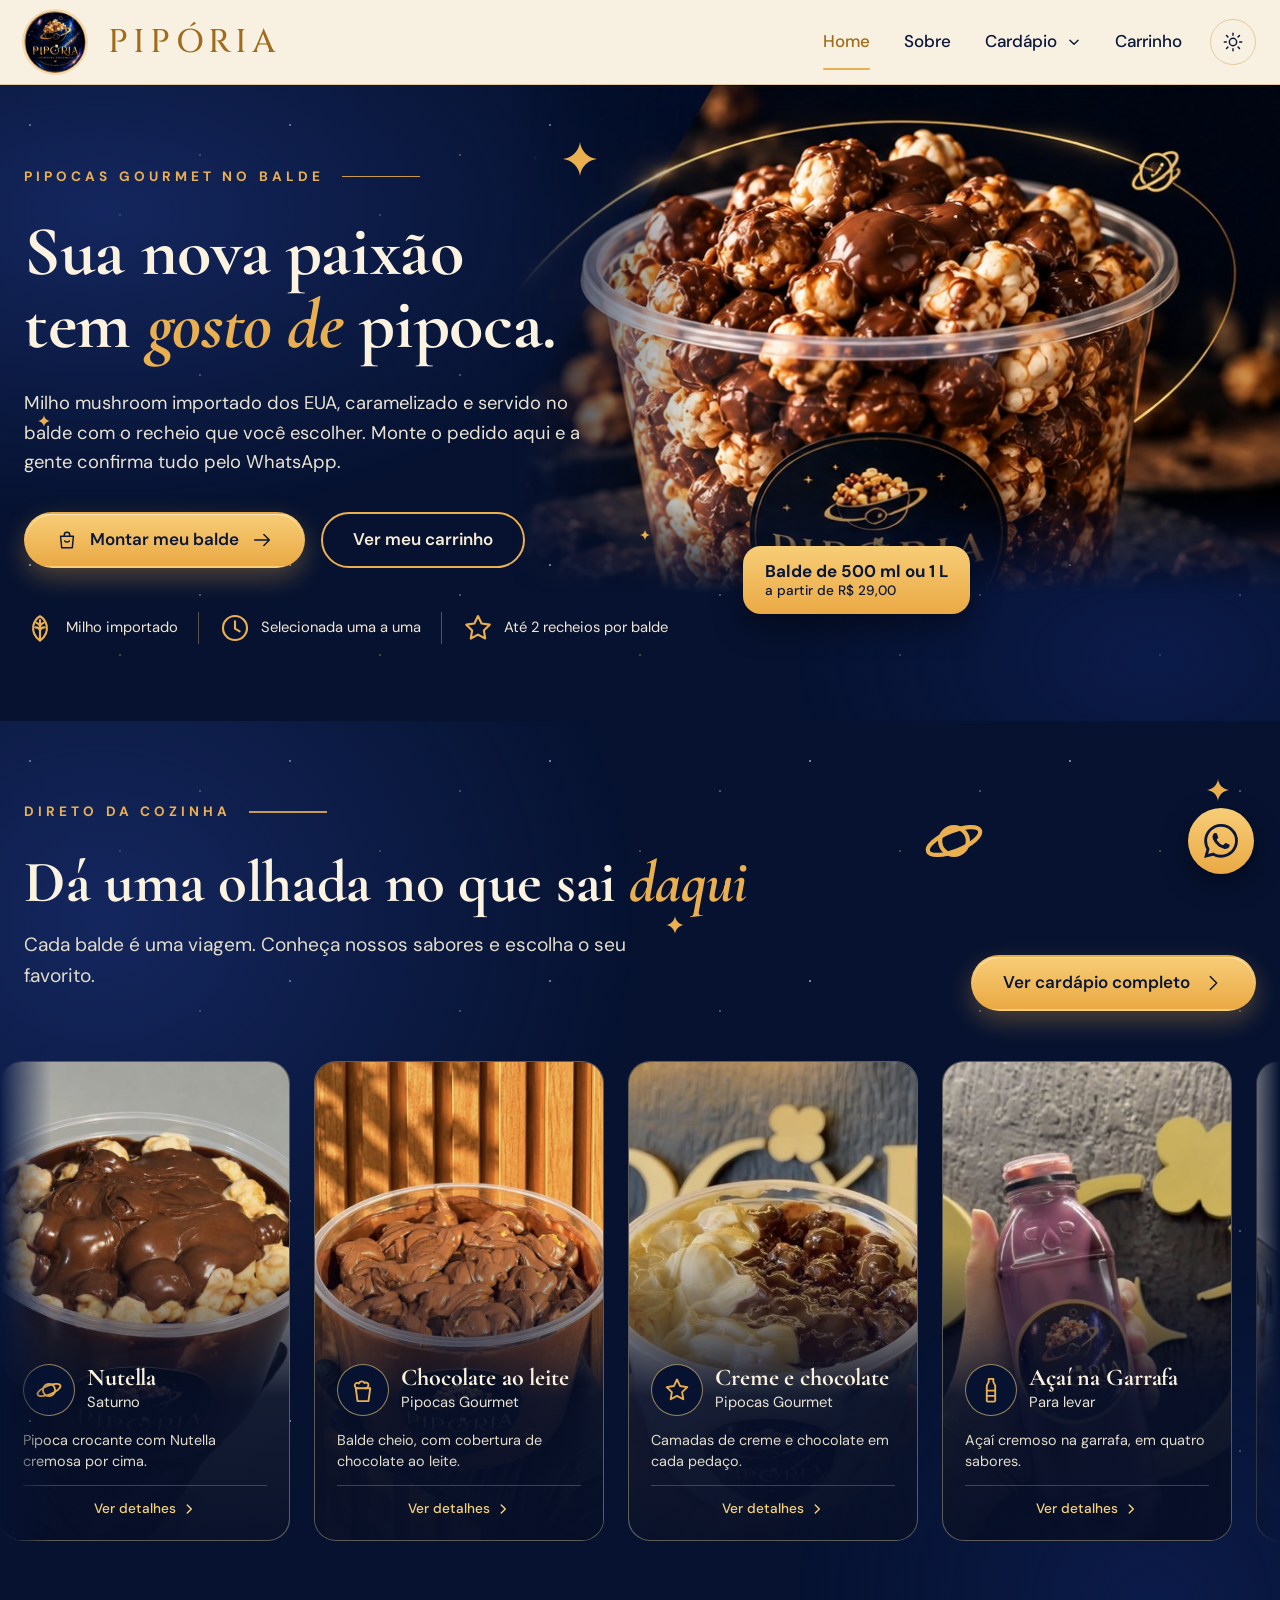
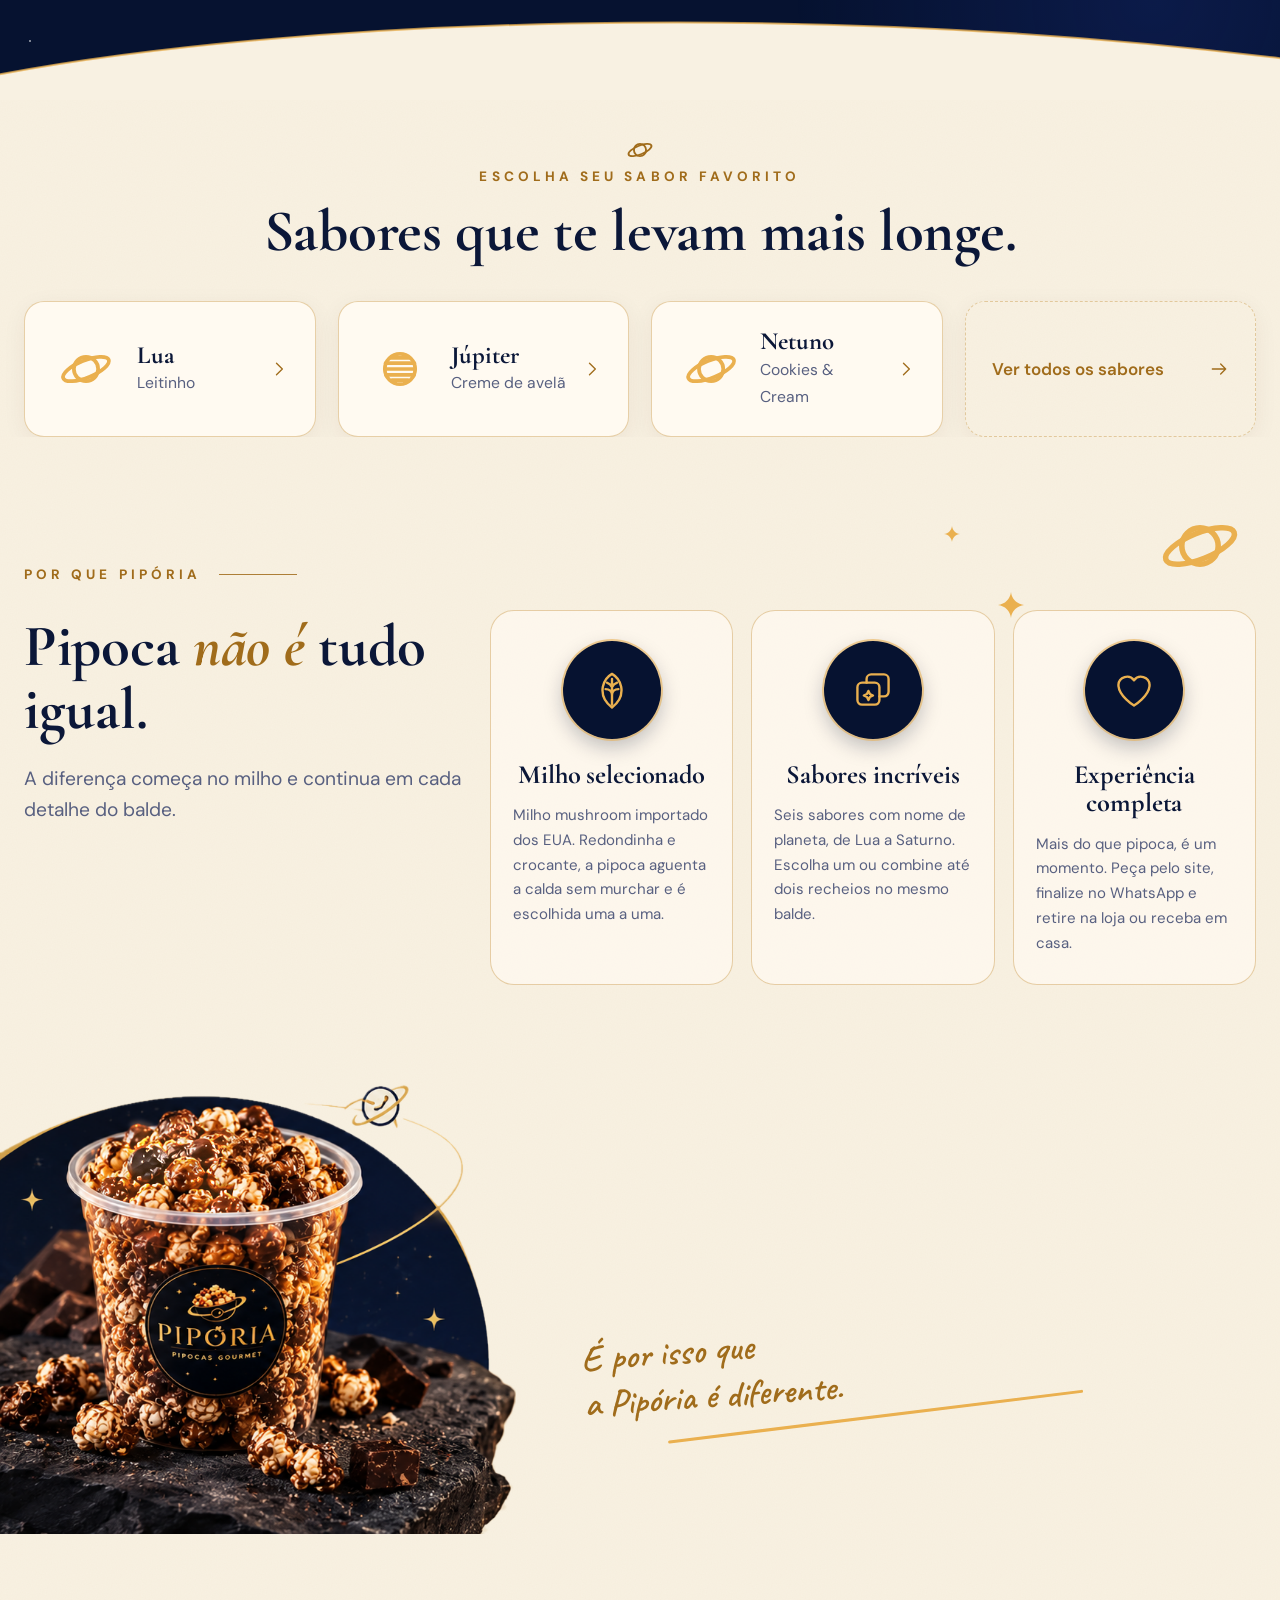
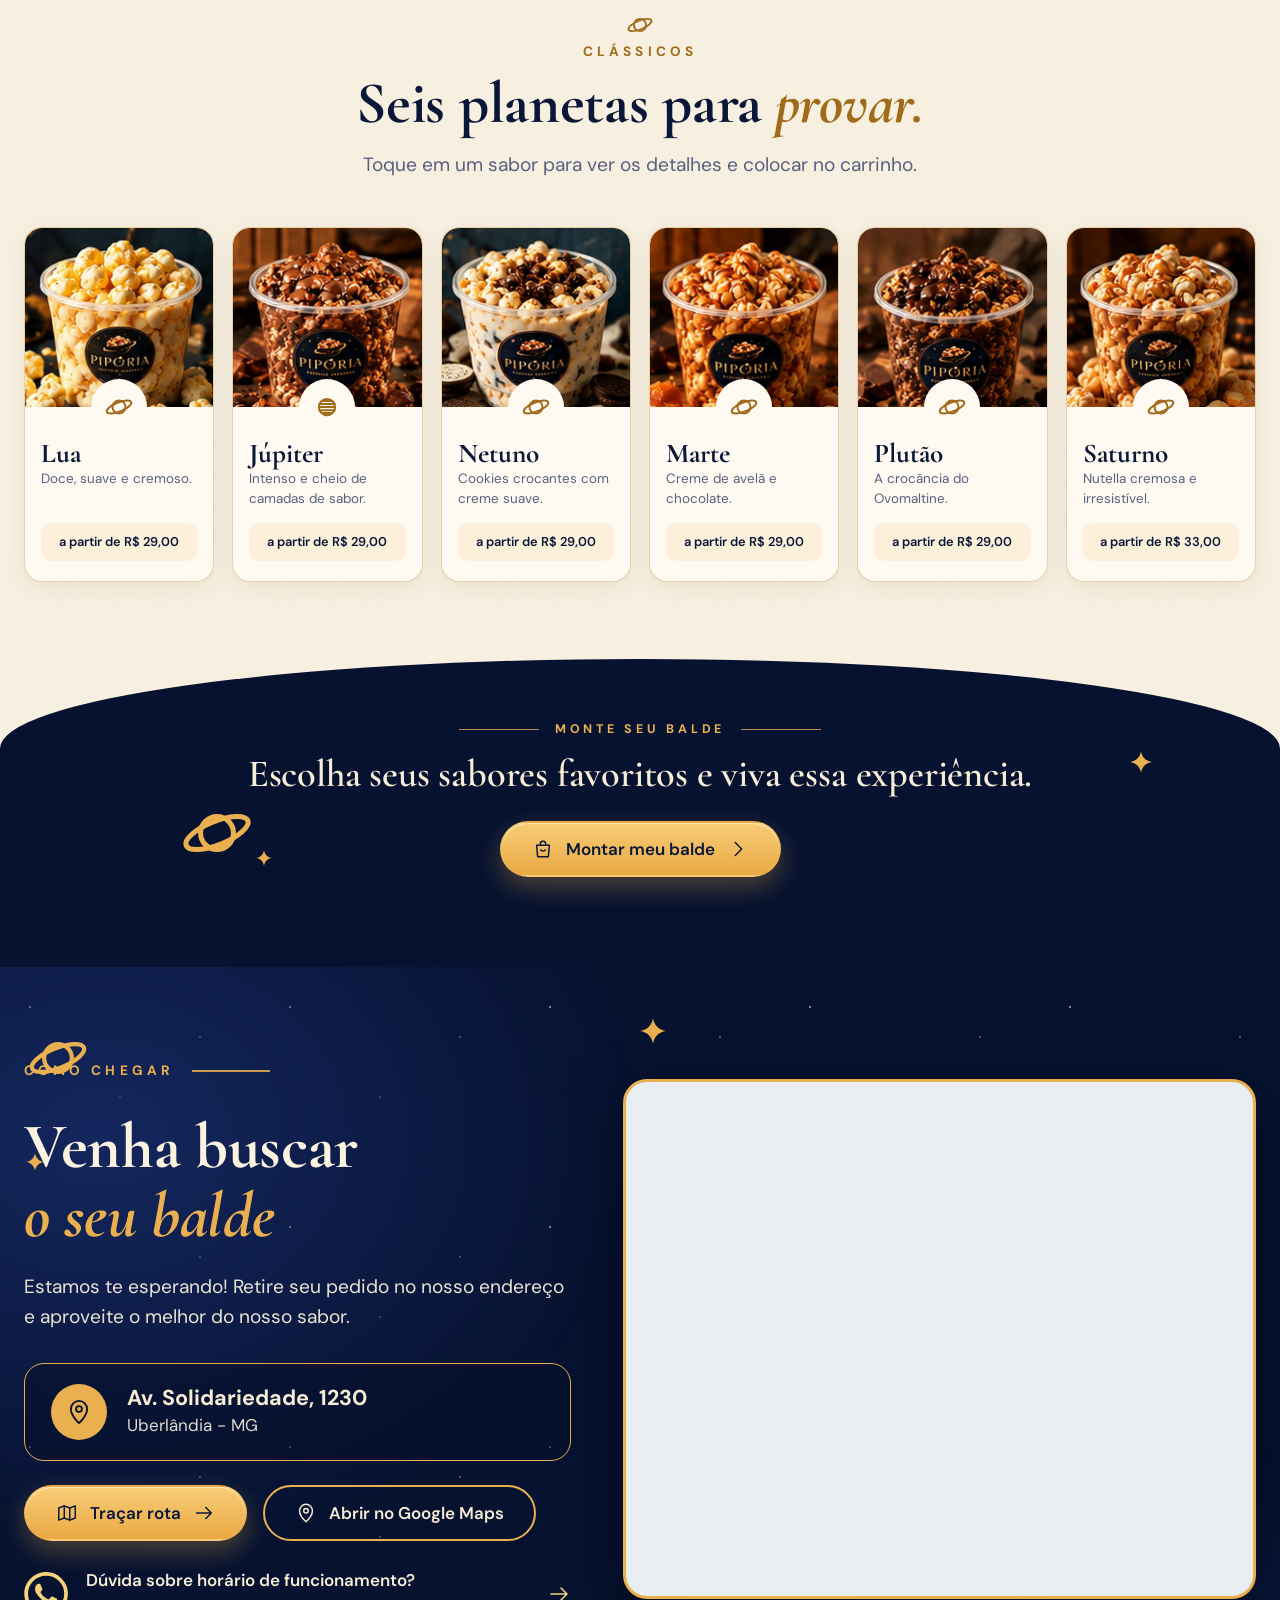
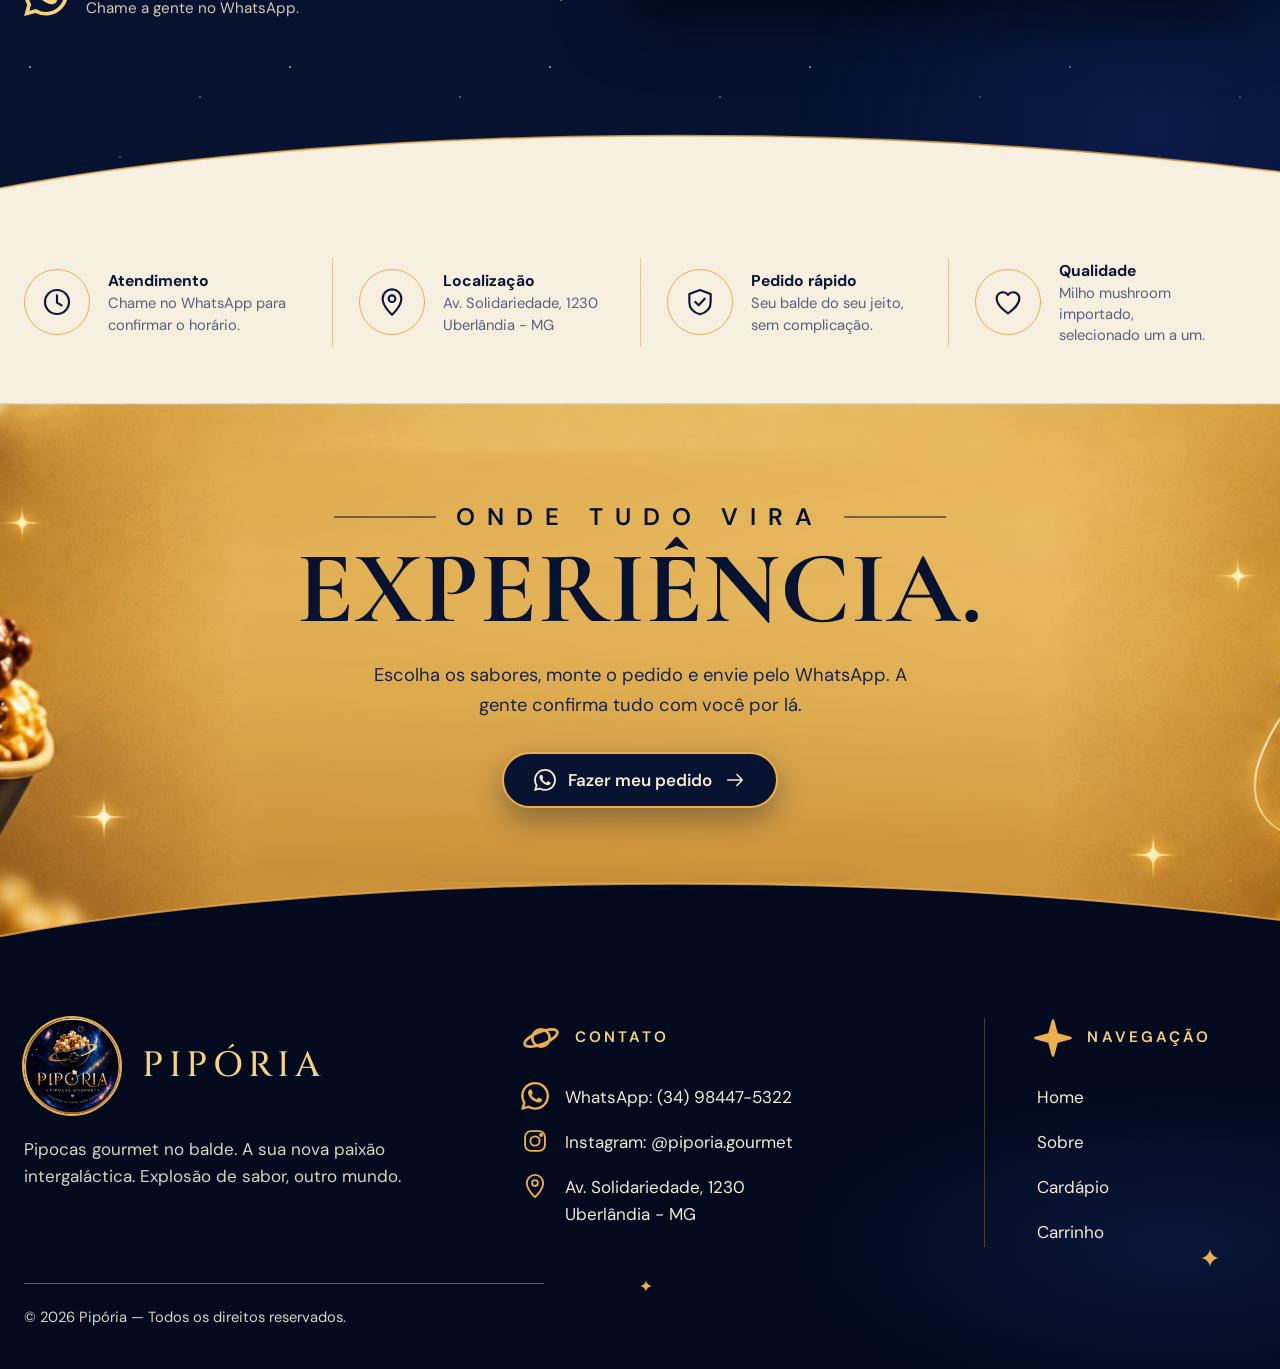
==== index.html @ ea141ca8 "Home: galeria sobe para logo abaixo do topo, antes de "Sabores que te levam mais longe" Remove a cur" ====
<!doctype html>
<html lang="pt-BR" data-theme="light">
<head>
  <meta charset="utf-8">
  <meta name="viewport" content="width=device-width, initial-scale=1">
  <title>Pipória — Pipocas gourmet no balde</title>
  <meta name="description" content="Pipocas gourmet no balde, açaí na garrafa e panqueca em Uberlândia. Milho mushroom importado dos EUA, até dois recheios por pipoca. Peça pelo site e finalize no WhatsApp.">
  <meta name="theme-color" content="#061230">
  <link rel="icon" href="img/logo.png">
  <link rel="preconnect" href="https://fonts.googleapis.com">
  <link rel="preconnect" href="https://fonts.gstatic.com" crossorigin>
  <link href="https://fonts.googleapis.com/css2?family=Caveat:wght@500;600&family=Cinzel:wght@500;600;700&family=Cormorant+Garamond:ital,wght@0,500;0,600;0,700;1,500;1,600;1,700&family=DM+Sans:wght@400;500;600;700&display=swap" rel="stylesheet">
  <link rel="stylesheet" href="css/style.css">
  <script>
    (function () {
      var t;
      try { t = localStorage.getItem("piporia_theme"); } catch (e) {}
      if (!t) t = matchMedia("(prefers-color-scheme: dark)").matches ? "dark" : "light";
      document.documentElement.setAttribute("data-theme", t);
    })();
  </script>
</head>
<body data-page="home">
  <div id="site-header"></div>

  <main>
    <section class="sec-night hero" aria-labelledby="h1">
      <div class="hero-photo"><img src="img/hero-bucket.jpg" alt="Balde de pipoca gourmet coberto de chocolate, com o selo da Pipória" fetchpriority="high"></div>
      <i class="spark" style="--s:34px;left:44%;top:9%"></i>
      <i class="spark" style="--s:12px;left:3%;top:52%"></i>
      <i class="spark" style="--s:10px;left:50%;top:70%"></i>
      <div class="wrap hero-grid">
        <div>
          <span class="eyebrow line">Pipocas gourmet no balde</span>
          <h1 id="h1">Sua nova paixão<br>tem <em>gosto de</em> pipoca.</h1>
          <p class="lead">Milho mushroom importado dos EUA, caramelizado e servido no balde com o recheio que você escolher. Monte o pedido aqui e a gente confirma tudo pelo WhatsApp.</p>
          <div class="btn-row">
            <a class="btn btn-primary" href="cardapio.html"><span data-i="bag"></span>Montar meu balde<span data-i="arrow"></span></a>
            <a class="btn btn-ghost" href="pedido.html">Ver meu carrinho</a>
          </div>
          <ul class="hero-facts">
            <li><span data-i="corn"></span>Milho importado</li>
            <li><span data-i="clock"></span>Selecionada uma a uma</li>
            <li><span data-i="star"></span>Até 2 recheios por balde</li>
          </ul>
        </div>
        <div class="hero-art">
          <div class="hero-tag">Balde de 500 ml ou 1 L<small id="hero-price">a partir de R$ 29,00</small></div>
        </div>
      </div>
    </section>

    <section class="sec-night gallery" aria-labelledby="gal-t">
      <i class="spark" style="--s:22px;right:4%;top:6%"></i>
      <i class="spark" style="--s:18px;left:52%;top:20%"></i>
      <span class="deco-planet" style="left:72%;top:9%;--s:64px"><span data-i="planet"></span></span>
      <div class="wrap sec-head">
        <div>
          <span class="eyebrow line">Direto da cozinha</span>
          <h2 class="sec-title" id="gal-t">Dá uma olhada no que sai <em>daqui</em></h2>
          <p class="lead">Cada balde é uma viagem. Conheça nossos sabores e escolha o seu favorito.</p>
        </div>
        <a class="btn btn-primary" href="cardapio.html">Ver cardápio completo<span data-i="chev"></span></a>
      </div>
      <div class="marquee" aria-label="Fotos dos produtos da Pipória">
        <div class="marquee-track" id="marquee-track"></div>
      </div>
      <div class="wave" aria-hidden="true"></div>
    </section>

    <section class="sec-cream grain pick" aria-labelledby="pick-t">
      <div class="wrap center">
        <div class="orn stack"><span data-i="planet"></span><span>Escolha seu sabor favorito</span></div>
        <h2 class="sec-title" id="pick-t">Sabores que te levam mais longe.</h2>
        <div class="pick-grid" id="pick"></div>
      </div>
    </section>

    <section class="sec-cream grain section why" aria-labelledby="why-t">
      <i class="spark" style="--s:16px;right:25%;top:8%"></i>
      <i class="spark" style="--s:26px;right:20%;top:14%"></i>
      <span class="deco-planet" style="right:3%;top:6%;--s:84px"><span data-i="planet"></span></span>
      <div class="wrap why-grid">
        <div class="why-copy">
          <span class="eyebrow line">Por que Pipória</span>
          <h2 class="sec-title" id="why-t">Pipoca <em>não é</em> tudo igual.</h2>
          <p class="lead">A diferença começa no milho e continua em cada detalhe do balde.</p>
        </div>
        <div class="why-cards">
          <div class="why-card">
            <div class="badge"><span data-i="corn"></span></div>
            <h3>Milho selecionado</h3>
            <p>Milho mushroom importado dos EUA. Redondinha e crocante, a pipoca aguenta a calda sem murchar e é escolhida uma a uma.</p>
          </div>
          <div class="why-card">
            <div class="badge"><span data-i="flavors"></span></div>
            <h3>Sabores incríveis</h3>
            <p>Seis sabores com nome de planeta, de Lua a Saturno. Escolha um ou combine até dois recheios no mesmo balde.</p>
          </div>
          <div class="why-card">
            <div class="badge"><span data-i="heart"></span></div>
            <h3>Experiência completa</h3>
            <p>Mais do que pipoca, é um momento. Peça pelo site, finalize no WhatsApp e retire na loja ou receba em casa.</p>
          </div>
        </div>
        <div class="why-art">
          <img src="img/why-bucket.png" alt="Balde de pipoca gourmet sobre uma pedra escura, cercado de pedaços de chocolate" loading="lazy">
        </div>
        <p class="script">É por isso que<br>a Pipória é diferente.</p>
      </div>
    </section>

    <section class="sec-cream grain section planets" aria-labelledby="pl-t">
      <div class="wrap center">
        <div class="orn stack"><span data-i="planet"></span><span>Clássicos</span></div>
        <h2 class="sec-title" id="pl-t">Seis planetas para <em>provar.</em></h2>
        <p class="lead">Toque em um sabor para ver os detalhes e colocar no carrinho.</p>
        <div class="flavors" id="flavors"></div>
      </div>
      <div class="arch">
        <i class="spark" style="--s:16px;left:20%;top:62%"></i>
        <i class="spark" style="--s:22px;right:10%;top:30%"></i>
        <span class="deco-planet" style="left:14%;top:44%;--s:76px"><span data-i="planet"></span></span>
        <div class="wrap">
          <div class="orn">Monte seu balde</div>
          <h2>Escolha seus sabores favoritos e viva essa experiência.</h2>
          <a class="btn btn-primary" href="cardapio.html"><span data-i="bag"></span>Montar meu balde<span data-i="chev"></span></a>
        </div>
      </div>
    </section>

    <section class="sec-night where" id="como-chegar" aria-labelledby="where-t">
            <i class="spark" style="--s:26px;left:50%;top:6%"></i>
      <i class="spark" style="--s:18px;left:2%;top:22%"></i>
      <span class="deco-planet" style="left:2%;top:7%;--s:64px"><span data-i="planet"></span></span>
      <div class="wrap where-grid">
        <div>
          <span class="eyebrow line">Como chegar</span>
          <h2 id="where-t">Venha buscar<br><em>o seu balde</em></h2>
          <p class="lead">Estamos te esperando! Retire seu pedido no nosso endereço e aproveite o melhor do nosso sabor.</p>
          <address class="addr-card"><span class="pin"><span data-i="pin"></span></span><div><strong>Av. Solidariedade, 1230</strong><span>Uberlândia - MG</span></div></address>
          <div class="btn-row">
            <a class="btn btn-primary" target="_blank" rel="noopener" href="https://www.google.com/maps/dir/?api=1&destination=Av.+Solidariedade%2C+1230%2C+Uberl%C3%A2ndia+-+MG"><span data-i="map"></span>Traçar rota<span data-i="arrow"></span></a>
            <a class="btn btn-ghost" target="_blank" rel="noopener" href="https://www.google.com/maps/search/?api=1&query=Av.+Solidariedade%2C+1230%2C+Uberl%C3%A2ndia+-+MG"><span data-i="pin"></span>Abrir no Google Maps</a>
          </div>
          <a class="wa-line" target="_blank" rel="noopener" href="https://wa.me/5534984475322?text=Ol%C3%A1!%20Queria%20saber%20o%20hor%C3%A1rio%20de%20funcionamento."><span data-i="wa"></span><div><strong>Dúvida sobre horário de funcionamento?</strong><small>Chame a gente no WhatsApp.</small></div><span data-i="arrow"></span></a>
        </div>
        <div class="map-frame">
          <iframe title="Mapa da Pipória: Av. Solidariedade, 1230, Uberlândia - MG" loading="lazy" referrerpolicy="no-referrer-when-downgrade"
            src="https://www.google.com/maps?q=Av.+Solidariedade%2C+1230%2C+Uberl%C3%A2ndia+-+MG&output=embed"></iframe>
        </div>
      </div>
      <div class="wave" aria-hidden="true"></div>
    </section>

    <section class="info-strip sec-cream grain" aria-label="Informações da Pipória">
      <div class="wrap"><div class="info-grid" id="info-grid"></div></div>
    </section>

    <section class="cta" aria-labelledby="cta-t">
      <div class="wrap">
        <div class="small">ONDE TUDO VIRA</div>
        <h2 id="cta-t">Experiência.</h2>
        <p>Escolha os sabores, monte o pedido e envie pelo WhatsApp. A gente confirma tudo com você por lá.</p>
        <a class="btn btn-navy" href="cardapio.html"><span data-i="wa"></span>Fazer meu pedido<span data-i="arrow"></span></a>
      </div>
      <div class="wave" style="--wave:var(--navy-deep)" aria-hidden="true"></div>
    </section>
  </main>

  <div id="site-footer"></div>

  <script src="js/menu-data.js"></script>
  <script src="js/estoque.js"></script>
  <script src="js/app.js"></script>
  <script src="js/home.js"></script>
</body>
</html>
---- css/style.css ----
/* ==========================================================
   Pipória v2 — visual "galáxia gourmet"
   Cores do logo: azul-marinho, dourado, creme.
   Tema claro/escuro pelo atributo data-theme no <html>.
   ========================================================== */

:root {
  --navy: #061230;
  --navy-2: #0c1d46;
  --navy-deep: #030a1d;
  --gold: #eab04f;
  --gold-2: #f6d27a;
  --cream: #f8f1e2;

  --bg: var(--cream);
  --card: #fffaf1;
  --card-2: #f6ecd6;
  --ink: #0b1738;
  --muted: #586080;
  --line: rgba(196, 144, 56, .4);
  --gold-text: #a06c1b;
  --shadow: 0 14px 40px rgba(31, 24, 8, .12);
  --grain: .5;

  --serif: "Cormorant Garamond", Georgia, serif;
  --sans: "DM Sans", system-ui, -apple-system, "Segoe UI", sans-serif;
  --display: "Cinzel", Georgia, serif;
  --script: "Caveat", "Segoe Script", cursive;
  --wrap: 1240px;
  --gut: max(24px, calc((100vw - 1240px) / 2));
}

:root[data-theme="dark"] {
  --bg: #0a1632;
  --card: #101f45;
  --card-2: #0d1a3b;
  --ink: #f7ecd5;
  --muted: #a9b1d1;
  --line: rgba(234, 176, 79, .32);
  --gold-text: #f0c26a;
  --shadow: 0 14px 40px rgba(0, 0, 0, .4);
  --grain: 0;
}

* { box-sizing: border-box; }
html { scroll-behavior: smooth; -webkit-text-size-adjust: 100%; }
body {
  margin: 0; background: var(--bg); color: var(--ink);
  font: 400 1.0625rem/1.6 var(--sans);
  -webkit-font-smoothing: antialiased; overflow-x: hidden;
}
img { max-width: 100%; display: block; }
a { color: inherit; }
h1, h2, h3, h4 { margin: 0; font-family: var(--serif); font-weight: 700; line-height: 1.08; letter-spacing: -.005em; }
p { margin: 0 0 1em; }
em { font-style: italic; color: var(--gold); }
:focus-visible { outline: 3px solid var(--gold); outline-offset: 3px; border-radius: 6px; }
.sr-only { position: absolute; width: 1px; height: 1px; overflow: hidden; clip: rect(0 0 0 0); white-space: nowrap; }
.wrap { width: min(100% - 48px, var(--wrap)); margin-inline: auto; position: relative; }
[hidden] { display: none !important; }

/* ---------- Ícones ---------- */
.ico { width: 1.5em; height: 1.5em; flex: none; display: inline-block; vertical-align: middle; }
.ico.stroke { fill: none; stroke: currentColor; stroke-width: 1.6; stroke-linecap: round; stroke-linejoin: round; }
.ico.solid { fill: currentColor; }

/* ---------- Ornamentos ---------- */
.spark {
  position: absolute; width: var(--s, 20px); aspect-ratio: 1; background: var(--c, var(--gold)); pointer-events: none;
  -webkit-mask: url("data:image/svg+xml,%3Csvg xmlns='http://www.w3.org/2000/svg' viewBox='0 0 24 24'%3E%3Cpath d='M12 0c.7 6.4 5.6 11.3 12 12-6.4.7-11.3 5.6-12 12-.7-6.4-5.6-11.3-12-12C6.400 11.300 11.300 6.400 12 0z'/%3E%3C/svg%3E") center / contain no-repeat;
          mask: url("data:image/svg+xml,%3Csvg xmlns='http://www.w3.org/2000/svg' viewBox='0 0 24 24'%3E%3Cpath d='M12 0c.7 6.4 5.6 11.3 12 12-6.4.7-11.3 5.6-12 12-.7-6.4-5.6-11.3-12-12C6.400 11.300 11.300 6.400 12 0z'/%3E%3C/svg%3E") center / contain no-repeat;
}
.orbit {
  position: absolute; border: 1.5px solid rgba(234, 176, 79, .7); border-radius: 50%;
  pointer-events: none; transform: rotate(var(--r, -18deg));
}
.deco-planet { position: absolute; width: var(--s, 54px); color: var(--gold); pointer-events: none; }
.deco-planet .ico { width: 100%; height: auto; }

/* Curva que separa as seções */
.wave { position: absolute; left: 0; right: 0; bottom: -1px; height: clamp(46px, 7vw, 104px); pointer-events: none; z-index: 2; }
.wave::before, .wave::after { content: ""; position: absolute; inset: 0; }
.wave::before {
  background: var(--wave, var(--bg));
  -webkit-mask: url("data:image/svg+xml,%3Csvg xmlns='http://www.w3.org/2000/svg' viewBox='0 0 1440 100' preserveAspectRatio='none'%3E%3Cpath d='M0 70C330 8 900 -14 1440 52V100H0Z'/%3E%3C/svg%3E") 0 0 / 100% 100% no-repeat;
          mask: url("data:image/svg+xml,%3Csvg xmlns='http://www.w3.org/2000/svg' viewBox='0 0 1440 100' preserveAspectRatio='none'%3E%3Cpath d='M0 70C330 8 900 -14 1440 52V100H0Z'/%3E%3C/svg%3E") 0 0 / 100% 100% no-repeat;
}
.wave::after {
  background: url("data:image/svg+xml,%3Csvg xmlns='http://www.w3.org/2000/svg' viewBox='0 0 1440 100' preserveAspectRatio='none'%3E%3Cpath d='M0 70C330 8 900 -14 1440 52' fill='none' stroke='%23eab04f' stroke-width='2' vector-effect='non-scaling-stroke'/%3E%3C/svg%3E") 0 0 / 100% 100% no-repeat;
  opacity: .75;
}

/* ---------- Botões ---------- */
.btn {
  display: inline-flex; align-items: center; justify-content: center; gap: 12px;
  min-height: 56px; padding: 0 30px; border-radius: 999px; border: 2px solid transparent;
  font: 600 1.0625rem/1 var(--sans); text-decoration: none; cursor: pointer; white-space: nowrap;
  transition: transform .15s ease, box-shadow .2s ease, background .2s ease;
}
.btn .ico { width: 22px; height: 22px; }
.btn-primary { background: linear-gradient(180deg, #f7cd77, #eaa944); color: #0b1738; box-shadow: 0 10px 26px rgba(234, 169, 68, .32), inset 0 1px 0 rgba(255,255,255,.5); }
.btn-primary:hover { transform: translateY(-2px); box-shadow: 0 14px 30px rgba(234, 169, 68, .42), inset 0 1px 0 rgba(255,255,255,.5); }
.btn-ghost { background: transparent; color: #f7ecd5; border-color: var(--gold); }
.btn-ghost:hover { background: rgba(234, 176, 79, .14); }
.btn-outline { background: transparent; color: var(--ink); border-color: var(--ink); }
.btn-outline:hover { background: color-mix(in srgb, var(--ink) 8%, transparent); }
.btn-navy { background: var(--navy); color: #f7ecd5; border-color: var(--gold); box-shadow: 0 12px 28px rgba(6, 18, 48, .35); }
.btn-navy:hover { transform: translateY(-2px); }
.btn-sm { min-height: 44px; padding: 0 20px; font-size: .95rem; }
.btn-block { width: 100%; }
.btn-row { display: flex; flex-wrap: wrap; gap: 16px; }
.link-btn { background: none; border: 0; padding: 0; color: var(--muted); font: inherit; font-size: .9rem; text-decoration: underline; cursor: pointer; }
.link-btn:hover { color: var(--gold-text); }

/* ---------- Cabeçalho ---------- */
.site-header { position: sticky; top: 0; z-index: 50; background: color-mix(in srgb, var(--bg) 94%, transparent); backdrop-filter: blur(10px); border-bottom: 1px solid var(--line); }
.hdr-in { display: flex; align-items: center; gap: 28px; min-height: 84px; width: min(100% - 48px, 1380px); }
.brand { display: flex; align-items: center; gap: 22px; text-decoration: none; margin-right: auto; }
.brand-logo { width: 62px; height: 62px; border-radius: 50%; box-shadow: 0 0 0 2px rgba(234,176,79,.35); }
.brand-name { font: 500 2.05rem/1 var(--display); letter-spacing: .16em; color: var(--gold-text); }
.nav { display: flex; align-items: center; gap: 34px; }
.nav > a, .has-sub > a { position: relative; display: inline-flex; align-items: center; gap: 10px; padding: 8px 0; text-decoration: none; font-weight: 500; font-size: 1.0625rem; color: var(--ink); }
.nav a[aria-current="page"] { color: var(--gold-text); }
.nav a[aria-current="page"]::after { content: ""; position: absolute; left: 0; right: 0; bottom: -6px; height: 2px; background: var(--gold); border-radius: 2px; }
.cart-count { display: inline-grid; place-items: center; min-width: 26px; height: 26px; padding: 0 7px; border-radius: 999px; background: var(--gold); color: #0b1738; font-size: .85rem; font-weight: 700; }
.cart-count[data-n="0"] { display: none; }
.has-sub { position: relative; }
.has-sub > a .ico { width: 14px; height: 14px; stroke-width: 2.4; }
.sub { position: absolute; top: 100%; right: 0; padding-top: 14px; display: none; }
.has-sub:hover .sub, .has-sub:focus-within .sub { display: block; }
.sub-in { min-width: 220px; padding: 10px; background: var(--card); border: 1px solid var(--line); border-radius: 16px; box-shadow: var(--shadow); display: grid; }
.sub-in a { padding: 11px 14px; border-radius: 10px; text-decoration: none; font-weight: 500; }
.sub-in a:hover { background: color-mix(in srgb, var(--gold) 18%, transparent); }
.icon-btn { width: 46px; height: 46px; display: grid; place-items: center; border-radius: 50%; border: 1px solid var(--line); background: transparent; color: var(--ink); cursor: pointer; }
.icon-btn svg { width: 22px; height: 22px; }
.icon-btn:hover { background: color-mix(in srgb, var(--gold) 16%, transparent); }
.theme-toggle .i-moon { display: none; }
:root[data-theme="dark"] .theme-toggle .i-sun { display: none; }
:root[data-theme="dark"] .theme-toggle .i-moon { display: block; }
.nav-toggle { display: none; }

/* ---------- Seções ---------- */
.sec-night { position: relative; background: var(--navy); color: #f7ecd5; overflow: hidden; isolation: isolate; }
:root[data-theme="dark"] .sec-night { background: var(--navy-deep); }
.sec-night::before {
  content: ""; position: absolute; inset: 0; z-index: -1;
  background:
    radial-gradient(60% 70% at 8% 20%, rgba(38, 64, 150, .5), transparent 70%),
    radial-gradient(40% 50% at 90% 90%, rgba(20, 40, 110, .45), transparent 70%),
    radial-gradient(1.5px 1.5px at 30px 40px, #fff, transparent), radial-gradient(1px 1px at 120px 130px, #f6d27a, transparent), radial-gradient(1px 1px at 200px 70px, #fff, transparent);
  background-size: auto, auto, 260px 220px, 260px 220px, 260px 220px;
  opacity: .9;
}
.sec-cream { position: relative; background: var(--bg); }
.sec-cream.grain::before {
  content: ""; position: absolute; inset: 0; pointer-events: none; opacity: var(--grain);
  background-image: url("data:image/svg+xml,%3Csvg xmlns='http://www.w3.org/2000/svg' width='220' height='220'%3E%3Cfilter id='n'%3E%3CfeTurbulence type='fractalNoise' baseFrequency='.8' numOctaves='2' stitchTiles='stitch'/%3E%3CfeColorMatrix values='0 0 0 0 .55 0 0 0 0 .42 0 0 0 0 .2 0 0 0 .09 0'/%3E%3C/filter%3E%3Crect width='100%25' height='100%25' filter='url(%23n)'/%3E%3C/svg%3E");
}
.section { padding: clamp(64px, 8vw, 110px) 0; }

.eyebrow { display: inline-flex; align-items: center; gap: 18px; font: 700 .85rem/1 var(--sans); letter-spacing: .3em; text-transform: uppercase; color: var(--gold); }
.sec-cream .eyebrow { color: var(--gold-text); }
.eyebrow.line::after { content: ""; width: 78px; height: 1.5px; background: currentColor; opacity: .85; }
.orn { display: flex; align-items: center; justify-content: center; gap: 16px; color: var(--gold-text); font: 700 .85rem/1 var(--sans); letter-spacing: .3em; text-transform: uppercase; }
.sec-night .orn { color: var(--gold); }
.orn::before, .orn::after { content: ""; width: 64px; height: 1.5px; background: currentColor; opacity: .8; }
.orn .ico { width: 28px; height: 28px; }
.orn.stack { flex-direction: column; gap: 6px; }
.orn.stack::before, .orn.stack::after { display: none; }
.sec-title { font-size: clamp(2.3rem, 4.6vw, 3.9rem); }
.lead { font-size: 1.2rem; color: var(--muted); max-width: 34em; }
.center { text-align: center; }
.center .lead { margin-inline: auto; }

/* ---------- Home: apresentação ---------- */
.hero { padding: clamp(56px, 6vw, 96px) 0 clamp(56px, 6vw, 90px); }
.hero-grid { display: grid; grid-template-columns: minmax(0, 1.1fr) minmax(0, .9fr); gap: 20px; align-items: center; }
.hero-grid > div:first-child { position: relative; z-index: 3; }
.hero h1 { font-size: clamp(2.9rem, 5.5vw, 5rem); color: #fbf3e0; margin: 26px 0 28px; line-height: 1.04; }
@media (min-width: 1021px) { .hero h1 { white-space: nowrap; } }
.hero .lead { color: #e9e3d3; max-width: 31em; font-size: 1.15rem; }
.hero .btn-row { margin: 34px 0 44px; }
.hero-facts { display: flex; flex-wrap: wrap; gap: 14px 0; white-space: nowrap; list-style: none; margin: 0; padding: 0; font-size: .92rem; color: #efe7d4; }
.hero-facts li { display: flex; align-items: center; gap: 10px; padding: 0 20px; border-left: 1px solid rgba(246, 210, 122, .35); }
.hero-facts li:first-child { padding-left: 0; border-left: 0; }
.hero-facts .ico { width: 32px; height: 32px; color: var(--gold); }
.hero-art { position: relative; align-self: stretch; min-height: 470px; }
.hero > .deco-planet { z-index: 1; }
.hero { position: relative; }
.hero-photo {
  position: absolute; z-index: 0; right: 0; top: 0; width: min(60vw, 920px); aspect-ratio: 756 / 500;
  -webkit-mask-image: linear-gradient(to right, transparent 0, #000 26%), linear-gradient(to bottom, #000 80%, transparent);
  -webkit-mask-composite: source-in; mask-composite: intersect;
          mask-image: linear-gradient(to right, transparent 0, #000 26%), linear-gradient(to bottom, #000 80%, transparent);
}
.hero-photo img { width: 100%; height: 100%; object-fit: cover; }
.hero > .orbit { right: 3%; top: 26px; width: min(56vw, 860px); height: 390px; --r: 0deg; border-radius: 50% 50% 0 0 / 70% 70% 0 0; border-bottom: 0; border-color: rgba(234,176,79,.55); }
.hero-tag { position: absolute; left: 6%; bottom: 30px; padding: 14px 22px; background: linear-gradient(180deg, #f7cd77, #eaa944); color: #0b1738; border-radius: 18px; font-weight: 700; line-height: 1.3; box-shadow: 0 14px 30px rgba(0,0,0,.4); z-index: 3; }
.hero-tag small { display: block; font-weight: 500; font-size: .85rem; }

.pick { padding-top: clamp(20px, 3vw, 36px); }
.pick .sec-title { margin-top: 16px; }
.pick-grid { display: grid; grid-template-columns: repeat(4, minmax(0, 1fr)); gap: 22px; margin-top: 38px; }
.pick-card { display: flex; align-items: center; gap: 16px; text-align: left; padding: 26px 26px; background: var(--card); border: 1px solid var(--line); border-radius: 20px; text-decoration: none; box-shadow: 0 6px 24px rgba(60, 40, 10, .06); transition: transform .18s ease, border-color .2s; }
.pick-card:hover { transform: translateY(-3px); border-color: var(--gold); }
.pick-card .pl { width: 70px; height: 56px; color: var(--gold); }
.pick-card .pl .ico { width: 100%; height: 100%; }
.pick-card strong { display: block; font: 700 1.55rem/1.1 var(--serif); }
.pick-card div { min-width: 0; }
.pick-card span { color: var(--muted); font-size: .98rem; }
.pick-card > .ico { margin-left: auto; width: 20px; height: 20px; color: var(--gold-text); }
.pick-card.more { background: transparent; border-style: dashed; justify-content: center; text-align: center; font-weight: 600; color: var(--gold-text); }

/* ---------- Home: por que Pipória ---------- */
.why { padding-bottom: clamp(70px, 8vw, 110px); overflow: hidden; }
.why-grid { display: grid; grid-template-columns: minmax(0, .8fr) minmax(0, 1.4fr); grid-template-rows: auto auto auto; gap: 0 28px; }
.why-copy { padding-top: 20px; position: relative; z-index: 2; }
.why-copy .sec-title { margin: 28px 0 22px; }
.why-copy .sec-title em { color: var(--gold-text); }
.why-art { grid-column: 1; grid-row: 2; position: relative; margin-left: calc(-1 * var(--gut)); margin-top: 40px; min-height: 560px; }
.why-art img { position: absolute; left: 0; bottom: -90px; width: calc(100% + var(--gut) + 30px); max-width: 700px; height: auto; }
.why-art .orbit { left: 60%; top: 2%; width: 44%; height: 36%; --r: 28deg; border-color: rgba(190,136,42,.8); border-left-color: transparent; border-bottom-color: transparent; }
.why-cards { grid-column: 2; grid-row: 1 / 3; display: grid; grid-template-columns: repeat(3, minmax(0, 1fr)); gap: 18px; margin-top: 70px; align-self: start; }
.why-card { padding: 30px 22px 28px; background: color-mix(in srgb, var(--card) 70%, transparent); border: 1px solid var(--line); border-radius: 24px; text-align: center; }
.why-card .badge { margin: 0 auto 22px; }
.why-card h3 { font-size: 1.65rem; margin-bottom: 14px; }
.why-card p { margin: 0; text-align: left; color: var(--muted); font-size: .94rem; line-height: 1.65; }
.badge { width: 98px; height: 98px; display: grid; place-items: center; border-radius: 50%; background: var(--navy); color: var(--gold); box-shadow: 0 0 0 2px rgba(234,176,79,.55), 0 8px 20px rgba(6,18,48,.25); }
.badge .ico { width: 44px; height: 44px; stroke-width: 1.3; }
.sec-cream .badge.sm { width: 64px; height: 64px; }
.badge.sm .ico { width: 30px; height: 30px; }
:root[data-theme="dark"] .badge { background: #050d26; }
.script { grid-column: 2; grid-row: 2; font: 600 2.3rem/1.25 var(--script); color: var(--gold-text); transform: rotate(-4deg); margin: 0 0 30px 12%; align-self: end; }
.script::after { content: ""; display: block; width: 62%; height: 3px; margin: 8px 0 0 12%; background: var(--gold); border-radius: 3px; transform: rotate(-3deg); }

/* ---------- Home: galeria ---------- */
.gallery { padding: clamp(60px, 6vw, 90px) 0 clamp(120px, 12vw, 170px); }
.sec-head { display: flex; align-items: flex-end; justify-content: space-between; gap: 30px; flex-wrap: wrap; }
.gallery .sec-title { margin: 26px 0 16px; color: #fbf3e0; }
.gallery .lead { color: #e1dccb; }
.marquee { margin-top: 44px; overflow: hidden; -webkit-mask-image: linear-gradient(to right, transparent, #000 4%, #000 96%, transparent); mask-image: linear-gradient(to right, transparent, #000 4%, #000 96%, transparent); }
.marquee-track { display: flex; gap: 24px; width: max-content; animation: slide 70s linear infinite; padding: 6px 0; }
.marquee:hover .marquee-track, .marquee:focus-within .marquee-track { animation-play-state: paused; }
@keyframes slide { to { transform: translateX(-50%); } }
.g-card { position: relative; width: 290px; height: 480px; flex: none; border-radius: 22px; overflow: hidden; border: 1px solid rgba(246, 210, 122, .35); text-decoration: none; background: var(--navy-2); display: block; color: #f7ecd5; }
.g-card img { position: absolute; inset: 0; width: 100%; height: 100%; object-fit: cover; }
.g-card::after { content: ""; position: absolute; inset: 0; background: linear-gradient(to bottom, transparent 38%, rgba(6, 15, 40, .92) 70%, rgba(6, 15, 40, .98)); }
.g-info { position: absolute; z-index: 2; left: 0; right: 0; bottom: 0; padding: 0 22px 20px; display: grid; grid-template-columns: 52px 1fr; column-gap: 12px; align-items: center; }
.g-info .pb { width: 52px; height: 52px; border-radius: 50%; display: grid; place-items: center; background: var(--navy); border: 1px solid rgba(246, 210, 122, .6); color: var(--gold); }
.g-info .pb .ico { width: 28px; height: 28px; }
.g-info h3 { font-size: 1.5rem; color: #fbf3e0; line-height: 1.1; }
.g-info small { display: block; font-size: .92rem; color: #e9e3d3; }
.g-info p { grid-column: 1 / -1; margin: 14px 0 12px; font-size: .9rem; line-height: 1.5; color: #e1dccb; }
.g-info .more { grid-column: 1 / -1; display: flex; align-items: center; justify-content: center; gap: 6px; padding-top: 12px; border-top: 1px solid rgba(246, 210, 122, .25); font-size: .85rem; font-weight: 500; color: var(--gold-2); }
.g-info .more .ico { width: 14px; height: 14px; stroke-width: 2.4; }

/* ---------- Home: seis planetas ---------- */
.planets { padding-top: clamp(40px, 5vw, 70px); padding-bottom: 0; }
.planets .orn { margin-bottom: 10px; }
.planets .sec-title { margin: 14px 0 14px; }
.planets .sec-title em { color: var(--gold-text); }
.flavors { display: grid; grid-template-columns: repeat(6, minmax(0, 1fr)); gap: 18px; margin-top: 46px; }
.flavor { display: flex; flex-direction: column; background: var(--card); border: 1px solid var(--line); border-radius: 18px; text-decoration: none; overflow: hidden; box-shadow: 0 6px 22px rgba(60, 40, 10, .07); }
.flavor:hover { border-color: var(--gold); }
.flavor .ph { aspect-ratio: 1 / .95; overflow: hidden; border-radius: 16px 16px 0 0; }
.flavor .ph img { width: 100%; height: 100%; object-fit: cover; }
.flavor .pb { width: 56px; height: 56px; margin: -28px auto 0; border-radius: 50%; display: grid; place-items: center; background: var(--card); color: var(--gold-text); position: relative; }
.flavor .pb .ico { width: 30px; height: 30px; }
.flavor .tx { padding: 4px 16px 20px; display: flex; flex-direction: column; flex: 1; text-align: left; }
.flavor strong { font: 700 1.7rem/1.1 var(--serif); }
.flavor .sub { color: var(--muted); font-size: .92rem; margin-bottom: 8px; }
.flavor .ds { color: var(--muted); font-size: .84rem; line-height: 1.5; flex: 1; }
.flavor em.pr { display: block; margin-top: 14px; padding: 9px 10px; border-radius: 10px; background: color-mix(in srgb, var(--gold) 14%, transparent); color: var(--ink); font-style: normal; font-weight: 600; font-size: .8rem; text-align: center; }
.arch { position: relative; margin-top: clamp(50px, 6vw, 80px); padding: clamp(46px, 5vw, 64px) 0 clamp(64px, 7vw, 90px); background: var(--navy); color: #f7ecd5; border-radius: 50% 50% 0 0 / clamp(50px, 7vw, 100px) clamp(50px, 7vw, 100px) 0 0; overflow: hidden; text-align: center; }
:root[data-theme="dark"] .arch { background: var(--navy-deep); }
.arch h2 { font-size: clamp(1.7rem, 3vw, 2.4rem); margin: 18px 0 26px; font-weight: 600; }
.arch .orn { color: var(--gold); font-size: .78rem; }
.arch .orn::before, .arch .orn::after { width: 80px; }

/* ---------- Home: como chegar ---------- */
.where { padding: clamp(60px, 7vw, 96px) 0 clamp(150px, 15vw, 210px); }
.where-grid { display: grid; grid-template-columns: minmax(0, .95fr) minmax(0, 1.1fr); gap: 52px; align-items: center; }
.where h2 { font-size: clamp(2.6rem, 5vw, 4.4rem); color: #fbf3e0; margin: 28px 0 22px; }
.where .lead { color: #e9e3d3; }
.addr-card { display: flex; align-items: center; gap: 20px; padding: 20px 26px; border: 1.5px solid var(--gold); border-radius: 20px; margin: 30px 0 24px; background: rgba(6, 15, 40, .5); font-style: normal; }
.addr-card .pin { width: 56px; height: 56px; border-radius: 50%; display: grid; place-items: center; background: var(--gold); color: var(--navy); }
.addr-card .pin .ico { width: 28px; height: 28px; }
.addr-card strong { display: block; font: 700 1.35rem/1.2 var(--sans); }
.addr-card span { color: #e1dccb; }
.where .btn-row { margin-bottom: 26px; }
.wa-line { display: flex; align-items: center; gap: 18px; text-decoration: none; color: #f7ecd5; }
.wa-line .ico { width: 44px; height: 44px; color: var(--gold-2); }
.wa-line strong { display: block; font-weight: 600; }
.wa-line small { color: #cfcab9; font-size: .95rem; }
.wa-line > .ico:last-child { width: 24px; height: 24px; margin-left: auto; }
.map-frame { position: relative; height: 520px; border: 3px solid var(--gold); border-radius: 24px; overflow: hidden; background: #e8eef1; box-shadow: 0 24px 60px rgba(0, 0, 0, .5); }
.map-frame iframe { width: 100%; height: 100%; border: 0; display: block; }
.info-strip { position: relative; background: var(--bg); padding: 44px 0 56px; }
.info-grid { display: grid; grid-template-columns: repeat(4, minmax(0, 1fr)); }
.info-item { display: flex; align-items: center; gap: 18px; padding: 0 26px; border-left: 1px solid var(--line); }
.info-item:first-child { border-left: 0; padding-left: 0; }
.info-item .ic { width: 66px; height: 66px; flex: none; display: grid; place-items: center; border-radius: 50%; border: 1.5px solid var(--gold); color: var(--ink); }
.info-item .ic .ico { width: 32px; height: 32px; }
.info-item strong { display: block; font-size: .98rem; }
.info-item span { color: var(--muted); font-size: .92rem; line-height: 1.45; display: block; }

/* ---------- Chamada final e rodapé ---------- */
.cta { position: relative; background: #e3a944 url("../img/cta-bg.jpg") center / cover no-repeat; color: var(--navy); padding: clamp(70px, 8vw, 112px) 0 clamp(120px, 12vw, 170px); text-align: center; overflow: hidden; }
.cta .small { display: flex; align-items: center; justify-content: center; gap: 20px; font: 600 clamp(1rem, 2vw, 1.5rem)/1 var(--sans); letter-spacing: .5em; }
.cta .small::before, .cta .small::after { content: ""; width: clamp(40px, 8vw, 110px); height: 1.5px; background: rgba(6, 18, 48, .5); }
.cta h2 { font: 700 clamp(3rem, 8vw, 6.4rem)/1 var(--serif); text-transform: uppercase; color: var(--navy); margin: 8px 0 22px; letter-spacing: .01em; }
.cta p { font-size: 1.15rem; max-width: 30em; margin: 0 auto 32px; color: #1a2347; }
.site-footer { position: relative; background: var(--navy-deep); color: #f7ecd5; padding: 56px 0 40px; overflow: hidden; }
.site-footer::before { content: ""; position: absolute; inset: 0; background: radial-gradient(45% 60% at 92% 70%, rgba(30, 50, 130, .28), transparent 70%); }
.foot-grid { position: relative; display: grid; grid-template-columns: 1.3fr 1.2fr .8fr; gap: 56px; align-items: start; }
.foot-brand { display: flex; align-items: center; gap: 22px; margin-bottom: 22px; }
.foot-brand img { width: 96px; height: 96px; border-radius: 50%; box-shadow: 0 0 0 2px var(--gold); }
.foot-brand span { font: 500 2.2rem/1 var(--display); letter-spacing: .16em; color: var(--gold-2); }
.foot-grid p { color: #d9d4c4; max-width: 24em; }
.foot-col h4 { display: flex; align-items: center; gap: 14px; font: 600 .95rem/1 var(--sans); letter-spacing: .2em; text-transform: uppercase; color: var(--gold-2); margin-bottom: 26px; }
.foot-col h4 .ico { width: 40px; height: 40px; color: var(--gold); }
.foot-col ul { list-style: none; margin: 0; padding: 0; display: grid; gap: 18px; }
.foot-col li a, .foot-col address { display: flex; align-items: flex-start; gap: 16px; text-decoration: none; font-style: normal; color: #f1ead9; }
.foot-col li a:hover { color: var(--gold-2); }
.foot-col li .ico { width: 28px; height: 28px; color: var(--gold); margin-top: -2px; }
.foot-col.nav-col { border-left: 1px solid rgba(246, 210, 122, .25); padding-left: 48px; }
.foot-col.nav-col li a { padding-left: 4px; }
.copy { position: relative; margin-top: 36px; padding-top: 22px; border-top: 1px solid rgba(246, 210, 122, .4); max-width: 520px; font-size: .92rem; color: #d9d4c4; }
.wa-float { position: fixed; right: 26px; bottom: 26px; z-index: 60; width: 66px; height: 66px; display: grid; place-items: center; border-radius: 50%; background: linear-gradient(180deg, #f7cd77, #eaa944); color: #0b1738; box-shadow: 0 10px 28px rgba(0, 0, 0, .4); }
.wa-float svg { width: 34px; height: 34px; }
.wa-float:hover { transform: scale(1.06); }

/* ---------- Banner das páginas internas ---------- */
.banner { padding: clamp(40px, 4.5vw, 64px) 0 clamp(92px, 9vw, 130px); }
.banner-img { position: absolute; top: 0; right: 0; bottom: 0; width: min(62%, 860px); z-index: -1;
  -webkit-mask-image: linear-gradient(to right, transparent, #000 38%); mask-image: linear-gradient(to right, transparent, #000 38%); }
.banner-img img { width: 100%; height: 100%; object-fit: cover; object-position: 50% 35%; }
.banner h1 { font-size: clamp(2.8rem, 5.6vw, 4.6rem); color: #fbf3e0; margin: 18px 0 14px; }
.banner p { color: #e9e3d3; max-width: 28em; font-size: 1.1rem; margin: 0; }
.banner p b { color: #fff; }

/* ---------- Cardápio ---------- */
.menu-sec { padding-top: 6px; }
.filters { display: flex; flex-wrap: wrap; gap: 16px; margin-bottom: 46px; }
.chip { display: inline-flex; align-items: center; gap: 12px; min-height: 56px; padding: 0 28px; border-radius: 999px; border: 1.5px solid var(--line); background: var(--card); color: var(--ink); font: 700 1rem/1 var(--serif); font-size: 1.12rem; cursor: pointer; }
.chip .ico { width: 24px; height: 24px; }
.chip:hover { border-color: var(--gold); }
.chip[aria-pressed="true"] { background: var(--navy); color: #fbf3e0; border-color: var(--gold); box-shadow: 0 0 0 2px var(--gold) inset; }
:root[data-theme="dark"] .chip[aria-pressed="true"] { background: #040b20; }
.cat-block { margin-bottom: 70px; }
.cat-head { text-align: center; margin-bottom: 34px; }
.cat-title { display: inline-flex; align-items: center; gap: 24px; font-size: clamp(2rem, 3.6vw, 2.9rem); }
.cat-title::before, .cat-title::after { content: ""; width: clamp(40px, 12vw, 150px); height: 1px; background: linear-gradient(to right, transparent, var(--gold)); }
.cat-title::after { transform: scaleX(-1); }
.cat-note { color: var(--muted); margin: 8px 0 0; }
.menu-grid { display: grid; grid-template-columns: repeat(auto-fill, minmax(262px, 1fr)); gap: 26px; }
.m-card { display: flex; flex-direction: column; background: var(--card); border: 1px solid var(--line); border-radius: 20px; overflow: hidden; cursor: pointer; box-shadow: 0 6px 22px rgba(60, 40, 10, .07); transition: transform .18s ease, border-color .2s; }
.m-card:hover { transform: translateY(-3px); border-color: var(--gold); }
.m-media { position: relative; aspect-ratio: 1.25; overflow: hidden; background: var(--navy); }
.m-media img { position: absolute; inset: 0; width: 100%; height: 100%; object-fit: cover; }
.m-media svg { position: absolute; inset: 14%; width: 72%; height: 72%; }
.m-body { display: flex; flex-direction: column; flex: 1; padding: 22px 22px 22px; }
.m-body h3 { font-size: 1.9rem; }
.m-sub { margin: 6px 0 12px; font: 700 .76rem/1 var(--sans); letter-spacing: .16em; text-transform: uppercase; color: var(--gold-text); }
.m-desc { color: var(--muted); font-size: .96rem; line-height: 1.55; margin: 0 0 18px; flex: 1; }
.m-foot { display: flex; align-items: center; justify-content: space-between; gap: 12px; }
.m-price small { display: block; font-size: .75rem; color: var(--muted); }
.m-price strong { font: 700 1.2rem/1.2 var(--sans); }
.m-add { display: inline-flex; align-items: center; gap: 8px; padding: 12px 20px; border-radius: 999px; background: linear-gradient(180deg, #f7cd77, #eaa944); color: #0b1738; font-weight: 600; font-size: .95rem; }
.m-add .ico { width: 18px; height: 18px; stroke-width: 2.2; }
.m-sizes { display: flex; flex-wrap: wrap; gap: 6px 16px; margin: -4px 0 14px; font-size: .85rem; color: var(--muted); }
.m-sizes b { color: var(--ink); font-weight: 600; }

/* ---------- Janela do item ---------- */
.modal { width: min(94vw, 820px); max-height: 92vh; padding: 0; border: 1.5px solid var(--gold); border-radius: 26px; background: var(--card); color: var(--ink); overflow: auto; }
.modal::backdrop { background: rgba(3, 8, 24, .72); backdrop-filter: blur(3px); }
.modal-grid { display: grid; grid-template-columns: .9fr 1.1fr; }
.modal-media { position: relative; min-height: 320px; background: var(--navy); }
.modal-media img { position: absolute; inset: 0; width: 100%; height: 100%; object-fit: cover; }
.modal-media svg { position: absolute; inset: 15%; width: 70%; height: 70%; }
.modal-body { position: relative; padding: 34px 32px 30px; }
.modal-body h3 { font-size: 2.3rem; }
.modal-close { position: absolute; top: 14px; right: 16px; width: 40px; height: 40px; border-radius: 50%; border: 1px solid var(--line); background: transparent; color: var(--ink); font-size: 1.5rem; line-height: 1; cursor: pointer; }
.field { margin-top: 20px; }
.field label, .legend { display: block; font-weight: 600; font-size: .95rem; margin-bottom: 8px; }
.opts { display: flex; flex-wrap: wrap; gap: 12px; }
.opt { position: relative; }
.opt input { position: absolute; opacity: 0; inset: 0; cursor: pointer; }
.opt > span { display: flex; align-items: center; gap: 10px; min-height: 52px; padding: 0 22px; border: 1.5px solid var(--line); border-radius: 999px; font-weight: 600; cursor: pointer; }
.opt > span small { font-weight: 500; font-size: .9rem; color: var(--muted); }
.opt input:checked + span { background: linear-gradient(180deg, #f7cd77, #eaa944); border-color: var(--gold); color: #0b1738; }
.opt input:checked + span small { color: #3a3320; }
.opt input:focus-visible + span { outline: 3px solid var(--gold); outline-offset: 3px; }
input[type="text"], textarea, select {
  width: 100%; padding: 15px 18px; border-radius: 14px; border: 1.5px solid var(--line); background: #fffdf7; color: #0b1738; font: inherit; font-size: 1rem;
}
textarea { min-height: 110px; resize: vertical; }
input::placeholder, textarea::placeholder { color: #8a8fa8; }
.modal-foot { display: flex; align-items: center; justify-content: space-between; margin: 24px 0 14px; }
.total { font: 700 1.9rem/1 var(--serif); }
.qty { display: inline-flex; align-items: center; gap: 4px; border: 1.5px solid var(--line); border-radius: 999px; padding: 4px; }
.qty button { width: 38px; height: 38px; border-radius: 50%; border: 0; background: transparent; color: var(--ink); font-size: 1.3rem; cursor: pointer; }
.qty button:hover { background: color-mix(in srgb, var(--gold) 20%, transparent); }
.qty output { min-width: 34px; text-align: center; font-weight: 700; }

/* ---------- Pedido ---------- */
.order-sec { padding-top: 0; padding-bottom: clamp(70px, 8vw, 110px); }
.order-grid { display: grid; grid-template-columns: minmax(0, 1.15fr) minmax(0, 1fr); gap: 32px; align-items: start; }
.panel { background: var(--card); border: 1.5px solid var(--line); border-radius: 24px; padding: 34px 36px; }
.panel-head { display: flex; align-items: center; gap: 22px; margin-bottom: 22px; }
.panel-head .ic { width: 64px; height: 64px; flex: none; display: grid; place-items: center; border-radius: 50%; border: 1.5px solid var(--gold); color: var(--ink); background: color-mix(in srgb, var(--gold) 10%, transparent); }
.panel-head .ic .ico { width: 30px; height: 30px; }
.panel-head h2 { font-size: 2.3rem; }
.panel-head p { margin: 2px 0 0; color: var(--muted); font-size: .98rem; }
.cart-line { display: grid; grid-template-columns: 88px 1fr auto; gap: 8px 20px; align-items: start; padding: 22px 0; border-top: 1px solid var(--line); }
.cart-line .th { grid-row: 1 / 3; width: 88px; height: 88px; border-radius: 50%; overflow: hidden; background: var(--navy); box-shadow: 0 0 0 1px var(--line); }
.cart-line .th img { width: 100%; height: 100%; object-fit: cover; }
.cart-line h3 { font-size: 1.55rem; }
.cart-line .det { color: var(--muted); font-size: .95rem; }
.cart-line .price { font: 700 1.2rem/1.2 var(--sans); grid-column: 3; grid-row: 1; }
.cart-line .actions { grid-column: 2 / 4; display: flex; align-items: center; gap: 22px; }
.cart-line .rm { display: inline-flex; align-items: center; gap: 8px; }
.cart-line .rm .ico { width: 18px; height: 18px; }
.sum { display: flex; align-items: center; gap: 16px; padding-top: 22px; border-top: 1px solid var(--line); font-size: 1.15rem; font-weight: 500; }
.sum .ico { width: 34px; height: 34px; color: var(--gold); }
.sum strong { margin-left: auto; font: 700 2rem/1 var(--serif); }
.note { margin: 14px 0 0; font-size: .92rem; color: var(--muted); }
.panel.empty { text-align: center; padding: 60px 30px; }
.panel.empty h2 { font-size: 2.4rem; margin-bottom: 10px; }
.panel.empty p { color: var(--muted); }

.order-form { position: relative; background: var(--navy); color: #f7ecd5; border-color: var(--gold); overflow: hidden; }
:root[data-theme="dark"] .order-form { background: #050d26; }
.order-form .panel-head .ic { color: var(--gold); background: transparent; }
.order-form .panel-head p { color: #d9d4c4; }
.order-form .field > label, .order-form .legend { color: #f7ecd5; }
.order-form .opt > span { border-color: var(--gold); color: #f7ecd5; }
.order-form .opt > span .ico { width: 26px; height: 26px; }
.order-form .opt input:checked + span { color: #0b1738; }
.order-form .note { color: #cfcab9; display: flex; align-items: center; gap: 10px; }
.order-form .note .ico { width: 22px; height: 22px; color: var(--gold); }
.err { color: #ffb4a3; font-size: .9rem; margin: 6px 0 0; min-height: 0; }
.err:empty { display: none; }

/* ---------- Sobre ---------- */
.split { display: grid; grid-template-columns: minmax(0, .9fr) minmax(0, 1.1fr); gap: 60px; align-items: center; }
.split img { width: 100%; border-radius: 26px; border: 1.5px solid var(--gold); box-shadow: var(--shadow); }
.split h2 { font-size: clamp(2.2rem, 4vw, 3.3rem); margin: 20px 0 20px; }
.split p { color: var(--muted); }
.split strong { color: var(--ink); }
.facts { list-style: none; margin: 26px 0 0; padding: 0; display: grid; gap: 14px; }
.facts li { display: flex; gap: 16px; align-items: flex-start; }
.facts li::before { content: ""; width: 22px; height: 22px; flex: none; margin-top: 2px; background: var(--gold);
  -webkit-mask: url("data:image/svg+xml,%3Csvg xmlns='http://www.w3.org/2000/svg' viewBox='0 0 24 24'%3E%3Cpath d='M12 0c.7 6.4 5.6 11.3 12 12-6.4.7-11.3 5.6-12 12-.7-6.4-5.6-11.3-12-12C6.400 11.300 11.300 6.400 12 0z'/%3E%3C/svg%3E") center / contain no-repeat;
          mask: url("data:image/svg+xml,%3Csvg xmlns='http://www.w3.org/2000/svg' viewBox='0 0 24 24'%3E%3Cpath d='M12 0c.7 6.4 5.6 11.3 12 12-6.4.7-11.3 5.6-12 12-.7-6.4-5.6-11.3-12-12C6.400 11.300 11.300 6.400 12 0z'/%3E%3C/svg%3E") center / contain no-repeat; }
.values { display: grid; grid-template-columns: repeat(4, minmax(0, 1fr)); gap: 20px; margin-top: 44px; }
.pillar { padding: 30px 26px; border: 1px solid rgba(246, 210, 122, .35); border-radius: 22px; background: rgba(12, 29, 70, .55); }
.pillar .badge { margin-bottom: 18px; width: 72px; height: 72px; }
.pillar .badge .ico { width: 34px; height: 34px; }
.pillar h3 { font-size: 1.6rem; color: #fbf3e0; margin-bottom: 10px; }
.pillar p { margin: 0; color: #d9d4c4; font-size: .98rem; }
.about-night { padding-bottom: clamp(120px, 12vw, 170px); }
.about-night .sec-title { color: #fbf3e0; margin: 20px 0 18px; }
.about-night .lead { color: #e1dccb; }

/* ---------- Aviso ---------- */
.toast { position: fixed; left: 50%; bottom: 28px; z-index: 80; transform: translate(-50%, 30px); opacity: 0; pointer-events: none; display: flex; gap: 18px; align-items: center; padding: 14px 22px; border-radius: 999px; background: var(--navy); color: #f7ecd5; border: 1px solid var(--gold); box-shadow: 0 14px 34px rgba(0, 0, 0, .4); transition: .25s ease; }
.toast.show { opacity: 1; transform: translate(-50%, 0); pointer-events: auto; }
.toast a { color: var(--gold-2); font-weight: 700; }

/* ---------- Responsivo ---------- */
@media (max-width: 1200px) {
  .flavors { grid-template-columns: repeat(3, minmax(0, 1fr)); }
  .pick-grid { grid-template-columns: repeat(2, minmax(0, 1fr)); }
  .why-grid { grid-template-columns: 1fr; }
  .why-art { margin-left: 0; margin-top: 10px; min-height: 0; height: 420px; order: 3; }
  .why-art img { left: 50%; transform: translateX(-50%); bottom: -40px; width: min(100%, 520px); max-width: none; }
  .why-cards { margin-top: 36px; order: 2; }
  .script { grid-column: 1; grid-row: auto; margin: 24px 0 0 4%; order: 4; align-self: start; }
  .why-cards { grid-row: auto; }
  .why-art { grid-row: auto; }
  .why-art .orbit { display: none; }
  .values { grid-template-columns: repeat(2, minmax(0, 1fr)); }
  .info-grid { grid-template-columns: repeat(2, minmax(0, 1fr)); row-gap: 28px; }
  .info-item:nth-child(3) { border-left: 0; padding-left: 0; }
}
@media (max-width: 1020px) {
  .nav-toggle { display: grid; }
  .nav { position: absolute; top: 100%; left: 0; right: 0; display: none; flex-direction: column; align-items: stretch; gap: 0; padding: 12px 24px 22px; background: var(--bg); border-bottom: 1px solid var(--line); }
  .nav.open { display: flex; }
  .nav > a, .has-sub > a { padding: 14px 0; border-bottom: 1px solid var(--line); }
  .nav a[aria-current="page"]::after { display: none; }
  .has-sub .sub { display: block; position: static; padding: 0; }
  .sub-in { box-shadow: none; border: 0; background: transparent; padding: 0 0 0 14px; }
  .brand-name { font-size: 1.5rem; }
  .brand-logo { width: 52px; height: 52px; }
  .hdr-in { min-height: 74px; gap: 14px; }
  .hero-grid, .where-grid, .order-grid, .split { grid-template-columns: 1fr; }
  .hero-art { min-height: 380px; margin-top: 10px; }
  .hero-photo { position: relative; right: auto; width: 100%; margin-top: 10px; order: 2; -webkit-mask-image: linear-gradient(to bottom, transparent, #000 18%, #000 80%, transparent); mask-image: linear-gradient(to bottom, transparent, #000 18%, #000 80%, transparent); }
  .hero > .orbit, .hero > .deco-planet { display: none; }
  .hero-art { min-height: 0; }
  .hero-tag { position: relative; left: 0; bottom: 0; display: inline-block; margin-top: -40px; }
  .banner-img { width: 100%; opacity: .5; }
  .foot-grid { grid-template-columns: 1fr; gap: 38px; }
  .foot-col.nav-col { border-left: 0; padding-left: 0; }
  .where-pop { opacity: .4; }
  .map-frame { height: 400px; }
}
@media (max-width: 720px) {
  .wrap { width: min(100% - 36px, var(--wrap)); }
  .hero { padding-bottom: 150px; }
  .hero h1 { font-size: 2.85rem; }
  .hero .btn-row .btn { flex: 1 1 100%; }
  .hero-facts li { padding: 0 14px; font-size: .85rem; }
  .hero-facts .ico { width: 26px; height: 26px; }
  .flavors { grid-template-columns: repeat(2, minmax(0, 1fr)); gap: 14px; }
  .flavor strong { font-size: 1.4rem; }
  .pick-grid, .why-cards, .values { grid-template-columns: 1fr; }
  .info-grid { grid-template-columns: 1fr; }
  .info-item { border-left: 0; padding-left: 0; }
  .g-card { width: 250px; height: 440px; }
  .panel { padding: 26px 20px; }
  .cart-line { grid-template-columns: 64px 1fr auto; }
  .cart-line .th { width: 64px; height: 64px; }
  .modal-grid { grid-template-columns: 1fr; }
  .modal-media { min-height: 200px; height: 220px; }
  .modal-body { padding: 26px 22px 24px; }
  .cta .small { letter-spacing: .25em; }
  .filters { gap: 10px; }
  .chip { min-height: 48px; padding: 0 18px; font-size: 1rem; }
  .wa-float { right: 16px; bottom: 16px; width: 58px; height: 58px; }
  .btn { padding: 0 24px; }
  .addr-card { padding: 16px 18px; }
  .script { font-size: 1.7rem; }
}
@media (prefers-reduced-motion: reduce) {
  html { scroll-behavior: auto; }
  .marquee-track { animation: none; }
  .marquee { overflow-x: auto; }
  * { transition: none !important; }
}

/* ---------- Sem foto ---------- */
.m-ph { position: absolute; inset: 0; display: grid; place-items: center; color: var(--gold); background: var(--navy); }
.m-ph .ico { width: 34%; height: auto; stroke-width: 1; }

/* ---------- Ajustes finos de celular e tablet ---------- */
@media (max-width: 1200px) {
  .why-copy, .why-cards, .why-art, .script { grid-column: 1; }
  .why-art { margin-left: 0; width: 100%; }
}
@media (max-width: 1020px) {
  .hero-photo { margin-bottom: 18px; }
  .hero-tag { margin-top: 26px; }
}
@media (max-width: 720px) {
  .deco-planet { display: none; }
  .hero-facts { flex-direction: column; align-items: flex-start; gap: 12px; }
  .hero-facts li { padding: 0; border: 0; }
  .eyebrow { letter-spacing: .22em; font-size: .75rem; }
  .orn { letter-spacing: .2em; font-size: .75rem; }
  .orn::before, .orn::after { width: 34px; }
  .arch .orn::before, .arch .orn::after { width: 28px; }
  .why-art { height: 340px; }
  .why-art img { width: min(100%, 420px); }
  .script { font-size: 1.9rem; }
}
@media (max-width: 1020px) { .banner-img { opacity: .3; } }
@media (max-width: 720px) {
  .hero { padding-bottom: 100px; }
  .cart-line .actions { flex-wrap: wrap; gap: 10px 16px; }
  .cart-line .det { font-size: .88rem; }
  .cat-title::before, .cat-title::after { display: none; }
}

/* ---------- Valores e números: fonte moderna, números alinhados ---------- */
.total, .sum strong, .m-price strong, .cart-line .price, .qty output, .cart-count, .flavor em.pr, .hero-tag, .m-sizes {
  font-family: var(--sans);
  font-variant-numeric: lining-nums tabular-nums;
  font-feature-settings: "lnum" 1, "tnum" 1;
}
.total { font-size: 1.85rem; font-weight: 700; letter-spacing: -.01em; }
.sum strong { font-size: 1.85rem; font-weight: 700; letter-spacing: -.01em; }
.m-price strong { font-size: 1.3rem; font-weight: 700; }
h1, h2, h3, h4, .brand-name { font-variant-numeric: lining-nums; font-feature-settings: "lnum" 1; }

/* ---------- Esgotado ---------- */
.sold-tag { position: absolute; top: 12px; left: 12px; z-index: 2; padding: 7px 13px; border-radius: 999px; background: #2a0f12; color: #ffd9d2; font: 700 .76rem/1 var(--sans); letter-spacing: .06em; text-transform: uppercase; box-shadow: 0 4px 14px rgba(0, 0, 0, .35); }
.flavor .ph { position: relative; }
.m-card.soldout .m-media img, .flavor.soldout .ph img { filter: grayscale(.9) brightness(.82); }
.m-add.is-off { background: transparent; border: 1.5px solid var(--line); color: var(--muted); }
.opt.is-off input { cursor: not-allowed; }
.opt.is-off > span { opacity: .5; cursor: not-allowed; }
.sold-note { margin-top: 20px; padding: 14px 16px; border-radius: 14px; background: color-mix(in srgb, #d65a4a 14%, transparent); border: 1px solid color-mix(in srgb, #d65a4a 45%, transparent); font-weight: 600; line-height: 1.45; }
.btn:disabled { opacity: .55; cursor: not-allowed; transform: none; box-shadow: none; }
.btn-block:disabled { margin-top: 16px; }
.sold-ask { display: inline-block; margin-top: 14px; }
.cart-line.soldout .th img { filter: grayscale(.9) brightness(.82); }
.sold-warn { grid-column: 2 / 4; margin: 0; color: #b3261e; font-weight: 600; font-size: .93rem; }
:root[data-theme="dark"] .sold-warn { color: #ffb4a3; }

/* Aviso de preço (Saturno) */
.price-hint { margin: 16px 0 0; font-size: .9rem; line-height: 1.55; color: var(--muted); }
.modal-body > a.btn-block { margin-top: 20px; }
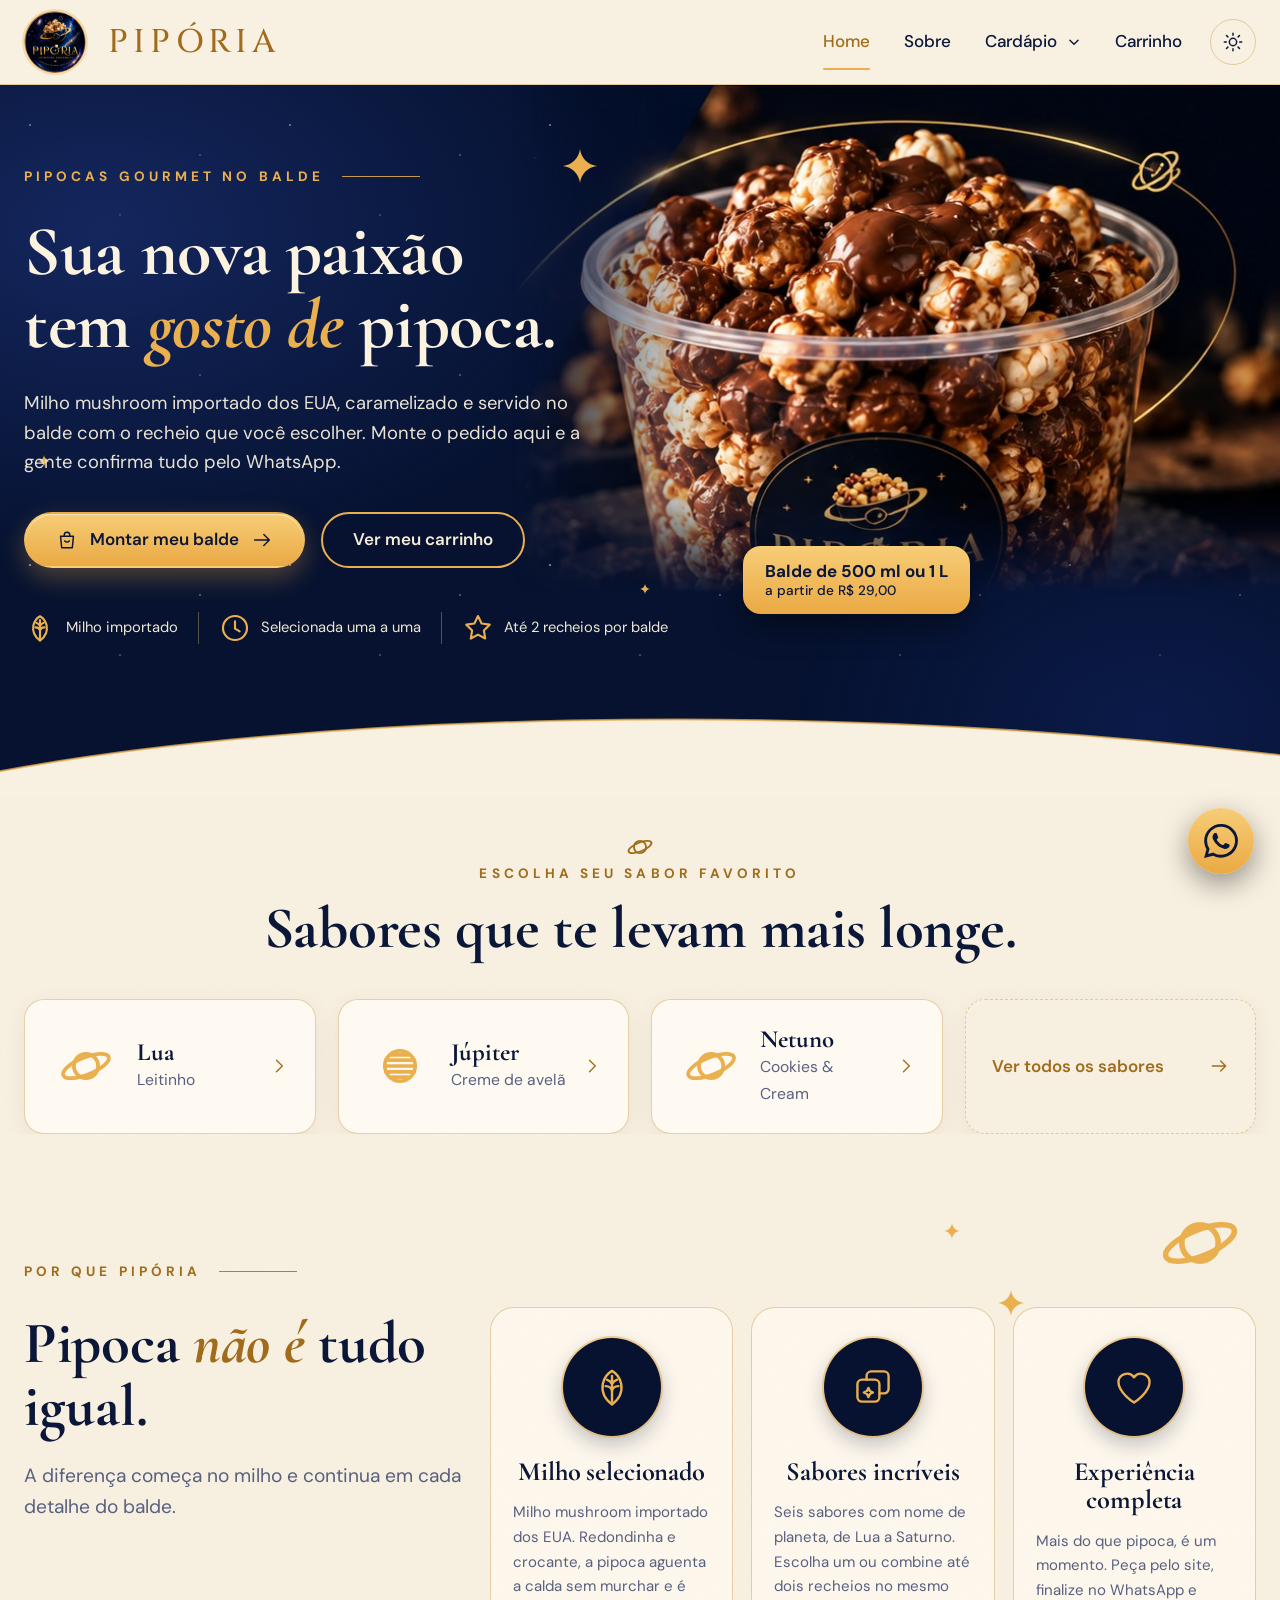
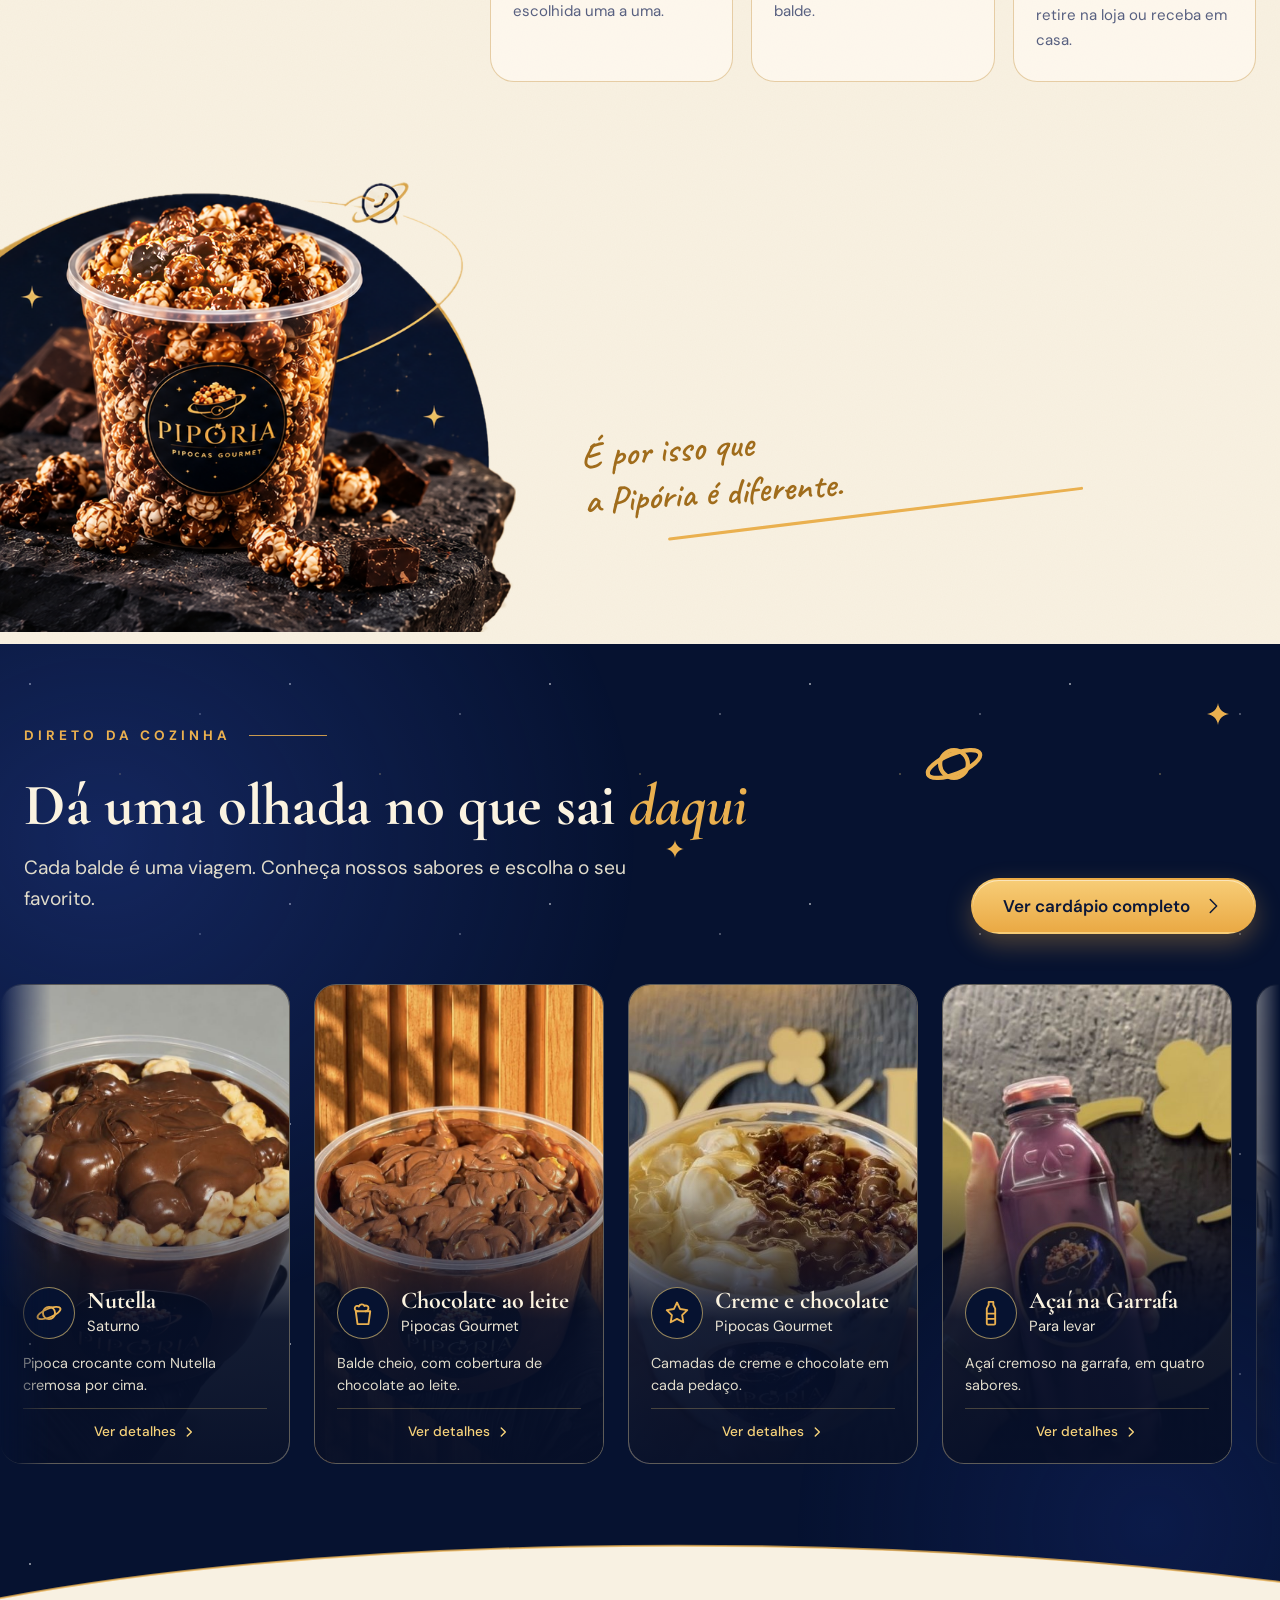
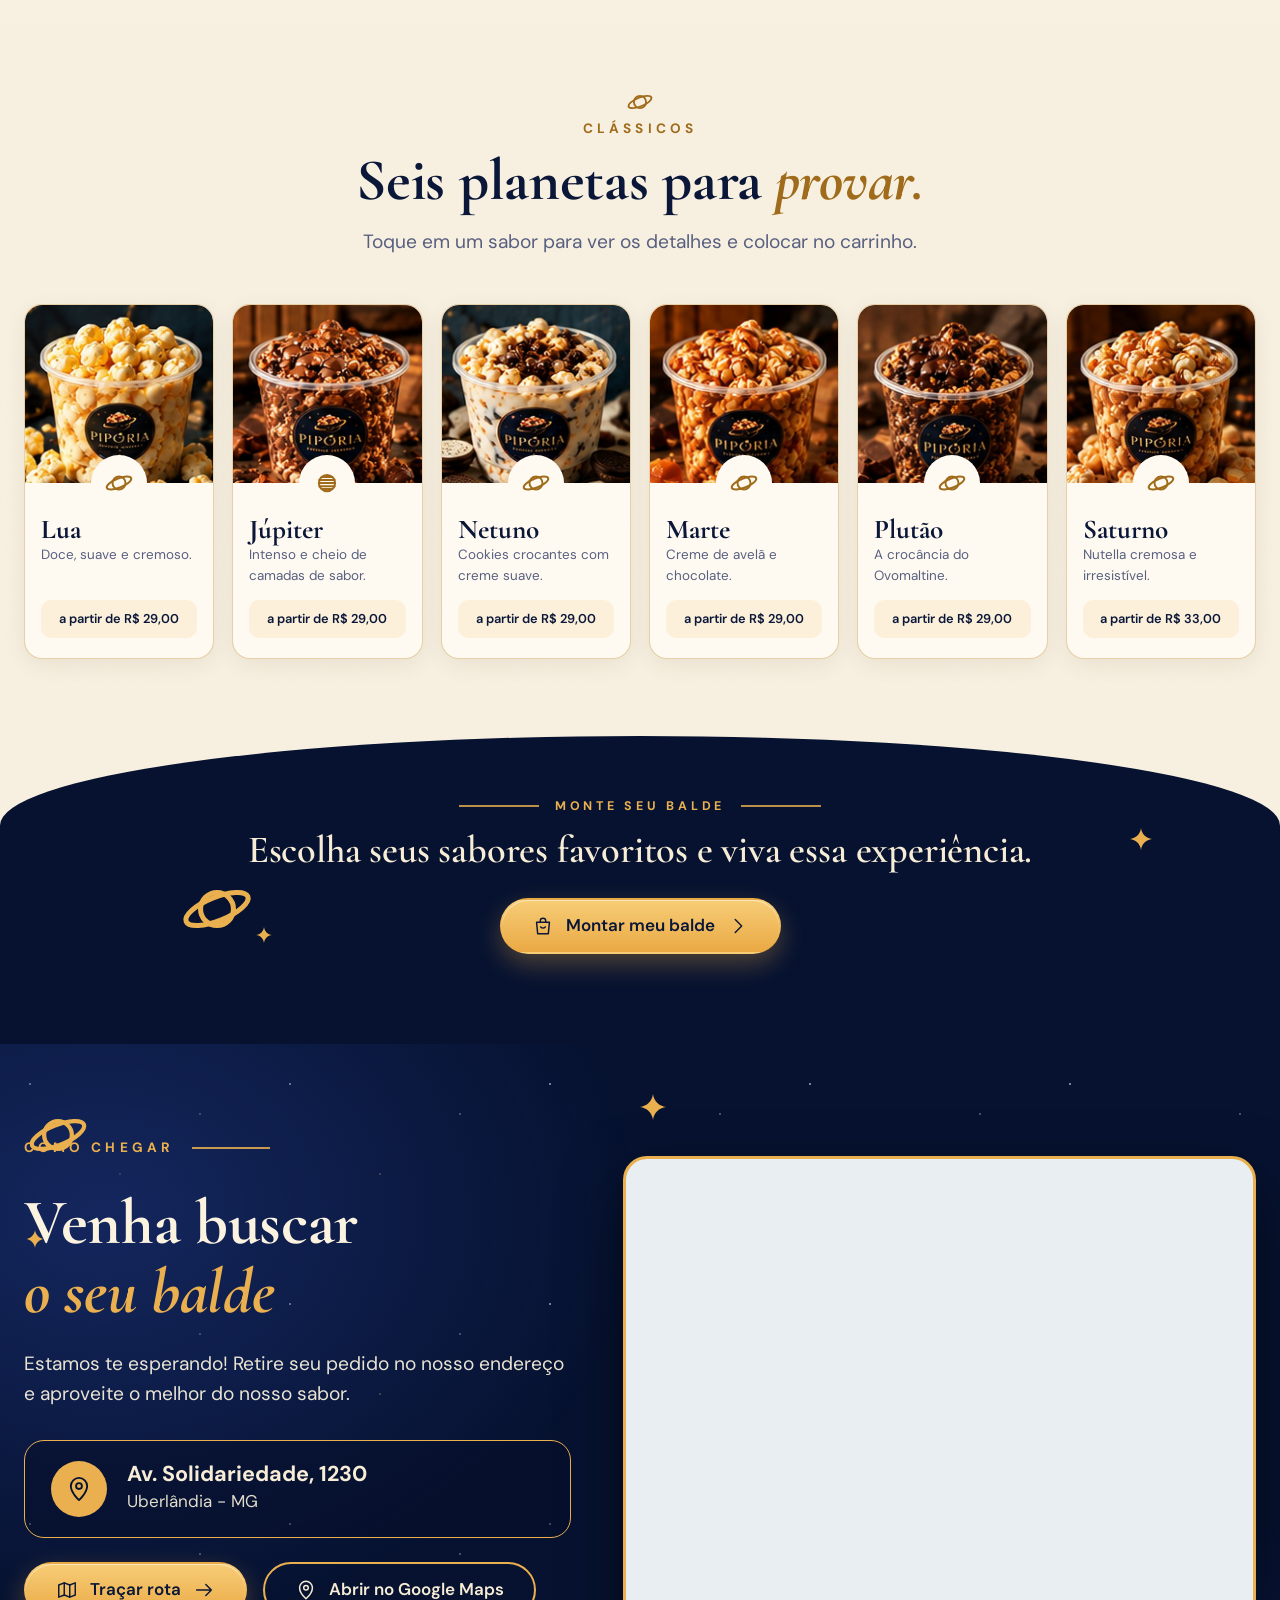
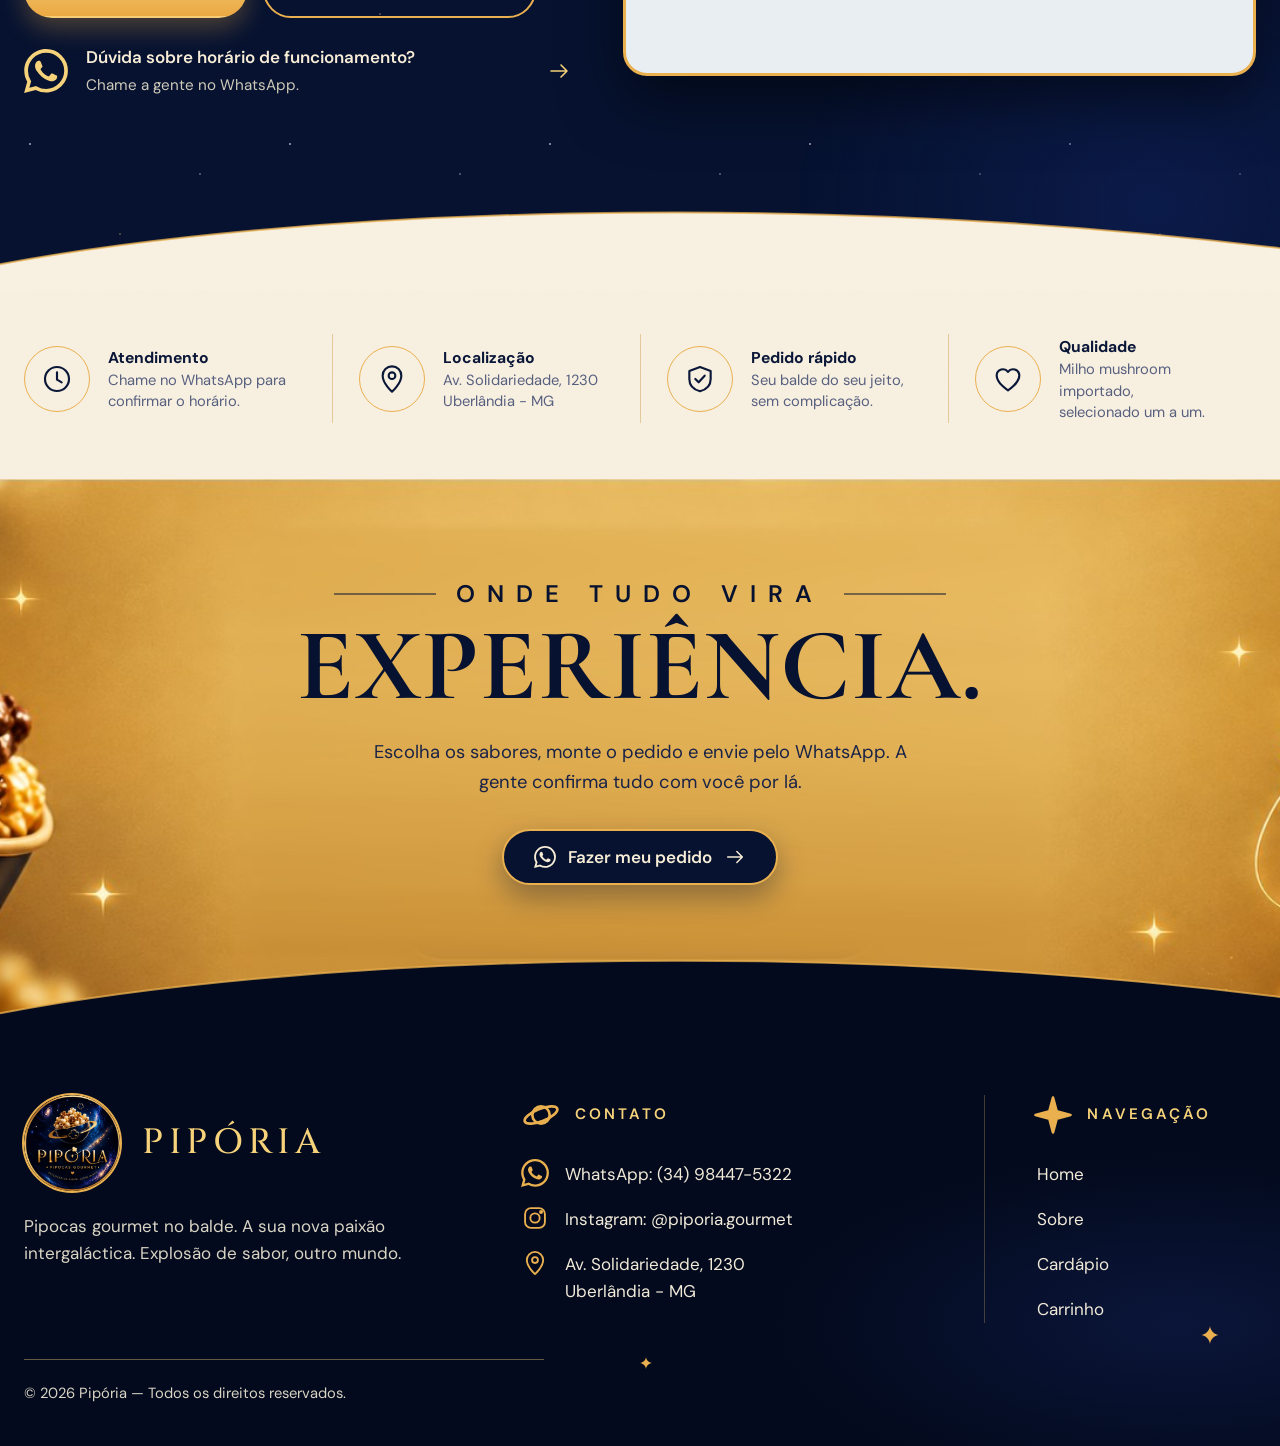
==== commit e9e0d71e: "Reverte a mudança da galeria: volta à ordem anterior da home Co-Authored-By: Claude Sonnet 5.5 <nore" ====
--- a/index.html
+++ b/index.html
@@ -48,23 +48,6 @@
           <div class="hero-tag">Balde de 500 ml ou 1 L<small id="hero-price">a partir de R$ 29,00</small></div>
         </div>
       </div>
-    </section>
-
-    <section class="sec-night gallery" aria-labelledby="gal-t">
-      <i class="spark" style="--s:22px;right:4%;top:6%"></i>
-      <i class="spark" style="--s:18px;left:52%;top:20%"></i>
-      <span class="deco-planet" style="left:72%;top:9%;--s:64px"><span data-i="planet"></span></span>
-      <div class="wrap sec-head">
-        <div>
-          <span class="eyebrow line">Direto da cozinha</span>
-          <h2 class="sec-title" id="gal-t">Dá uma olhada no que sai <em>daqui</em></h2>
-          <p class="lead">Cada balde é uma viagem. Conheça nossos sabores e escolha o seu favorito.</p>
-        </div>
-        <a class="btn btn-primary" href="cardapio.html">Ver cardápio completo<span data-i="chev"></span></a>
-      </div>
-      <div class="marquee" aria-label="Fotos dos produtos da Pipória">
-        <div class="marquee-track" id="marquee-track"></div>
-      </div>
       <div class="wave" aria-hidden="true"></div>
     </section>
 
@@ -108,6 +91,24 @@
         </div>
         <p class="script">É por isso que<br>a Pipória é diferente.</p>
       </div>
+    </section>
+
+    <section class="sec-night gallery" aria-labelledby="gal-t">
+      <i class="spark" style="--s:22px;right:4%;top:6%"></i>
+      <i class="spark" style="--s:18px;left:52%;top:20%"></i>
+      <span class="deco-planet" style="left:72%;top:9%;--s:64px"><span data-i="planet"></span></span>
+      <div class="wrap sec-head">
+        <div>
+          <span class="eyebrow line">Direto da cozinha</span>
+          <h2 class="sec-title" id="gal-t">Dá uma olhada no que sai <em>daqui</em></h2>
+          <p class="lead">Cada balde é uma viagem. Conheça nossos sabores e escolha o seu favorito.</p>
+        </div>
+        <a class="btn btn-primary" href="cardapio.html">Ver cardápio completo<span data-i="chev"></span></a>
+      </div>
+      <div class="marquee" aria-label="Fotos dos produtos da Pipória">
+        <div class="marquee-track" id="marquee-track"></div>
+      </div>
+      <div class="wave" aria-hidden="true"></div>
     </section>
 
     <section class="sec-cream grain section planets" aria-labelledby="pl-t">
--- a/css/style.css
+++ b/css/style.css
@@ -173,7 +173,7 @@
 .center .lead { margin-inline: auto; }
 
 /* ---------- Home: apresentação ---------- */
-.hero { padding: clamp(56px, 6vw, 96px) 0 clamp(56px, 6vw, 90px); }
+.hero { padding: clamp(56px, 6vw, 96px) 0 clamp(120px, 12vw, 180px); }
 .hero-grid { display: grid; grid-template-columns: minmax(0, 1.1fr) minmax(0, .9fr); gap: 20px; align-items: center; }
 .hero-grid > div:first-child { position: relative; z-index: 3; }
 .hero h1 { font-size: clamp(2.9rem, 5.5vw, 5rem); color: #fbf3e0; margin: 26px 0 28px; line-height: 1.04; }
@@ -509,7 +509,7 @@
 }
 @media (max-width: 720px) {
   .wrap { width: min(100% - 36px, var(--wrap)); }
-  .hero { padding-bottom: 150px; }
+  .hero { padding-bottom: 190px; }
   .hero h1 { font-size: 2.85rem; }
   .hero .btn-row .btn { flex: 1 1 100%; }
   .hero-facts li { padding: 0 14px; font-size: .85rem; }
@@ -568,7 +568,7 @@
 }
 @media (max-width: 1020px) { .banner-img { opacity: .3; } }
 @media (max-width: 720px) {
-  .hero { padding-bottom: 100px; }
+  .hero { padding-bottom: 130px; }
   .cart-line .actions { flex-wrap: wrap; gap: 10px 16px; }
   .cart-line .det { font-size: .88rem; }
   .cat-title::before, .cat-title::after { display: none; }
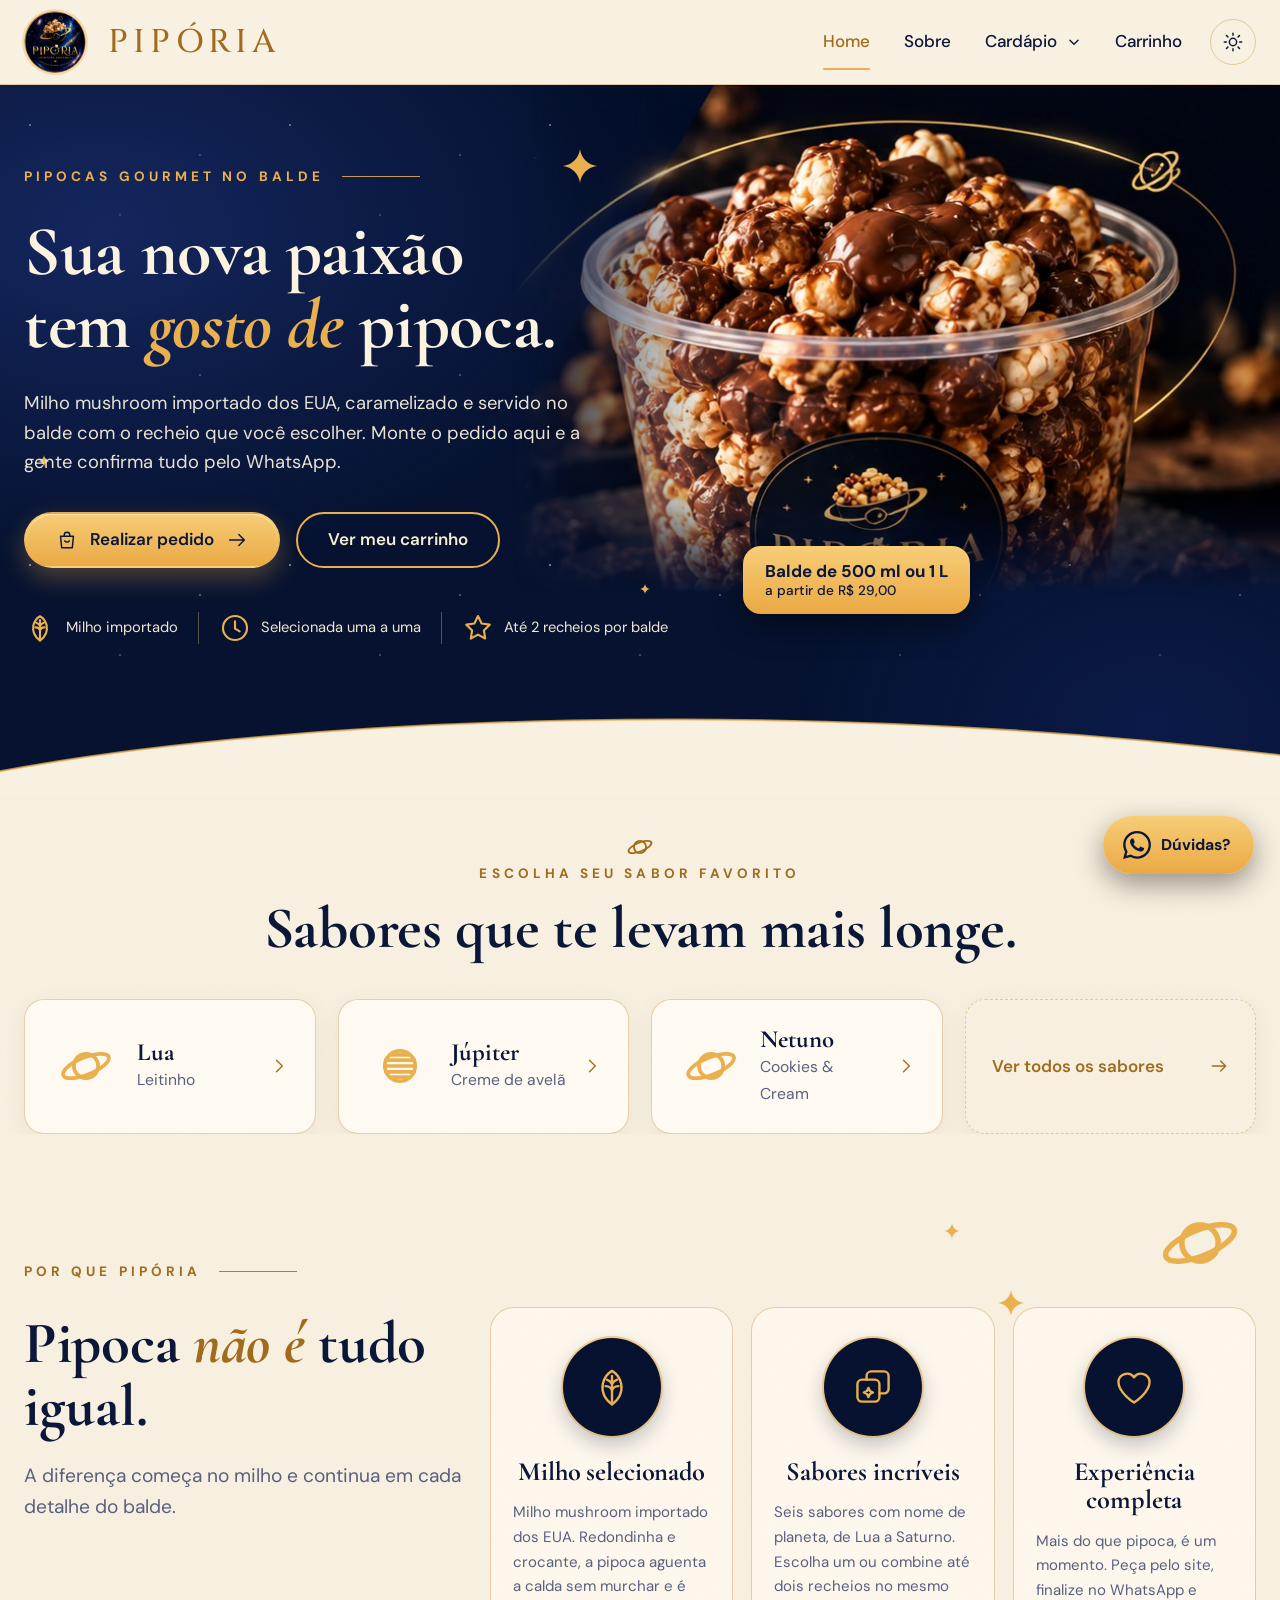
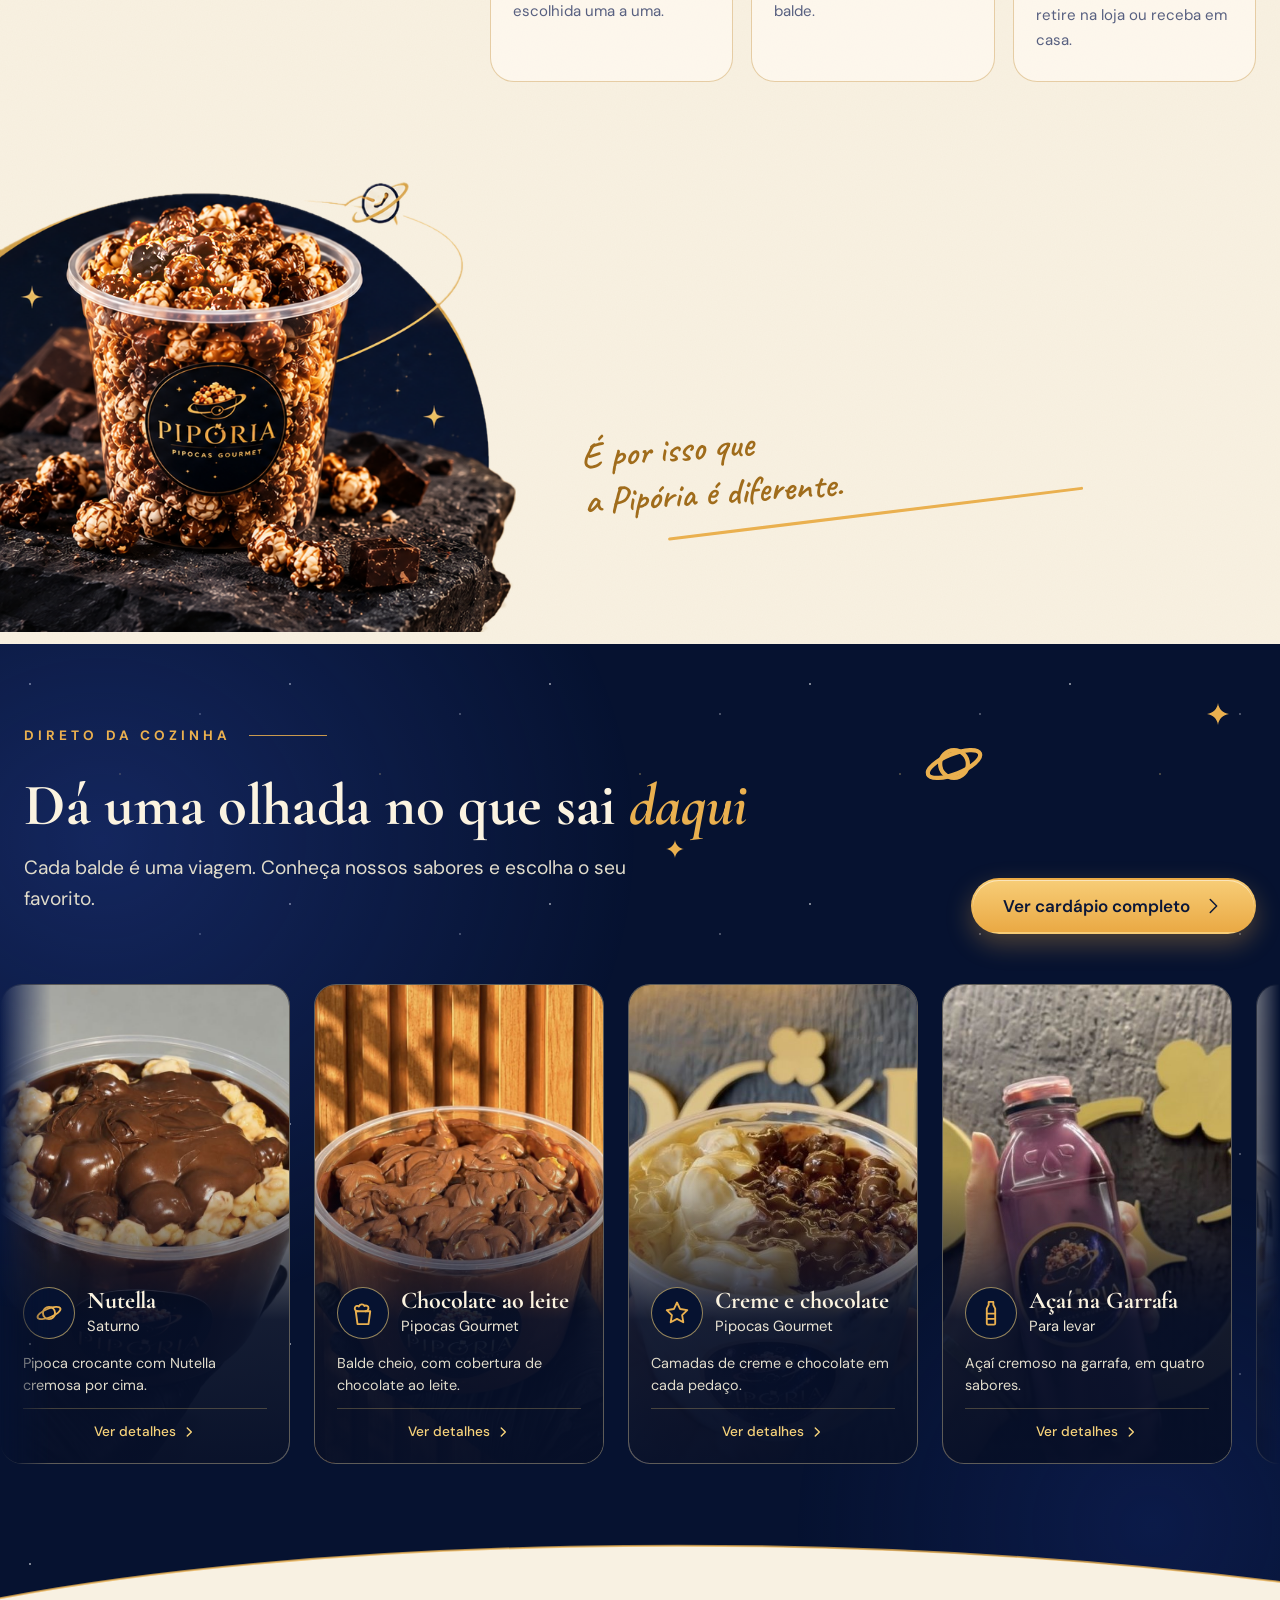
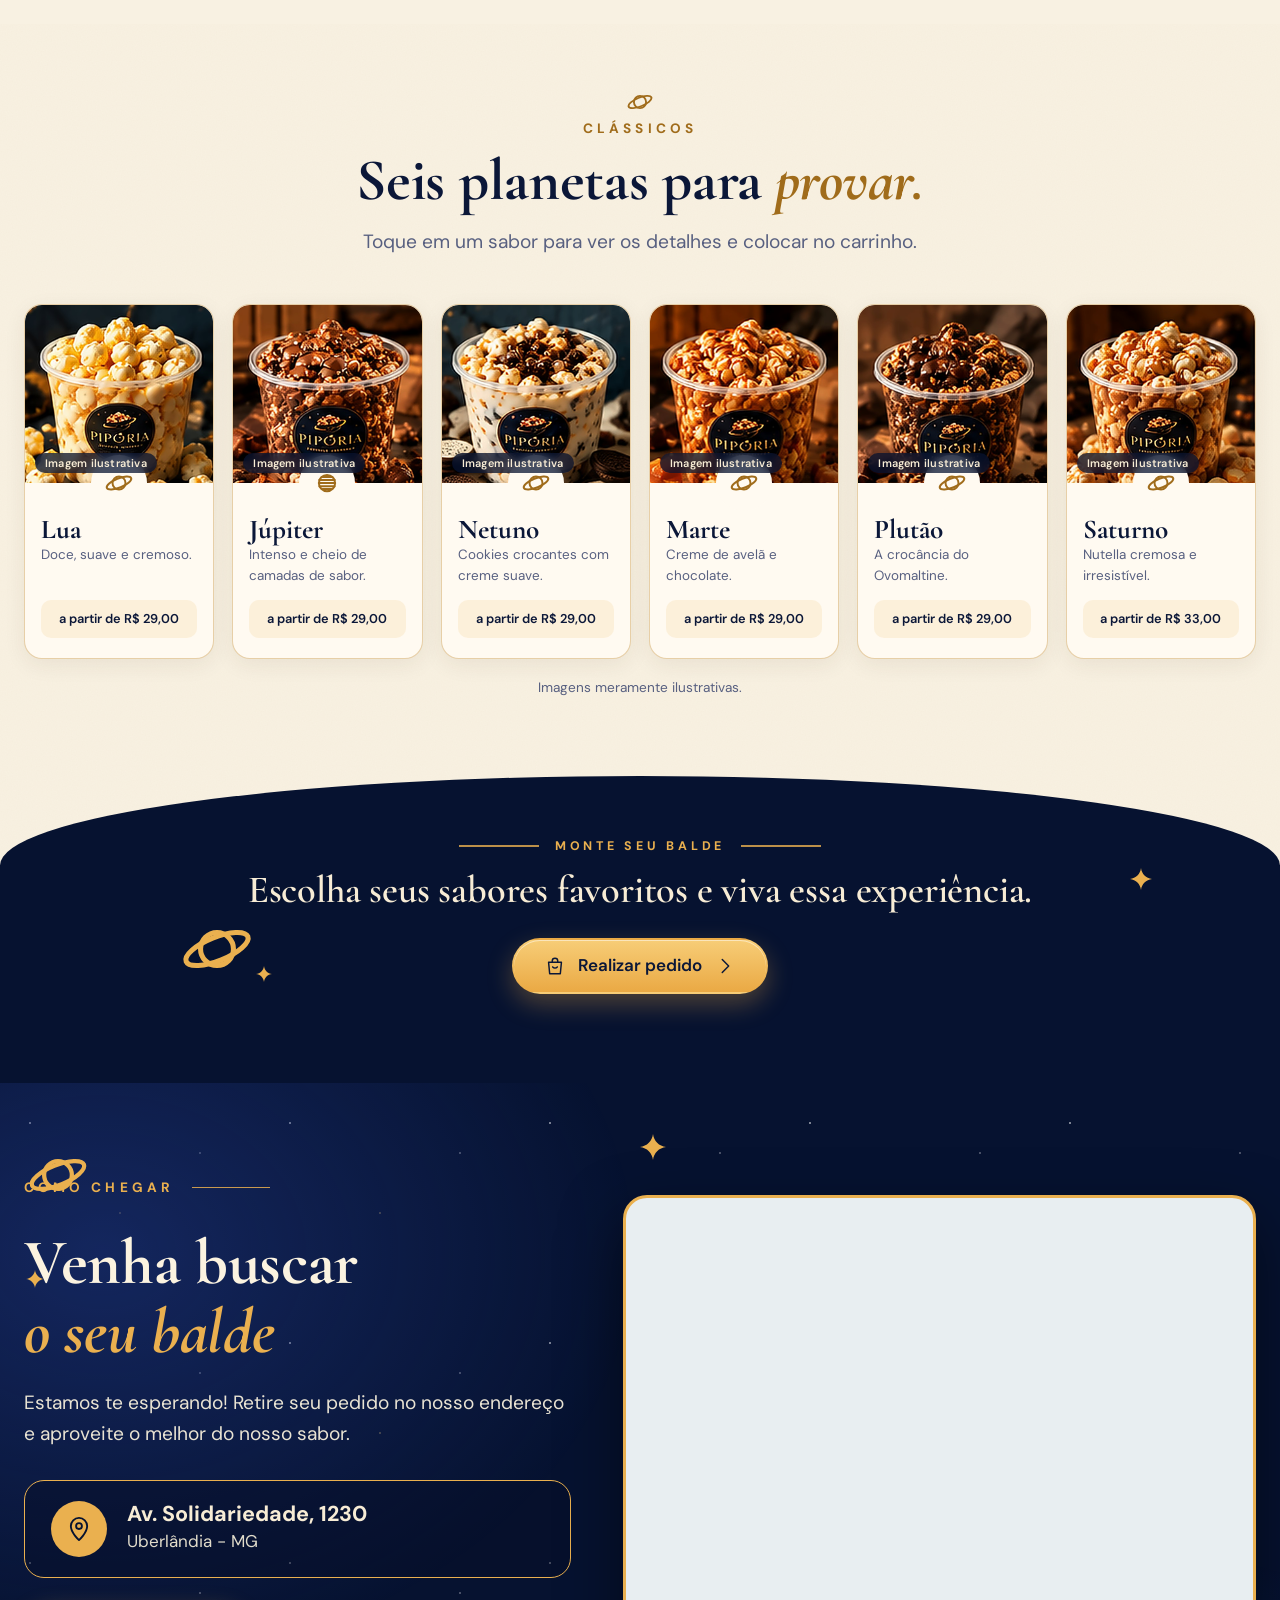
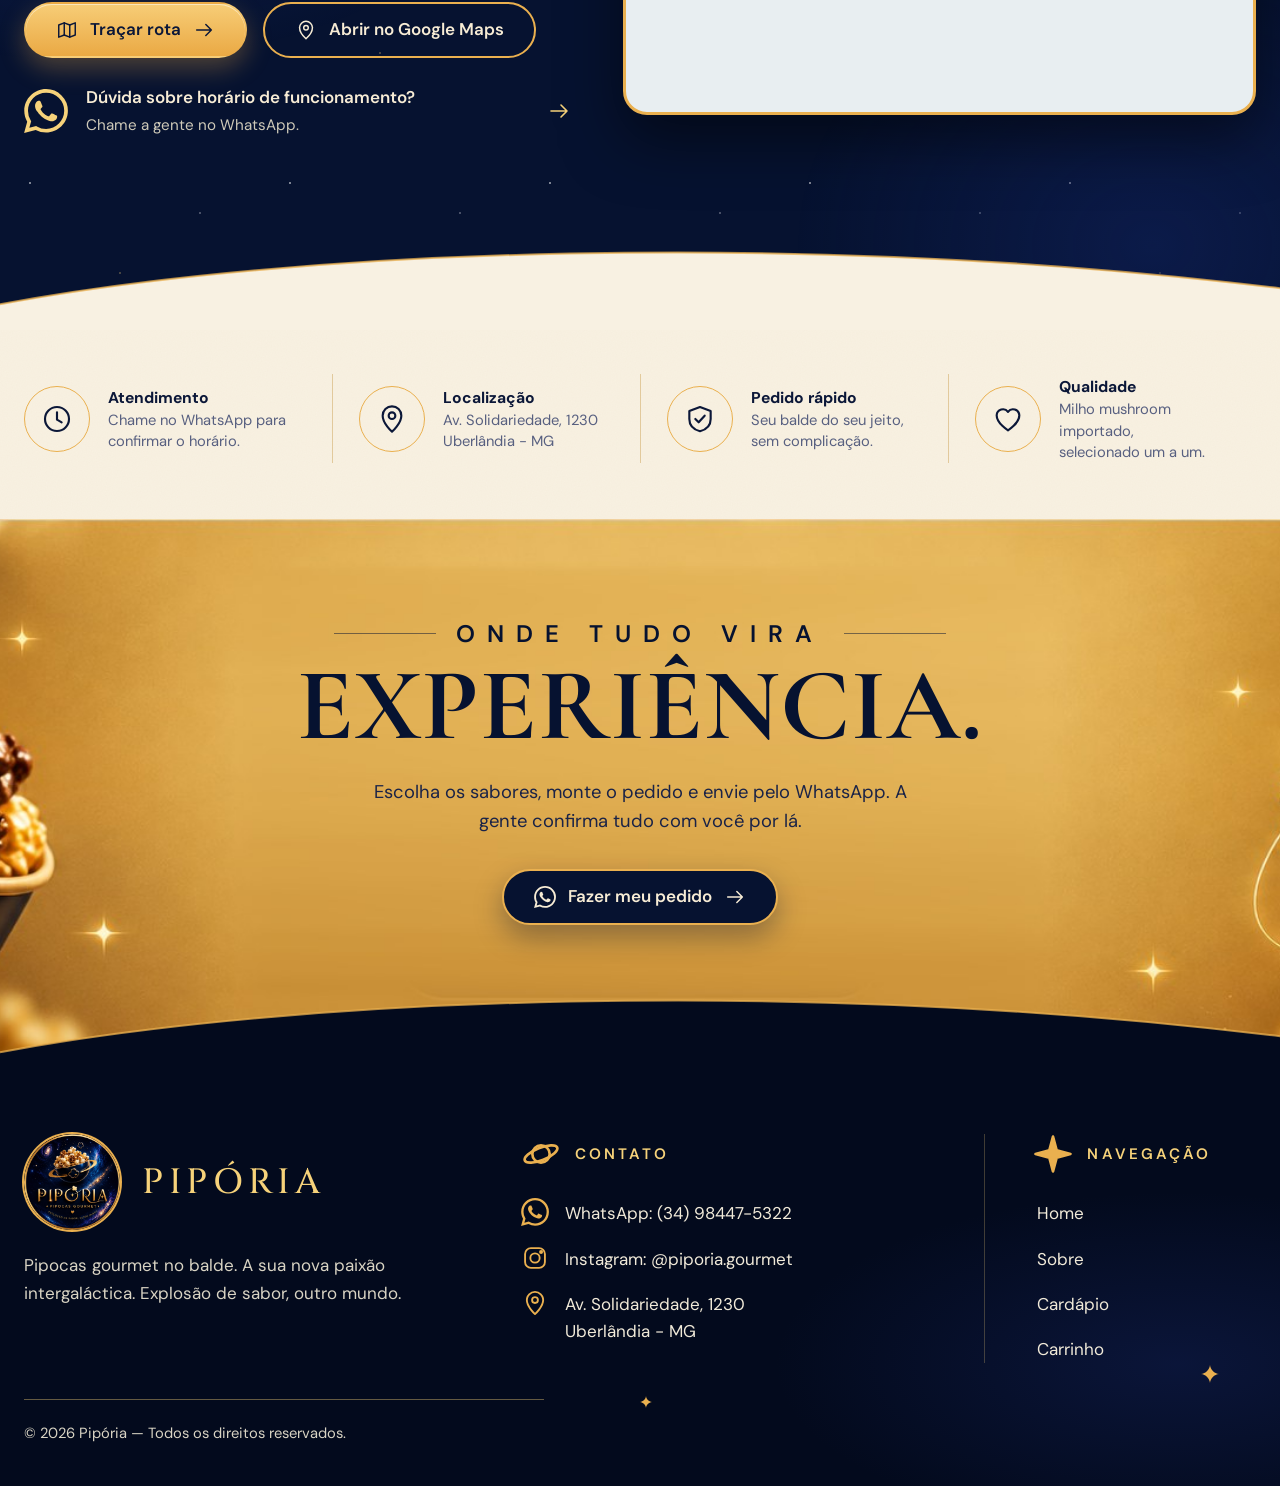
==== commit ad29f870: "Botão do WhatsApp só para dúvidas, "Realizar pedido", imagens ilustrativas e fotos mais nítidas - Bo" ====
--- a/index.html
+++ b/index.html
@@ -35,7 +35,7 @@
           <h1 id="h1">Sua nova paixão<br>tem <em>gosto de</em> pipoca.</h1>
           <p class="lead">Milho mushroom importado dos EUA, caramelizado e servido no balde com o recheio que você escolher. Monte o pedido aqui e a gente confirma tudo pelo WhatsApp.</p>
           <div class="btn-row">
-            <a class="btn btn-primary" href="cardapio.html"><span data-i="bag"></span>Montar meu balde<span data-i="arrow"></span></a>
+            <a class="btn btn-primary" href="cardapio.html"><span data-i="bag"></span>Realizar pedido<span data-i="arrow"></span></a>
             <a class="btn btn-ghost" href="pedido.html">Ver meu carrinho</a>
           </div>
           <ul class="hero-facts">
@@ -117,6 +117,7 @@
         <h2 class="sec-title" id="pl-t">Seis planetas para <em>provar.</em></h2>
         <p class="lead">Toque em um sabor para ver os detalhes e colocar no carrinho.</p>
         <div class="flavors" id="flavors"></div>
+        <p class="ilus-note">Imagens meramente ilustrativas.</p>
       </div>
       <div class="arch">
         <i class="spark" style="--s:16px;left:20%;top:62%"></i>
@@ -125,7 +126,7 @@
         <div class="wrap">
           <div class="orn">Monte seu balde</div>
           <h2>Escolha seus sabores favoritos e viva essa experiência.</h2>
-          <a class="btn btn-primary" href="cardapio.html"><span data-i="bag"></span>Montar meu balde<span data-i="chev"></span></a>
+          <a class="btn btn-primary" href="cardapio.html"><span data-i="bag"></span>Realizar pedido<span data-i="chev"></span></a>
         </div>
       </div>
     </section>
--- a/css/style.css
+++ b/css/style.css
@@ -603,3 +603,17 @@
 /* Aviso de preço (Saturno) */
 .price-hint { margin: 16px 0 0; font-size: .9rem; line-height: 1.55; color: var(--muted); }
 .modal-body > a.btn-block { margin-top: 20px; }
+
+/* ---------- WhatsApp: só para dúvidas ---------- */
+.wa-float .wa-label { display: none; }
+@media (min-width: 721px) {
+  .wa-float { width: auto; height: 58px; padding: 0 24px 0 20px; border-radius: 999px; display: inline-flex; align-items: center; gap: 10px; }
+  .wa-float svg { width: 28px; height: 28px; }
+  .wa-float .wa-label { display: inline; font: 700 .98rem/1 var(--sans); }
+}
+
+/* ---------- Imagem ilustrativa ---------- */
+.ilus-tag { position: absolute; left: 10px; bottom: 10px; z-index: 2; padding: 5px 10px; border-radius: 999px; background: rgba(6, 18, 48, .74); color: #f7ecd5; font: 600 .68rem/1 var(--sans); letter-spacing: .02em; backdrop-filter: blur(4px); -webkit-backdrop-filter: blur(4px); pointer-events: none; }
+.ilus-note { color: var(--muted); font-size: .85rem; margin: 18px 0 0; text-align: center; }
+.cat-note.ilus-note { margin-top: 4px; font-size: .85rem; }
+.wa-float, .wa-float:hover { text-decoration: none; }
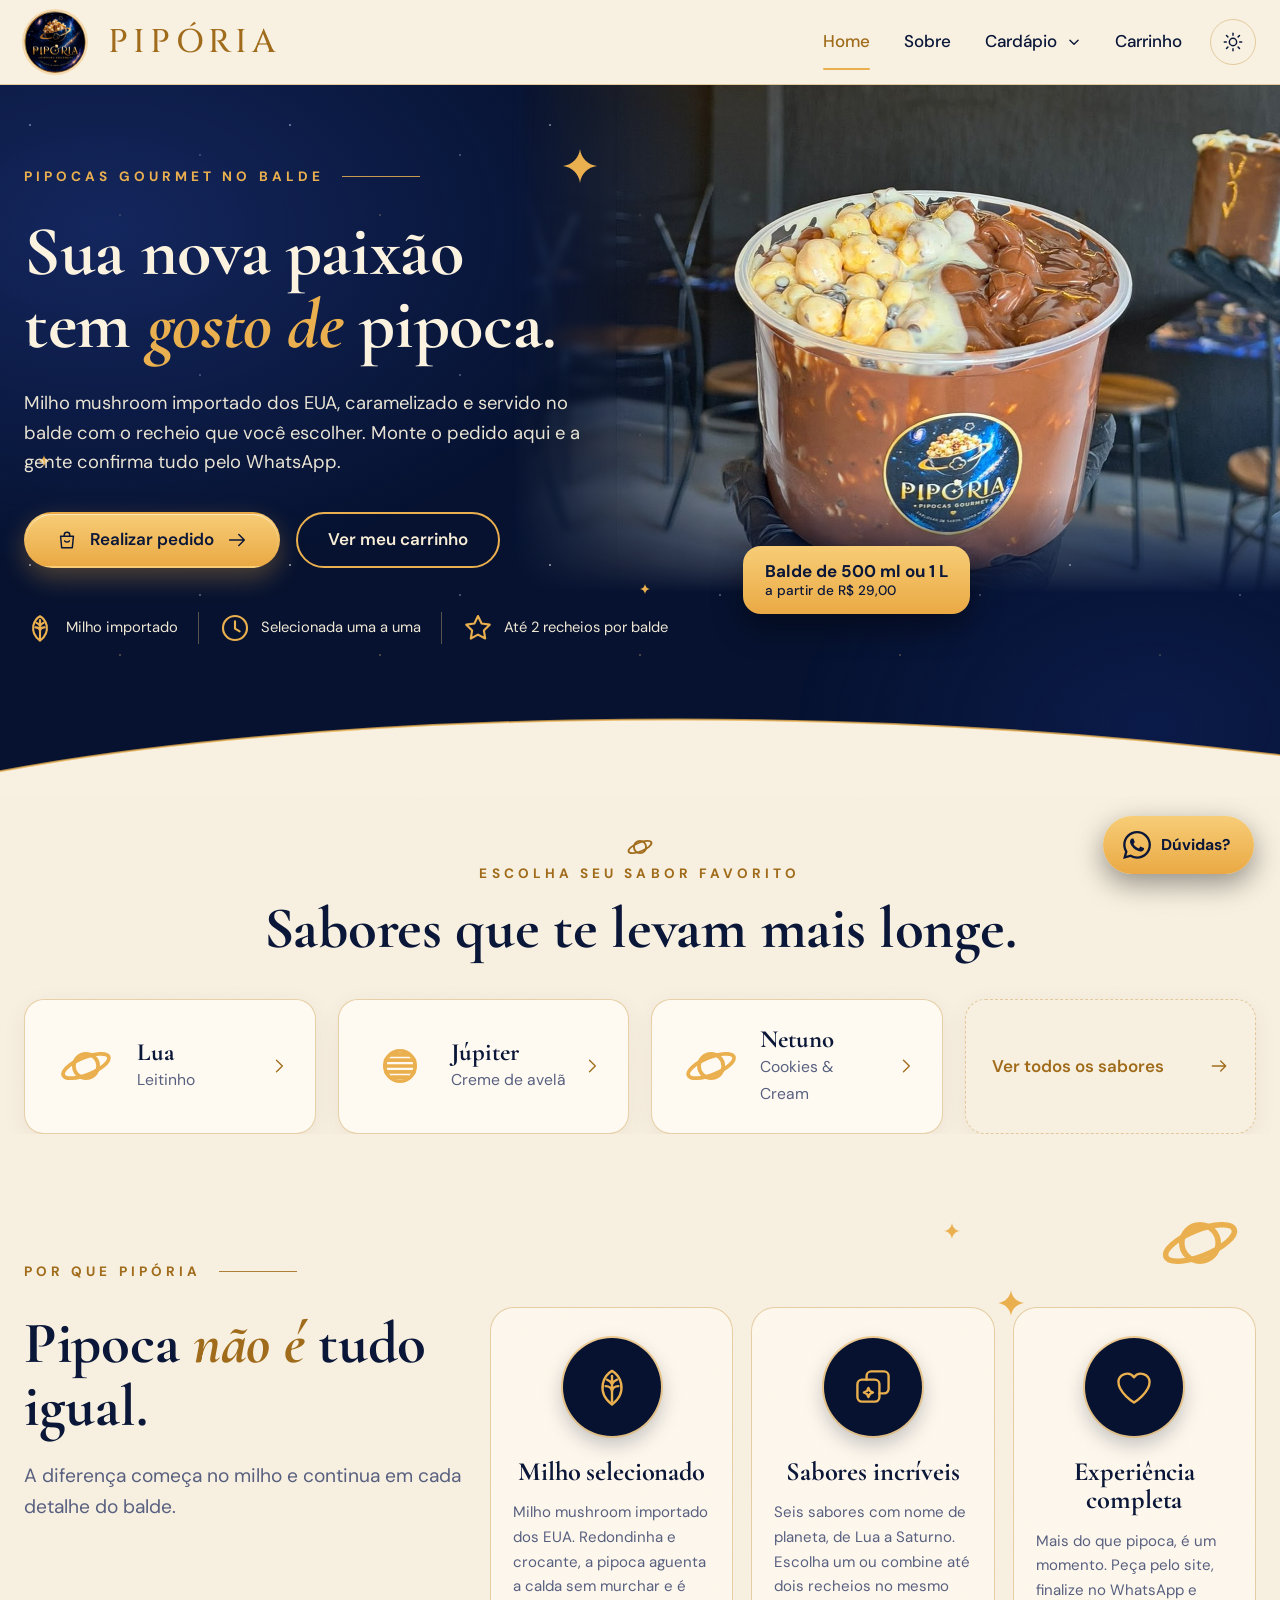
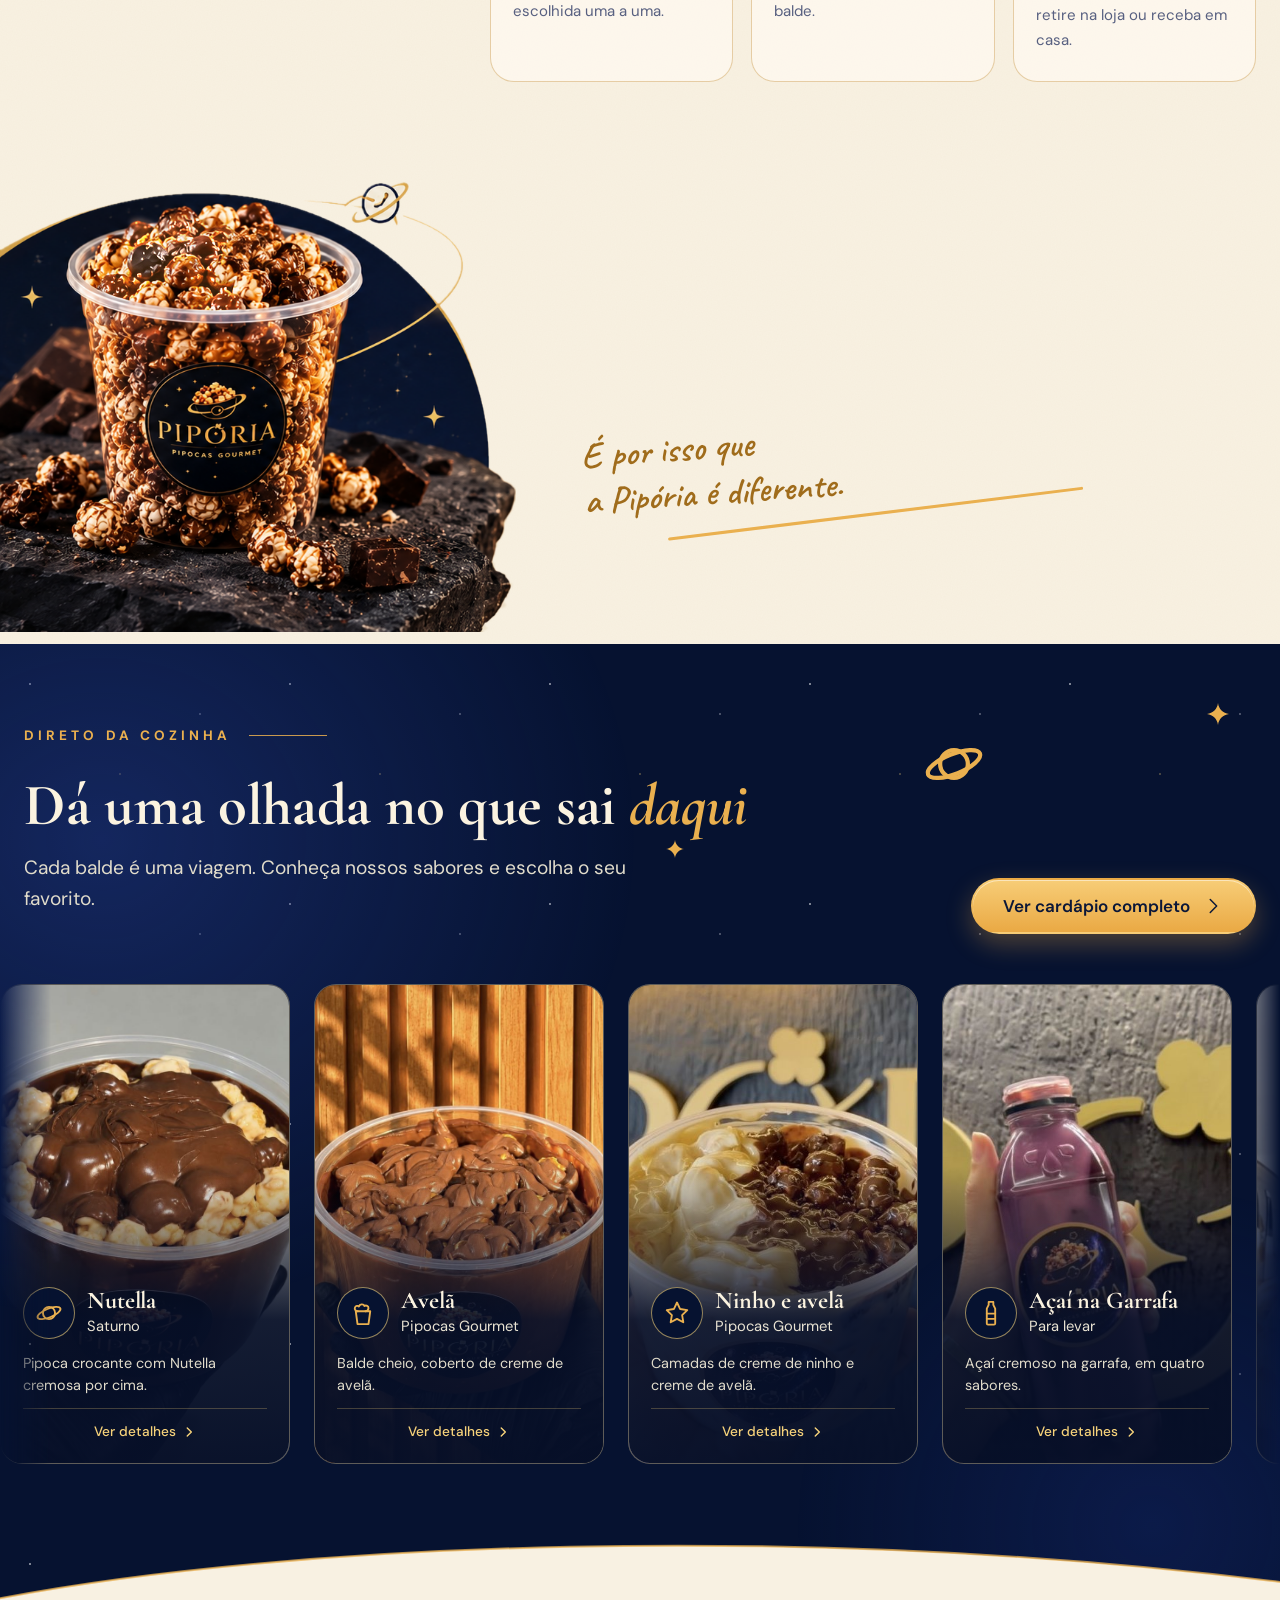
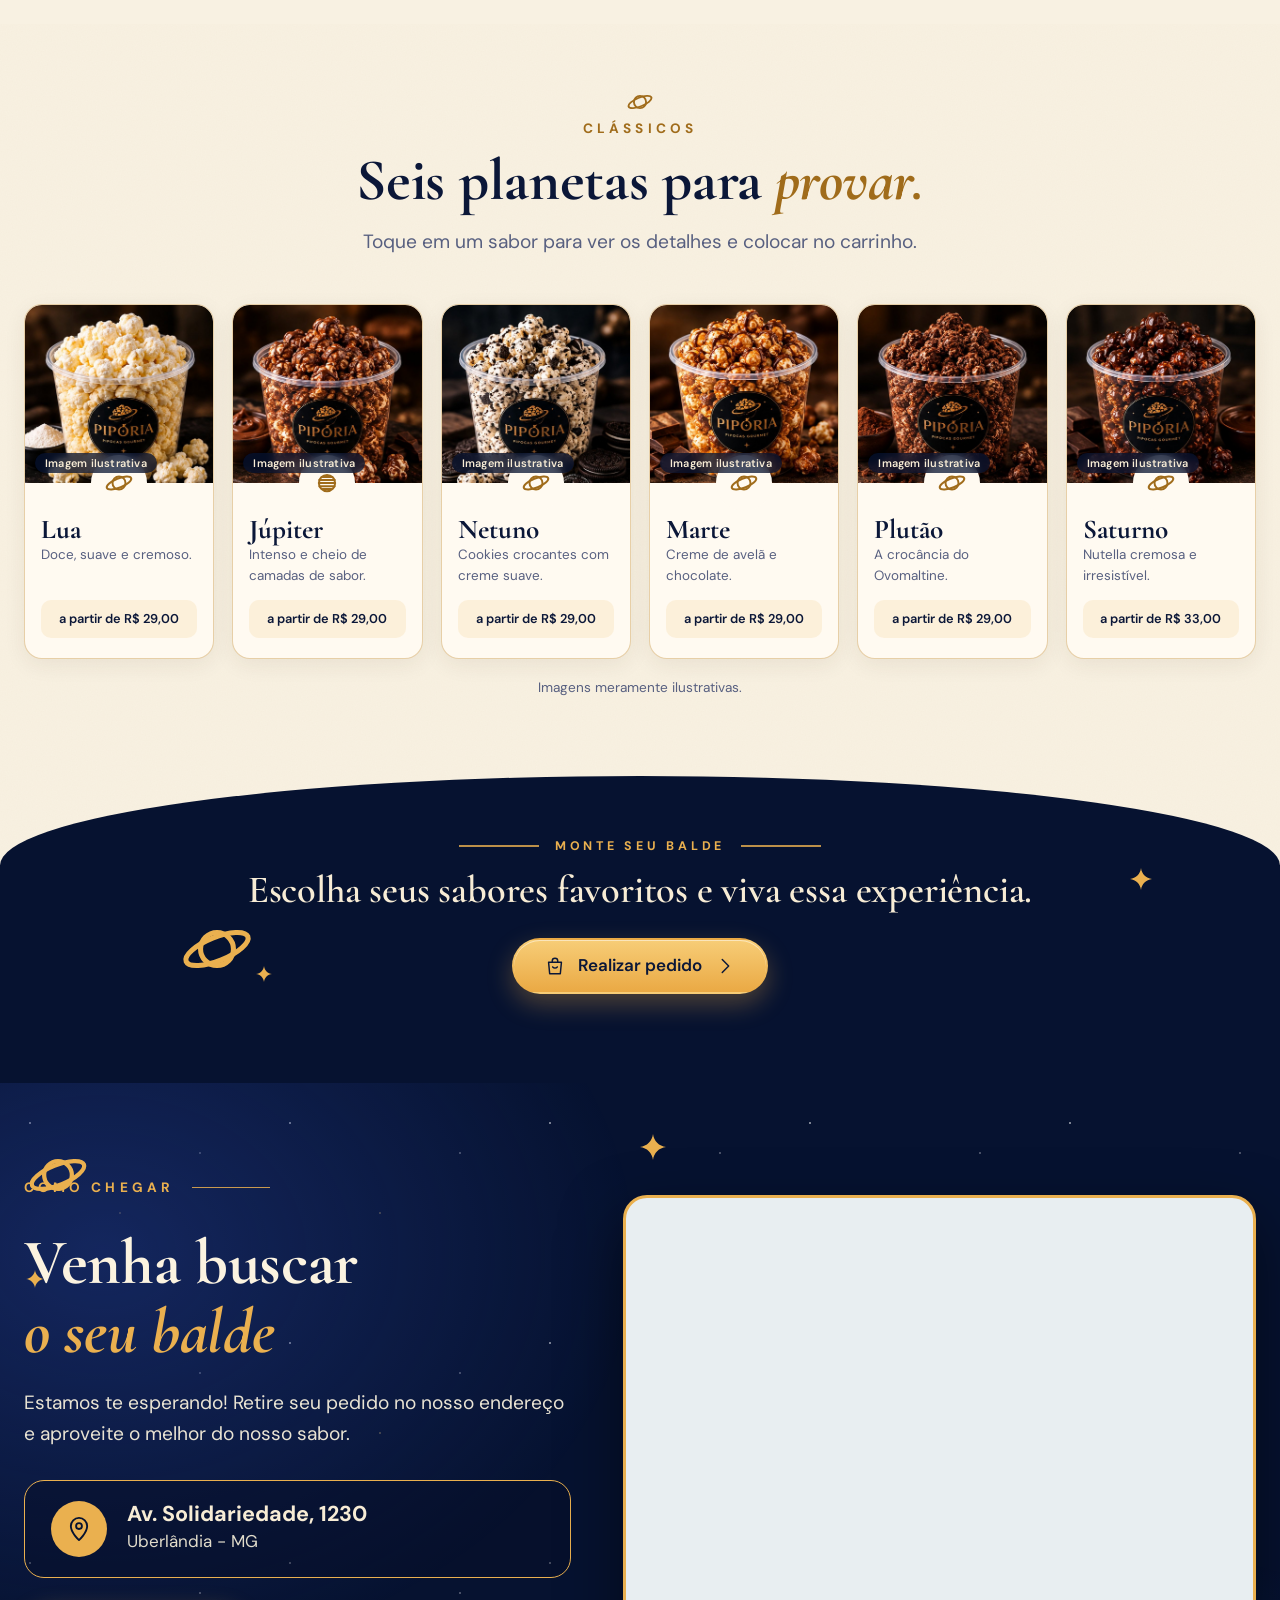
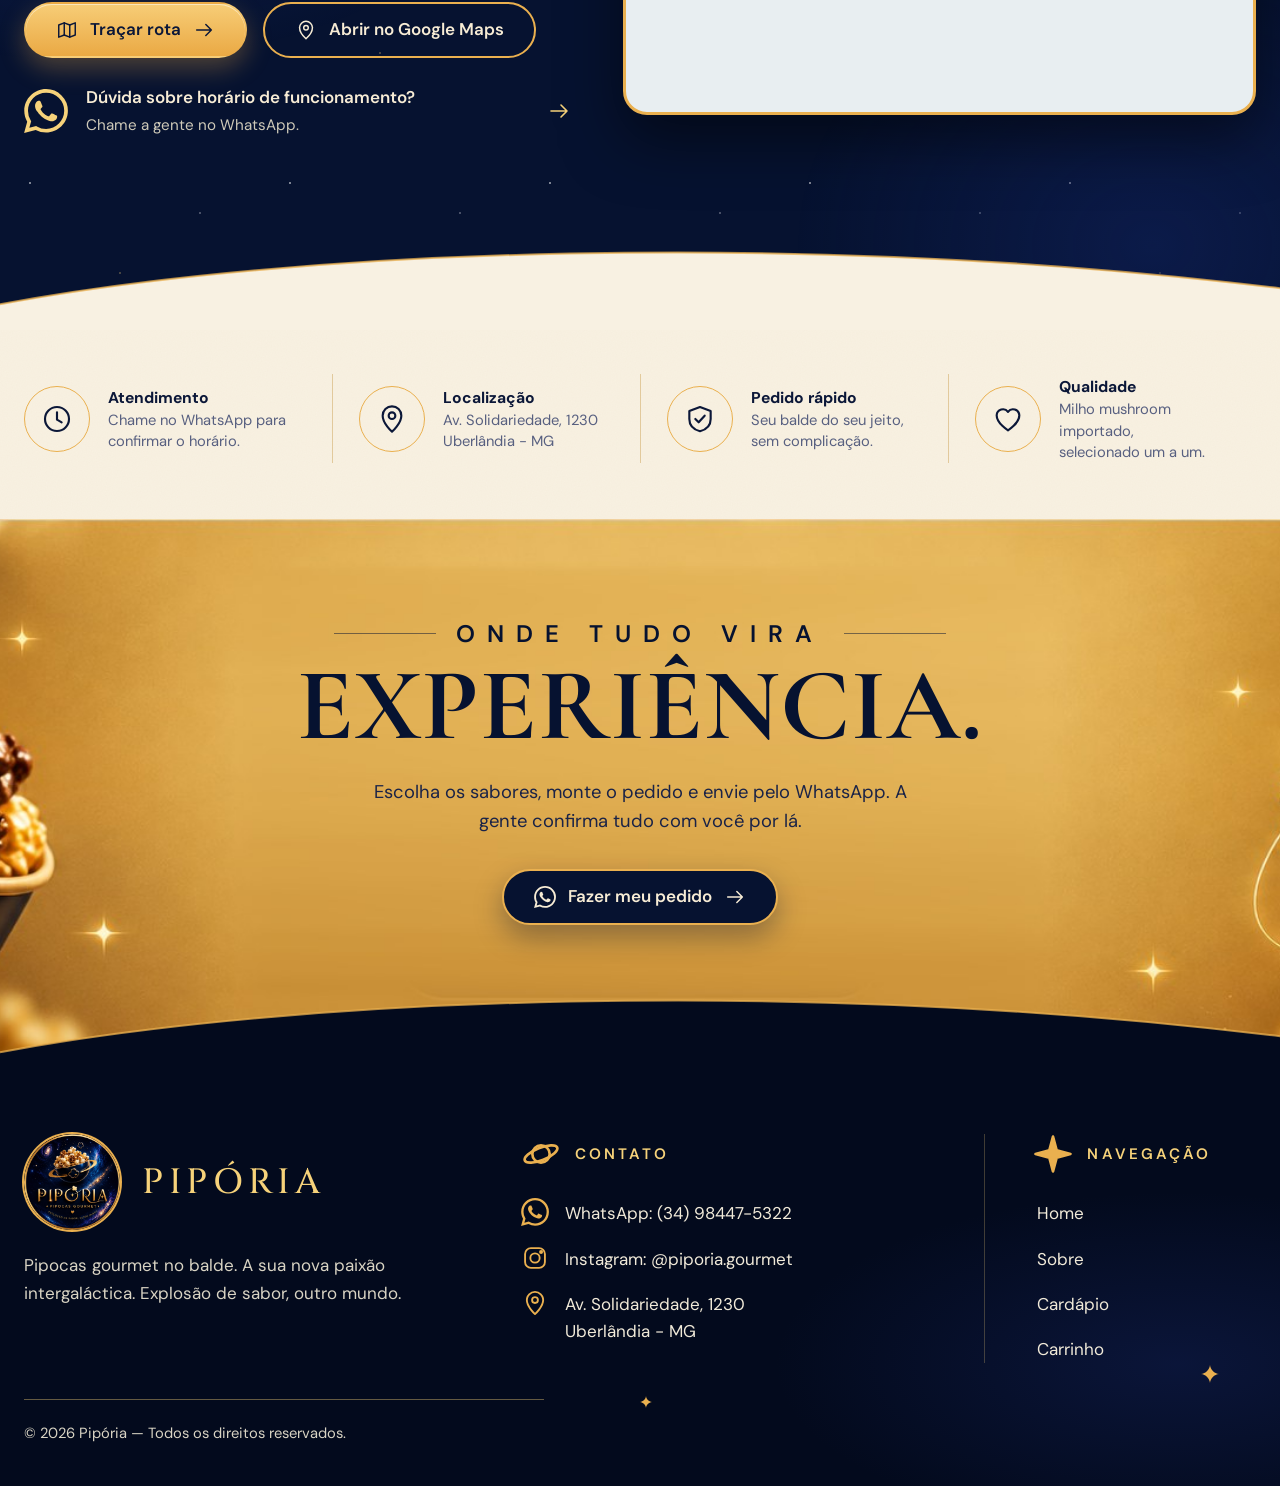
==== commit 134bf5a0: "Teste: nova foto do hero (Cookies e Nutella) somente no ambiente dev Co-Authored-By: Claude Sonnet 5" ====
--- a/index.html
+++ b/index.html
@@ -25,7 +25,7 @@
 
   <main>
     <section class="sec-night hero" aria-labelledby="h1">
-      <div class="hero-photo"><img src="img/hero-bucket.jpg" alt="Balde de pipoca gourmet coberto de chocolate, com o selo da Pipória" fetchpriority="high"></div>
+      <div class="hero-photo"><img src="img/hero-bucket-v2.jpg" alt="Balde de pipoca Pipória com chocolate, creme e pipoca de cookies, na loja" fetchpriority="high"></div>
       <i class="spark" style="--s:34px;left:44%;top:9%"></i>
       <i class="spark" style="--s:12px;left:3%;top:52%"></i>
       <i class="spark" style="--s:10px;left:50%;top:70%"></i>
--- a/css/style.css
+++ b/css/style.css
@@ -617,3 +617,28 @@
 .ilus-note { color: var(--muted); font-size: .85rem; margin: 18px 0 0; text-align: center; }
 .cat-note.ilus-note { margin-top: 4px; font-size: .85rem; }
 .wa-float, .wa-float:hover { text-decoration: none; }
+
+/* Endereço de entrega com busca por CEP */
+#cep { max-width: 220px; }
+.cep-status { margin: 8px 0 0; font-size: .9rem; min-height: 0; color: #cfc6ae; }
+.cep-status:empty { display: none; }
+.cep-status.ok { color: #9fe0b0; }
+.cep-status.warn { color: #ffd9a0; }
+.cep-status.busy { color: #cfc6ae; }
+.addr-grid { display: grid; grid-template-columns: repeat(6, minmax(0, 1fr)); gap: 14px 12px; margin-top: 18px; }
+.addr-grid label { display: block; font-weight: 600; font-size: .9rem; margin-bottom: 6px; color: #f7ecd5; }
+.addr-grid .opt-txt { font-weight: 400; opacity: .75; }
+.addr-rua { grid-column: span 4; } .addr-num { grid-column: span 2; }
+.addr-comp { grid-column: span 6; } .addr-bairro { grid-column: span 6; }
+.addr-cidade { grid-column: span 5; } .addr-uf { grid-column: span 1; }
+.addr-uf input { text-transform: uppercase; padding-left: 12px; padding-right: 8px; }
+@media (max-width: 480px) { .addr-rua, .addr-num { grid-column: span 6; } .addr-cidade { grid-column: span 4; } .addr-uf { grid-column: span 2; } #cep { max-width: none; } }
+
+.frete-aviso { display: flex; gap: 12px; align-items: flex-start; padding: 14px 16px; margin-bottom: 18px; border: 1px solid rgba(246,210,122,.45); background: rgba(246,210,122,.10); border-radius: 14px; color: #f7ecd5; }
+.frete-aviso > span { flex: none; width: 22px; height: 22px; color: #f6d27a; margin-top: 2px; }
+.frete-aviso svg { width: 22px; height: 22px; }
+.frete-aviso p { margin: 0; font-size: .93rem; line-height: 1.5; }
+.frete-aviso strong { color: #f6d27a; }
+.cep-help { margin: 8px 0 0; font-size: .88rem; color: #cfc6ae; line-height: 1.45; }
+.cep-help a { color: #f6d27a; text-decoration: underline; }
+.order-form .field > label .opt-txt { font-weight: 400; opacity: .75; }
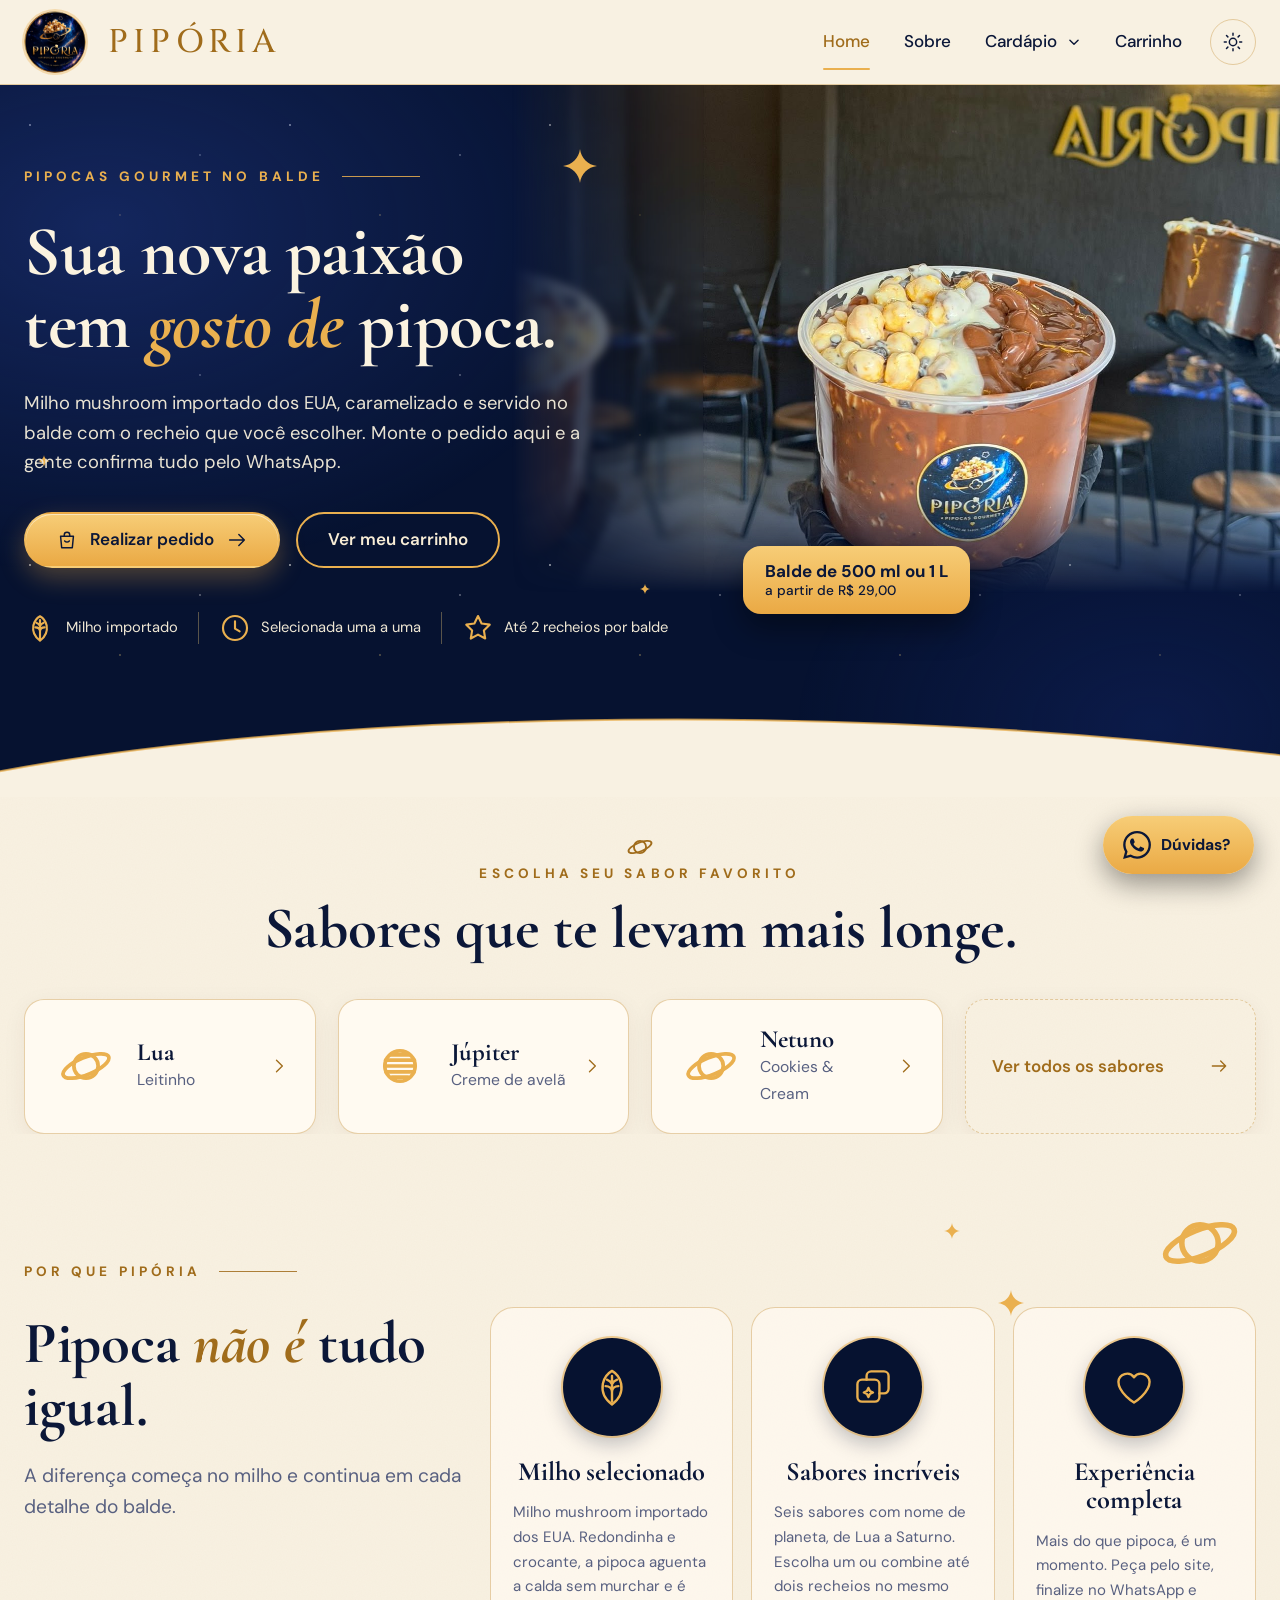
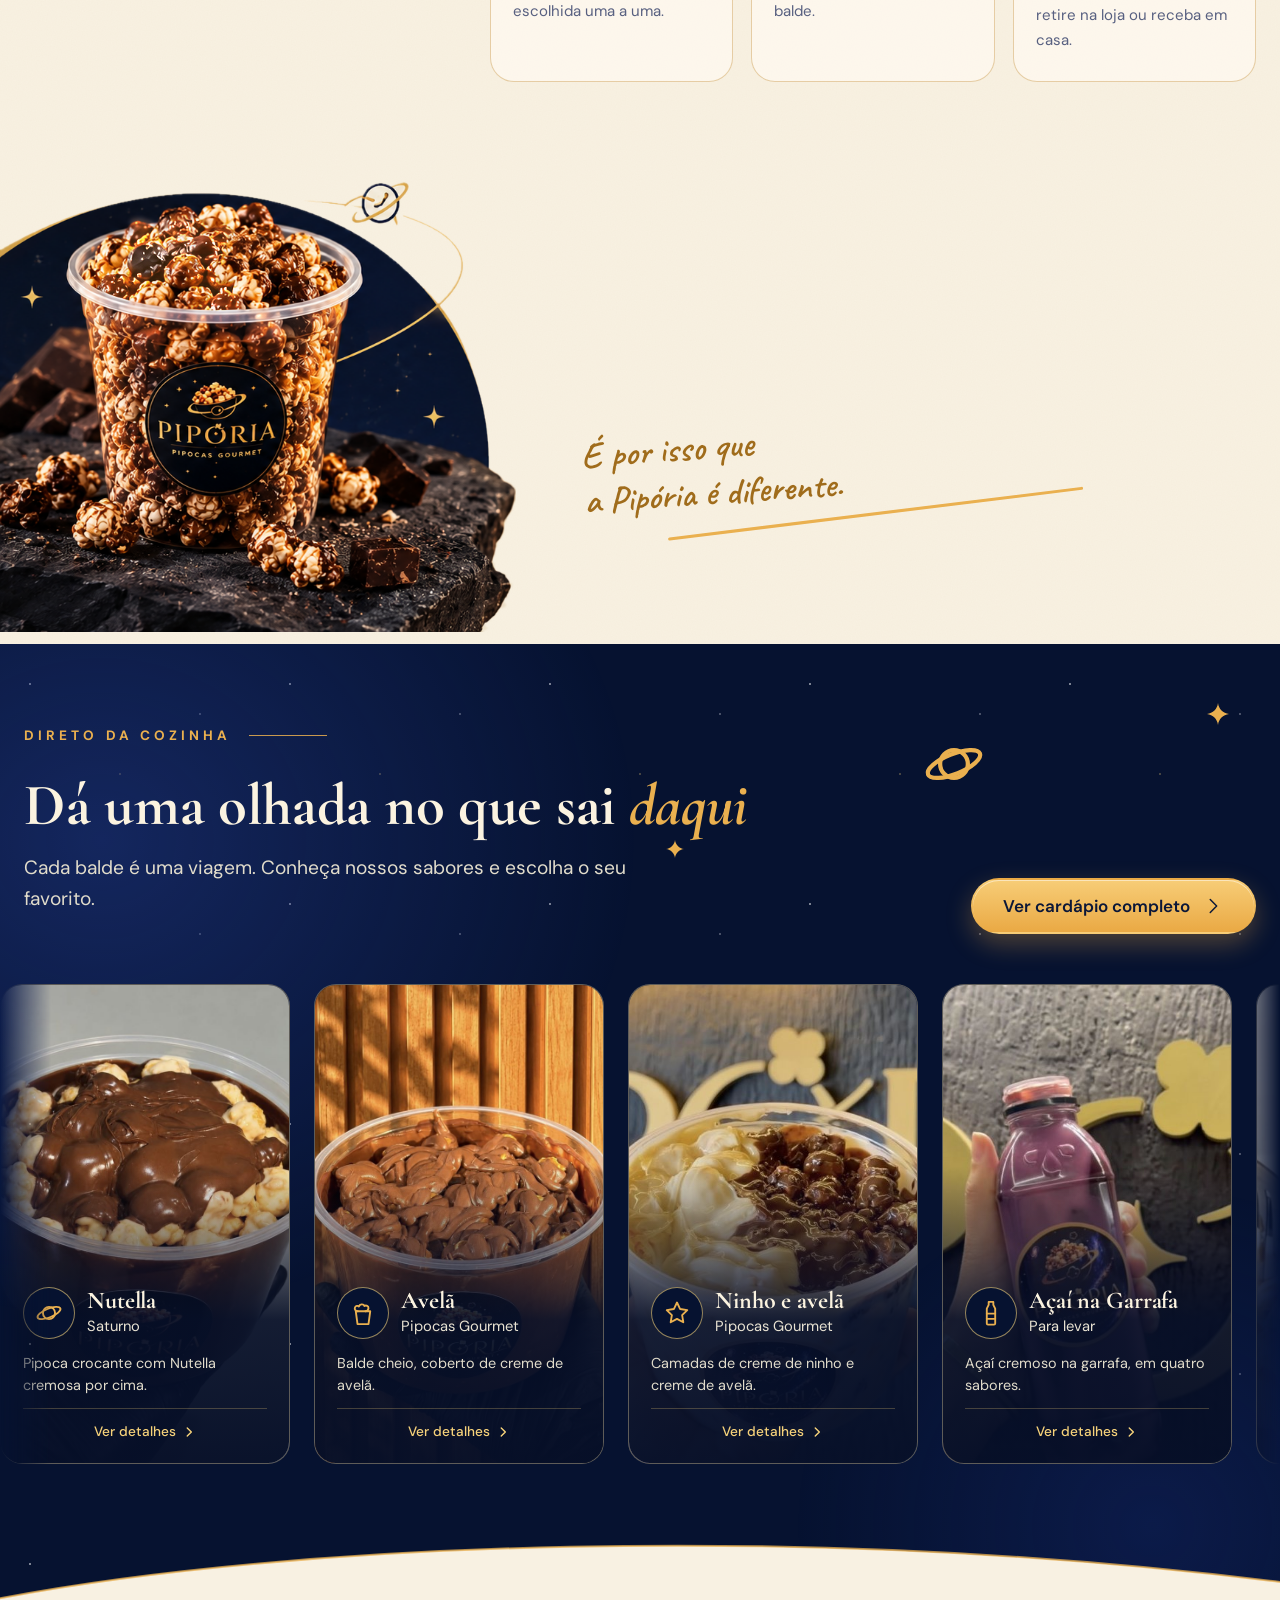
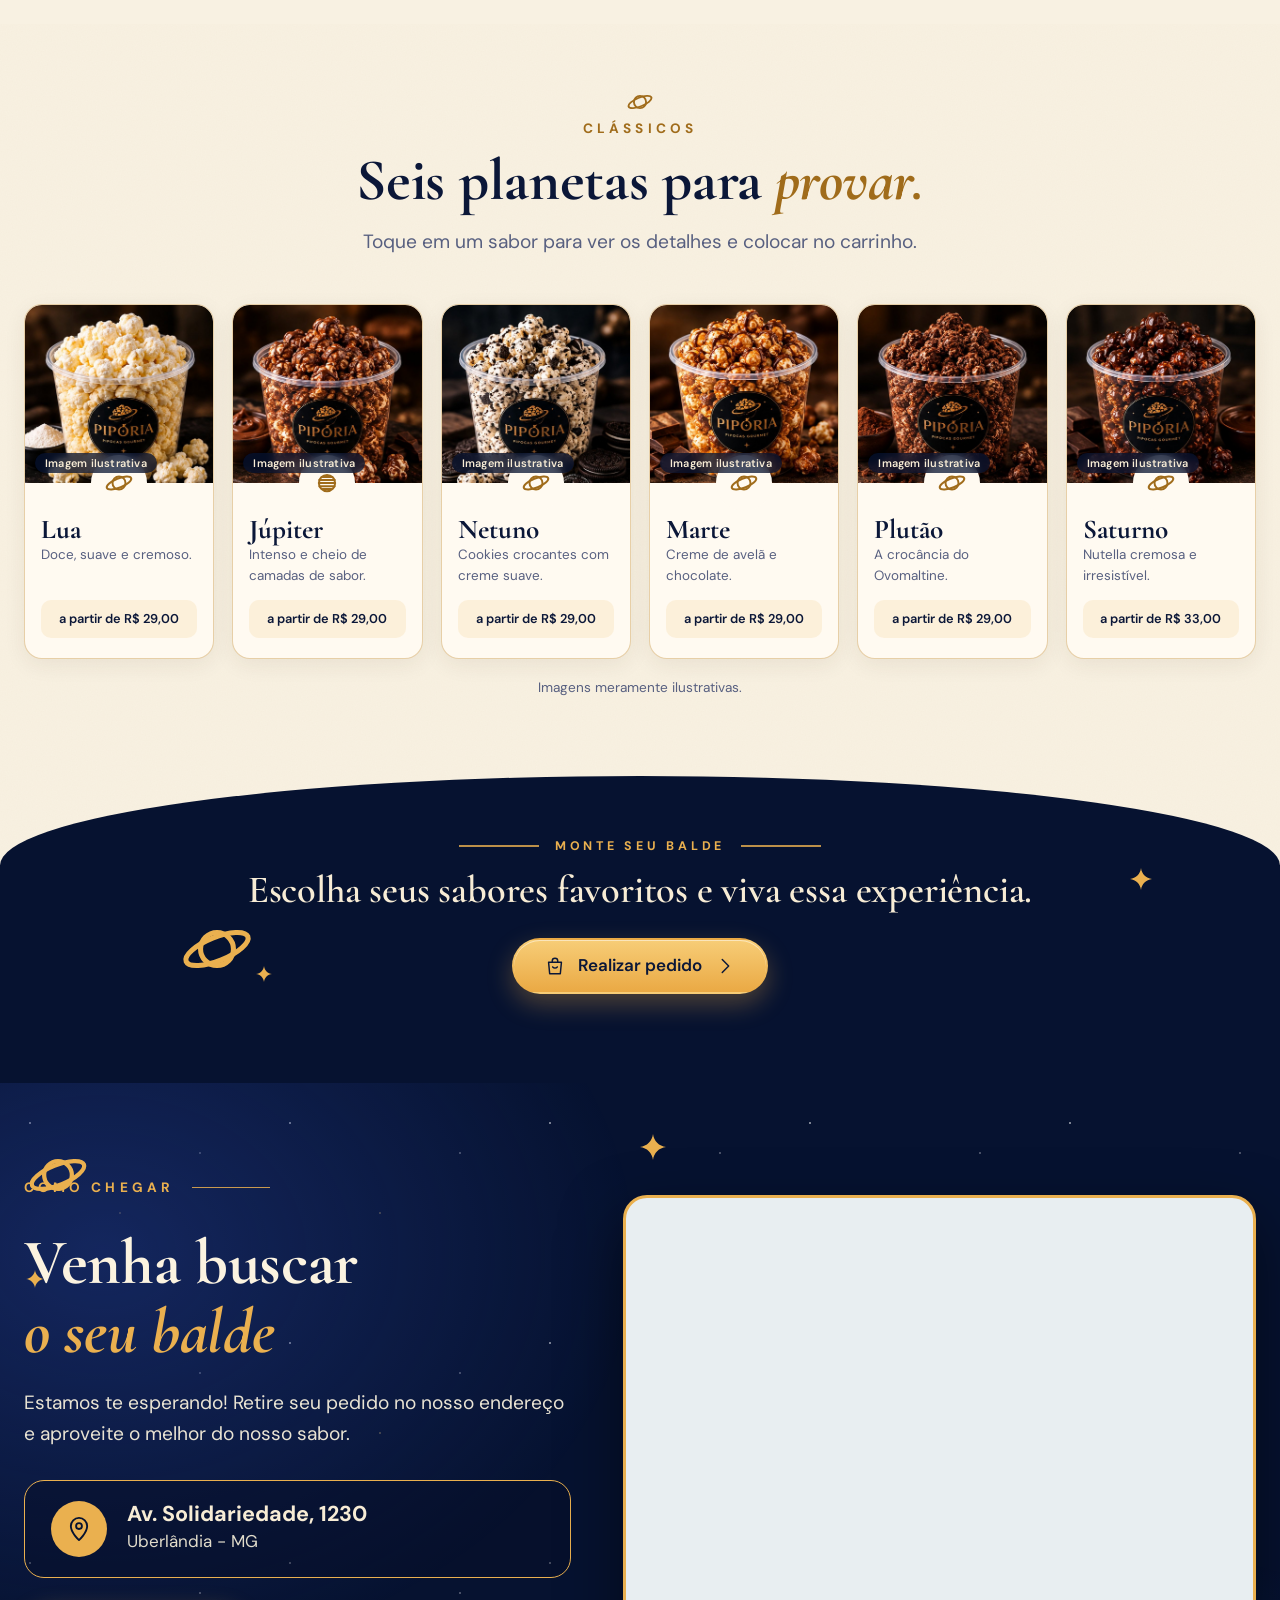
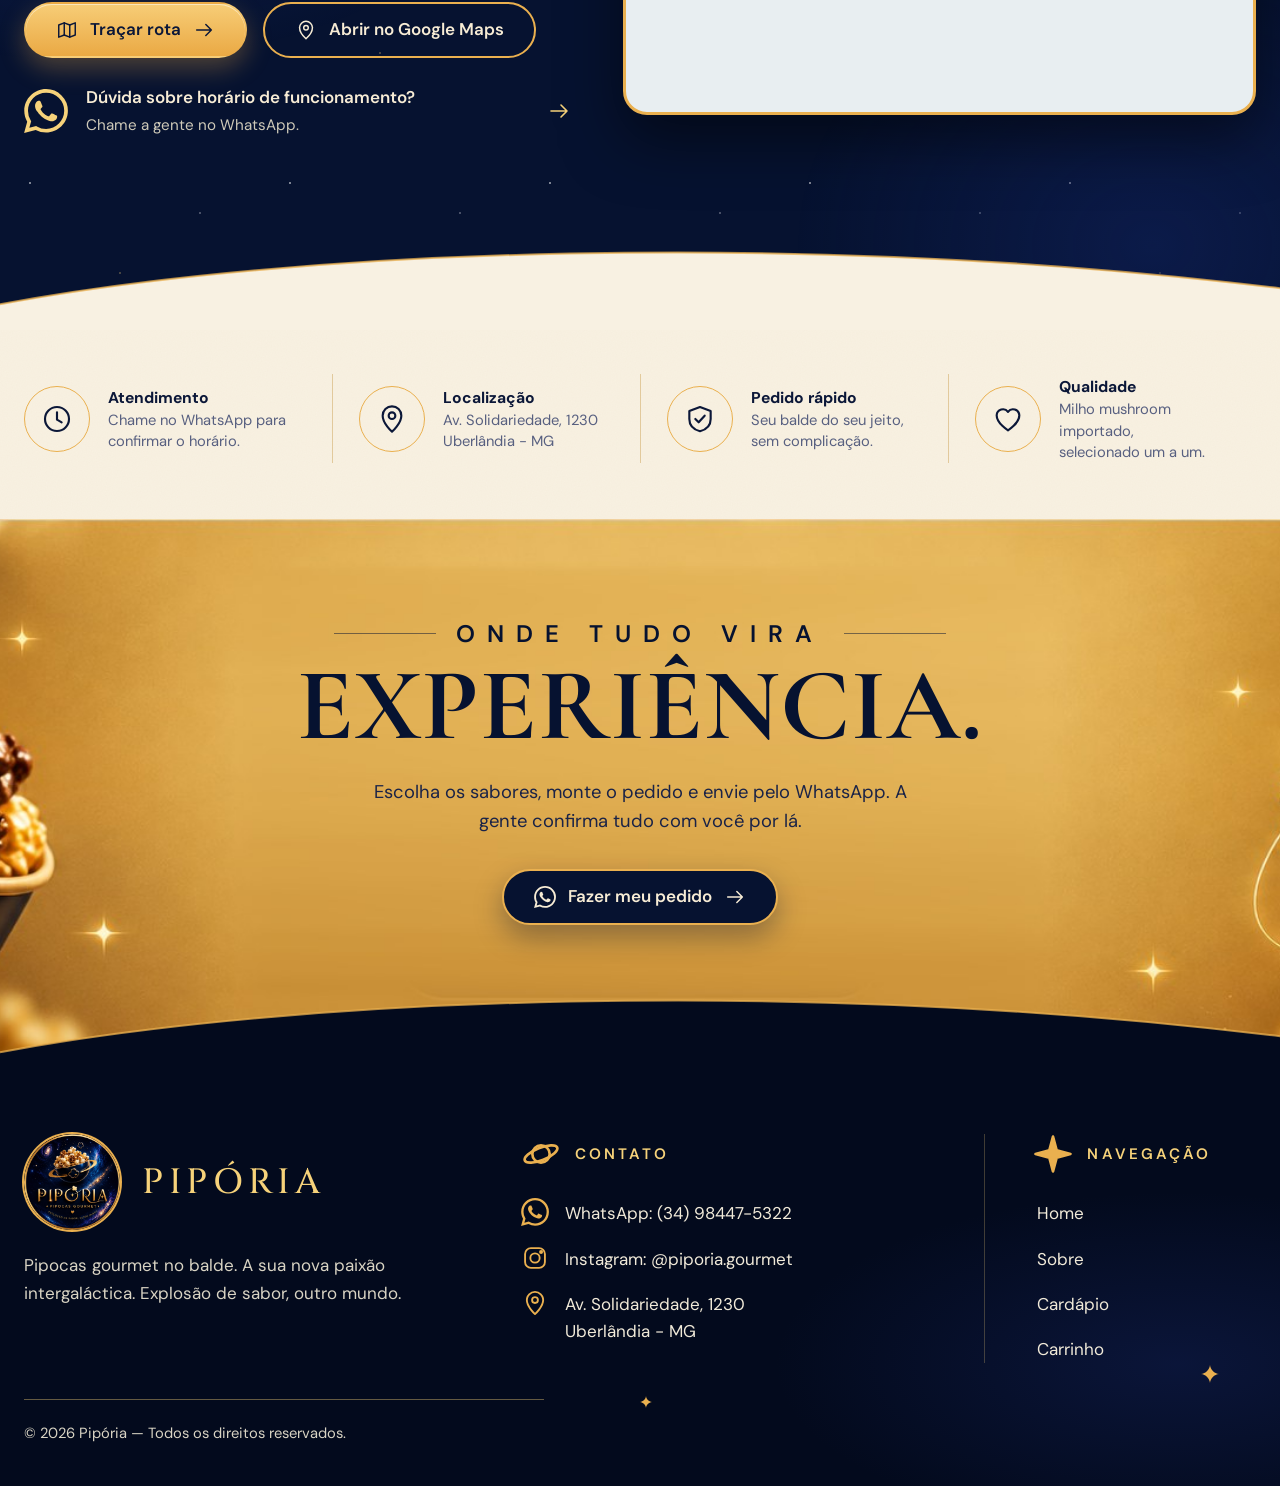
==== commit 642e3ab8: "Teste: hero com mais da parede ao fundo (somente dev) Co-Authored-By: Claude Sonnet 5.5 <noreply@ant" ====
--- a/index.html
+++ b/index.html
@@ -25,7 +25,7 @@
 
   <main>
     <section class="sec-night hero" aria-labelledby="h1">
-      <div class="hero-photo"><img src="img/hero-bucket-v2.jpg" alt="Balde de pipoca Pipória com chocolate, creme e pipoca de cookies, na loja" fetchpriority="high"></div>
+      <div class="hero-photo"><img src="img/hero-bucket-v3.jpg" alt="Balde de pipoca Pipória com chocolate, creme e pipoca de cookies, na loja" fetchpriority="high"></div>
       <i class="spark" style="--s:34px;left:44%;top:9%"></i>
       <i class="spark" style="--s:12px;left:3%;top:52%"></i>
       <i class="spark" style="--s:10px;left:50%;top:70%"></i>
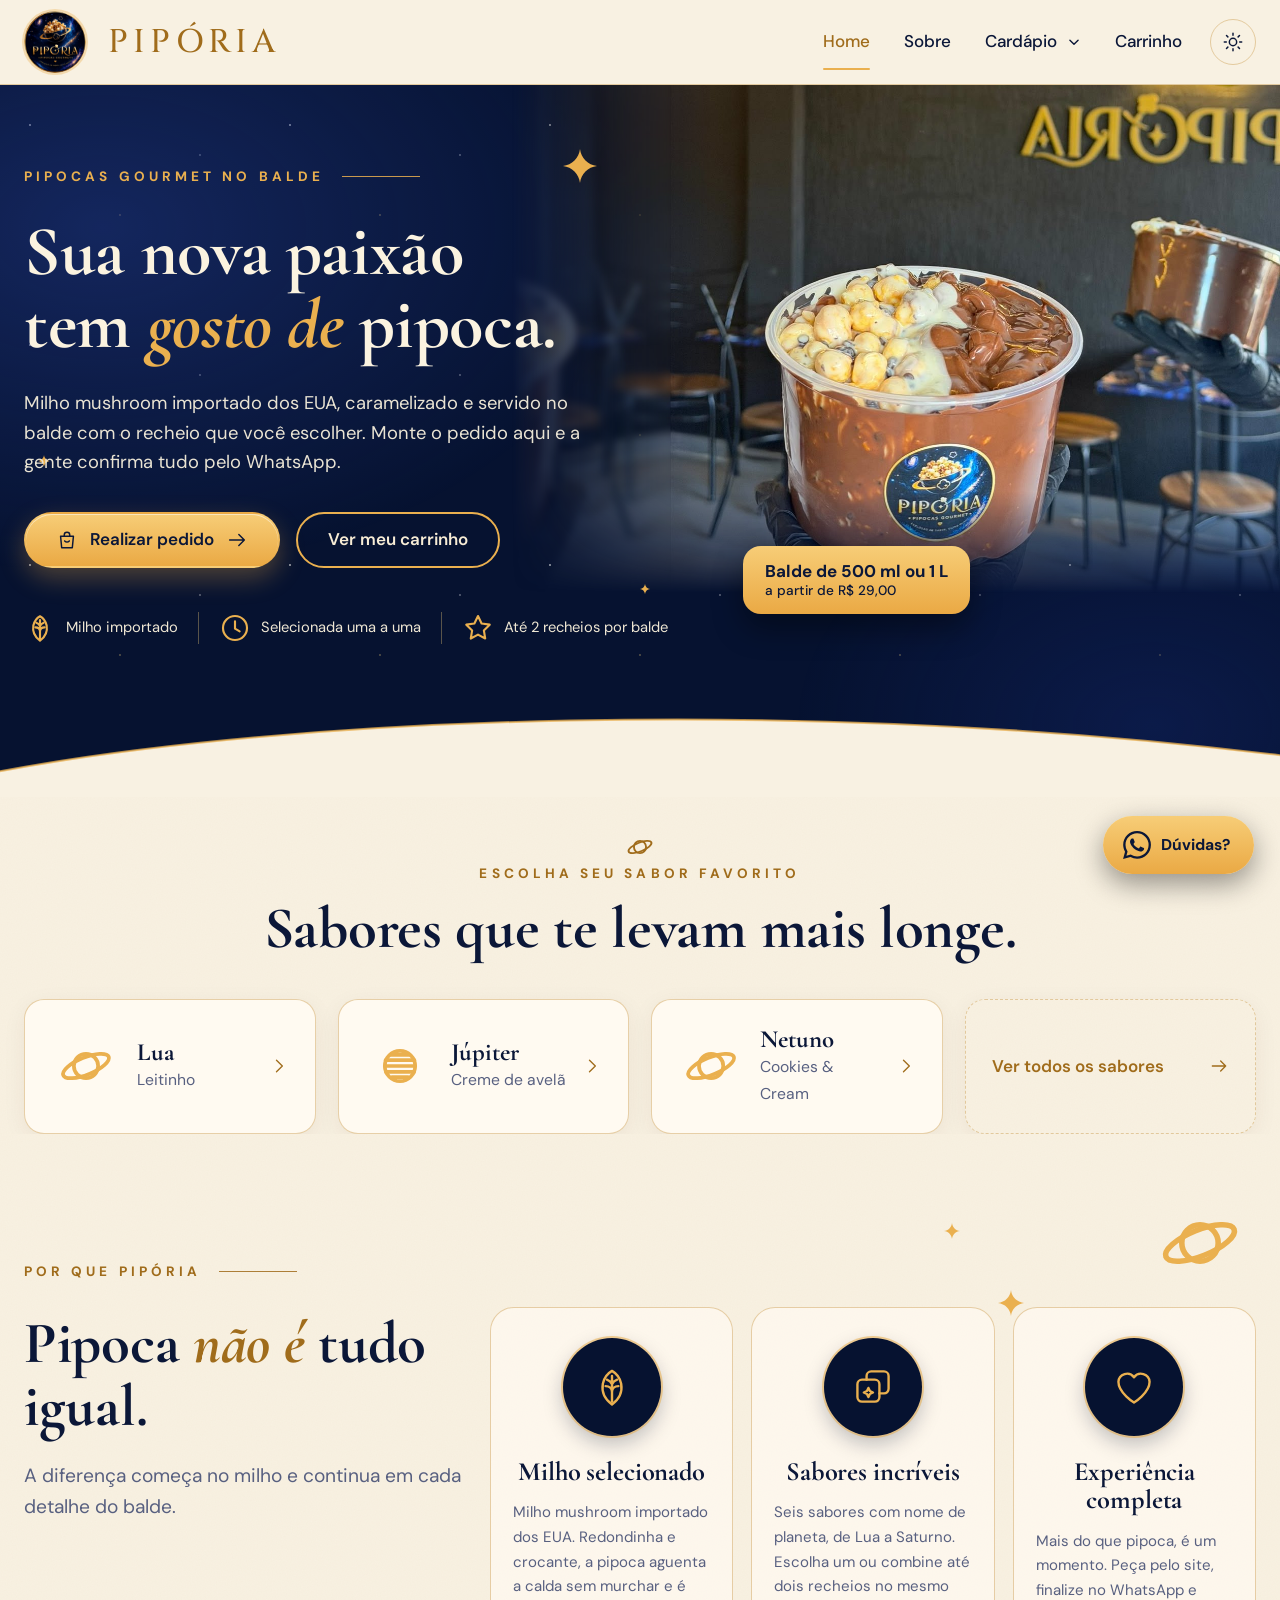
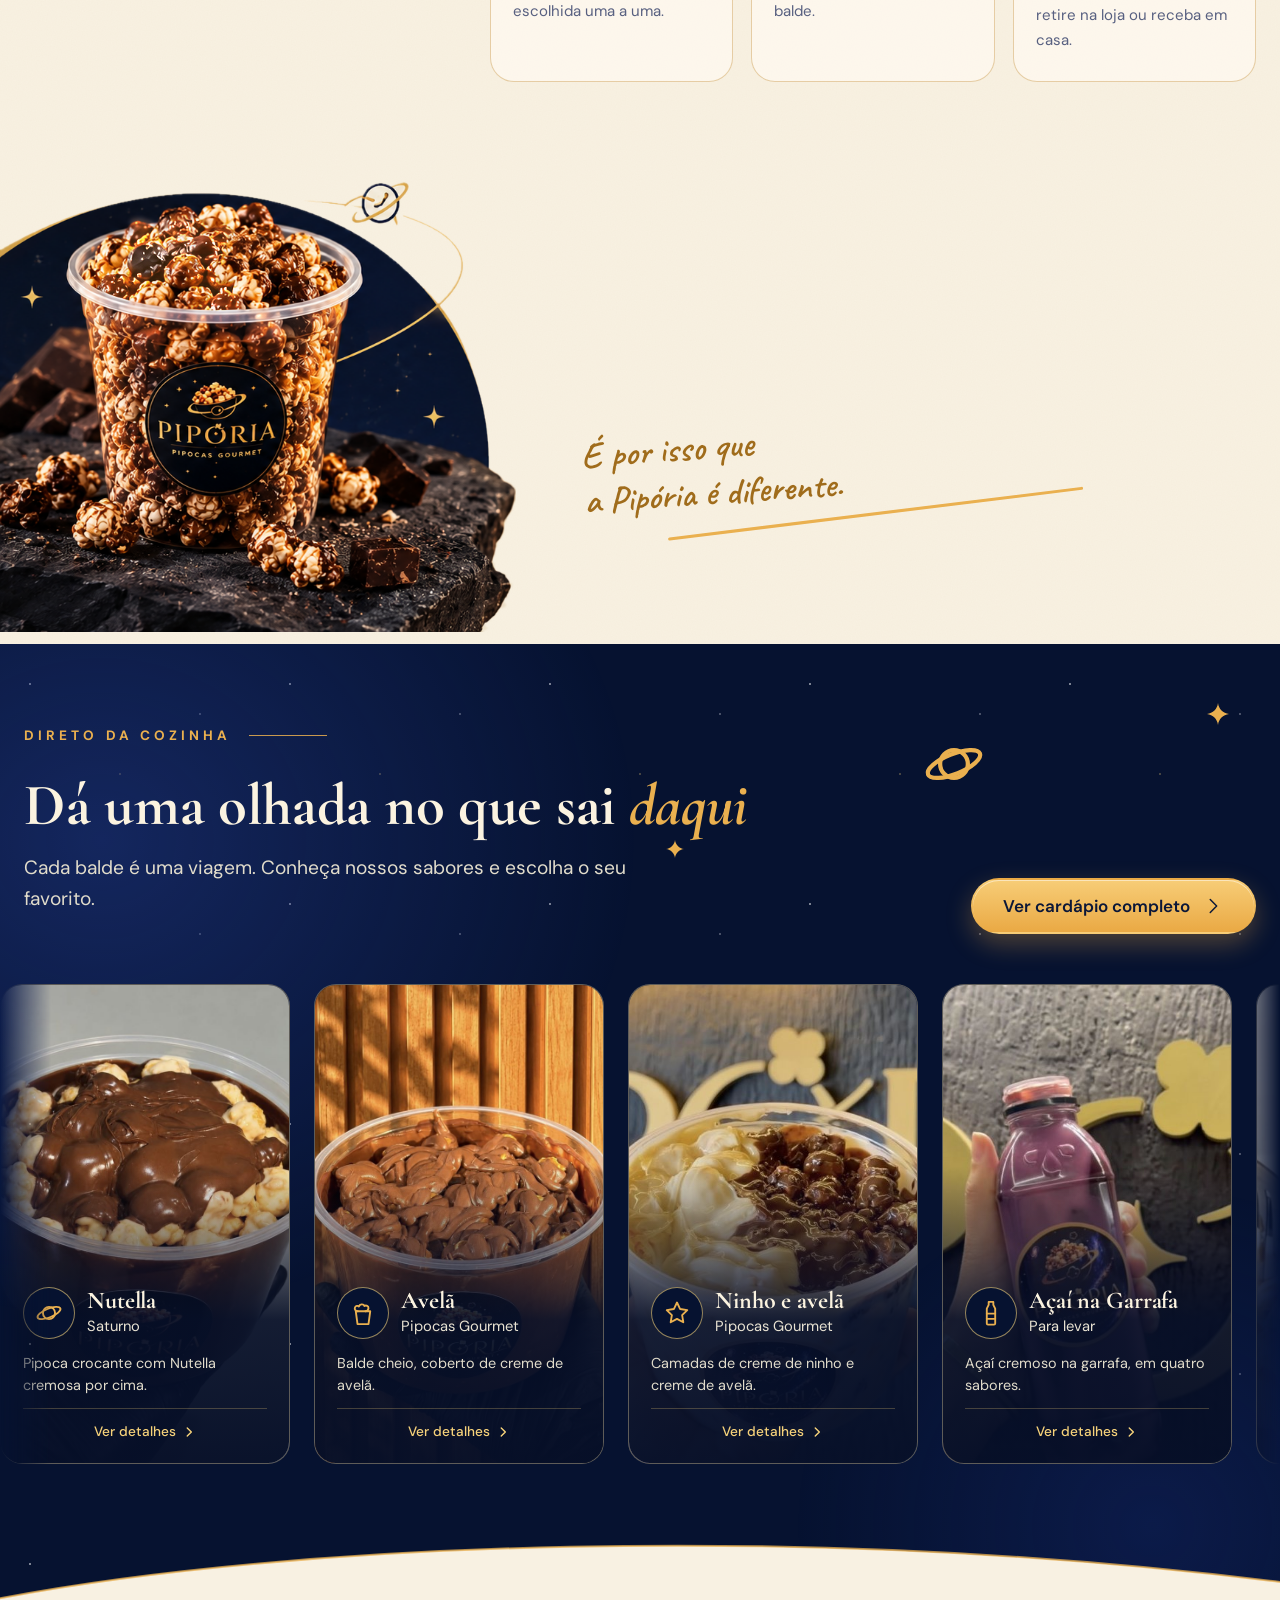
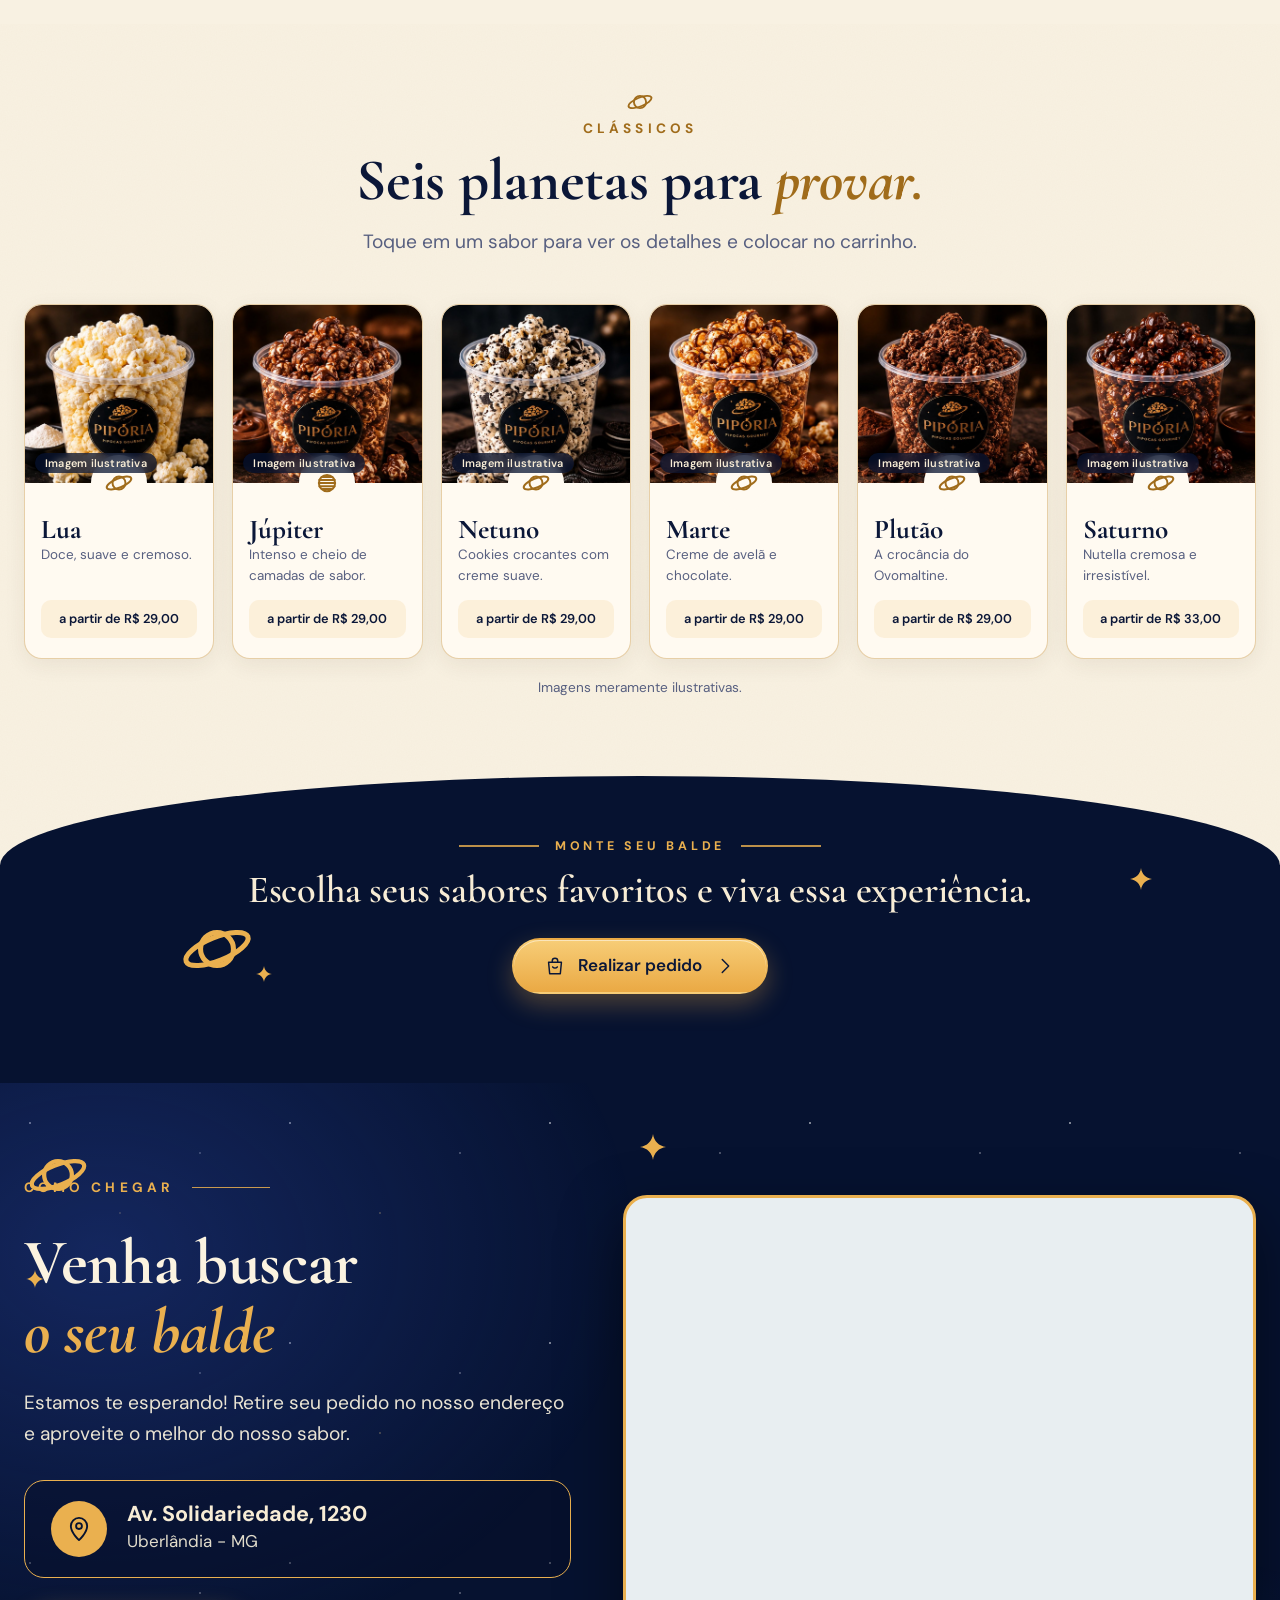
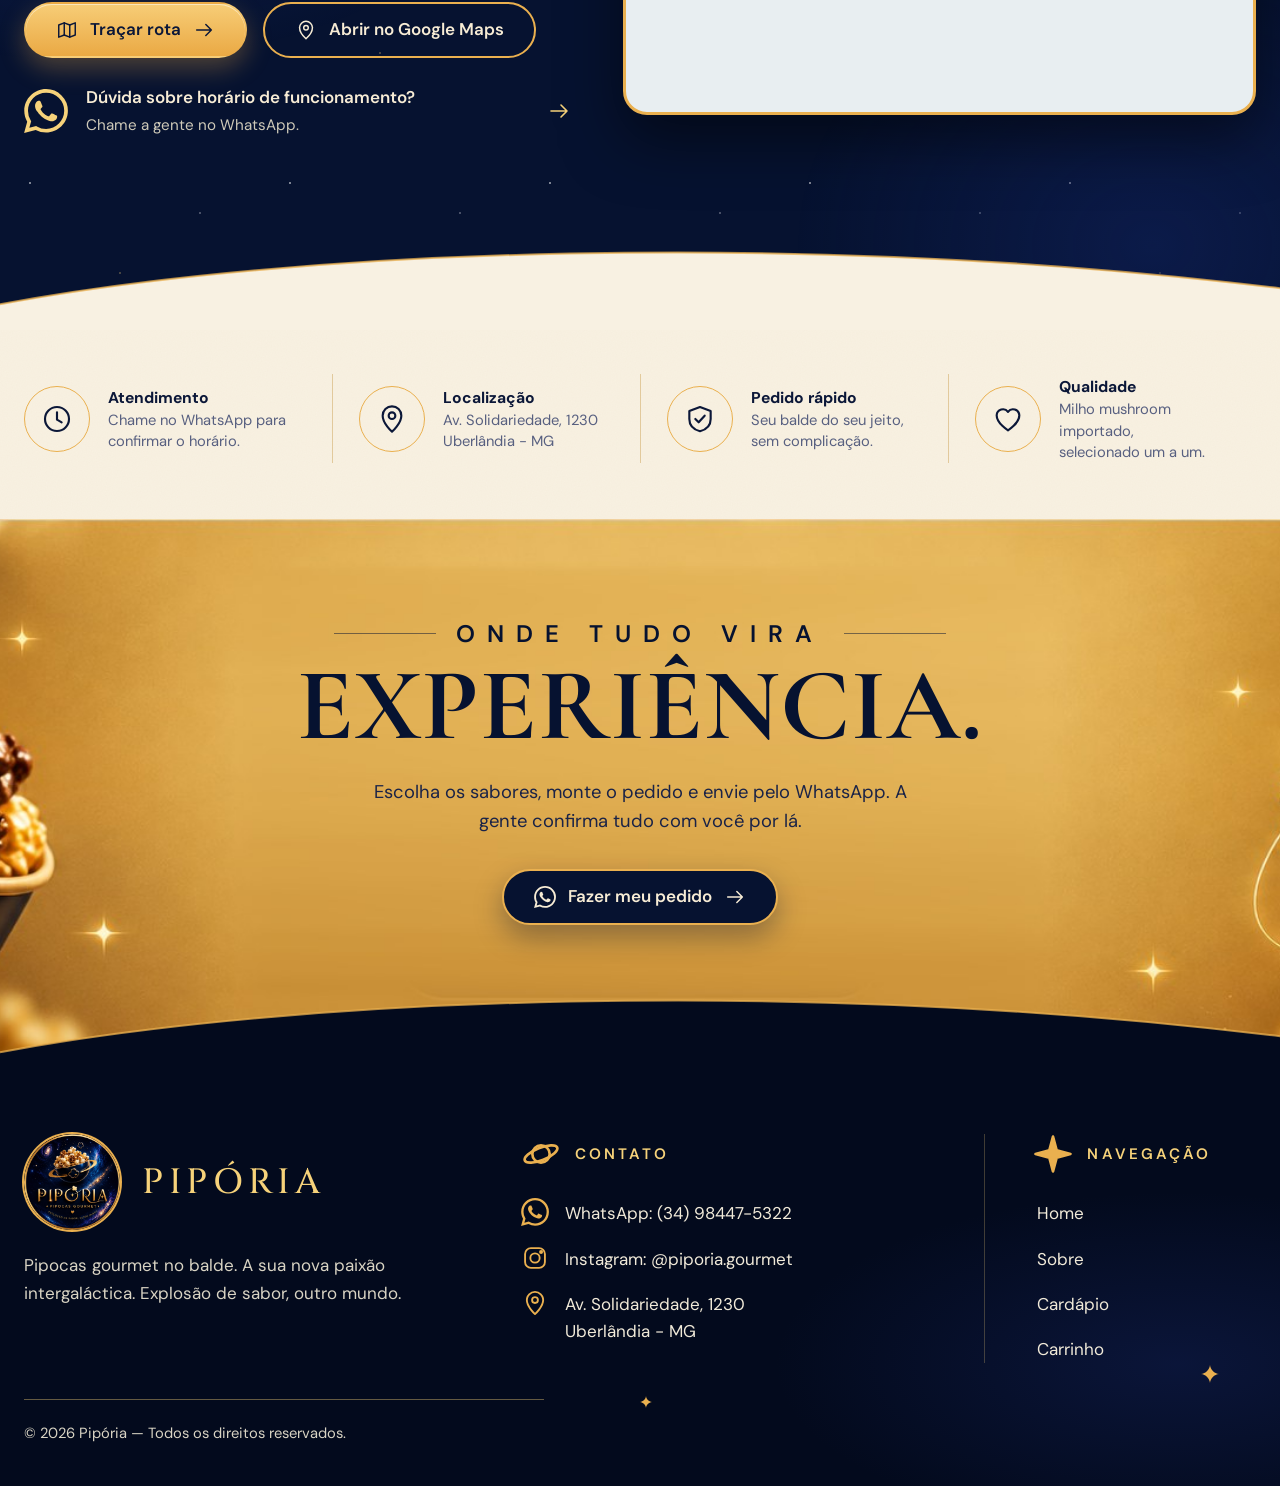
==== commit 471487ae: "Teste: hero mostrando o letreiro PIPÓRIA quase inteiro (somente dev) Co-Authored-By: Claude Sonnet 5" ====
--- a/index.html
+++ b/index.html
@@ -25,7 +25,7 @@
 
   <main>
     <section class="sec-night hero" aria-labelledby="h1">
-      <div class="hero-photo"><img src="img/hero-bucket-v3.jpg" alt="Balde de pipoca Pipória com chocolate, creme e pipoca de cookies, na loja" fetchpriority="high"></div>
+      <div class="hero-photo"><img src="img/hero-bucket-v4.jpg" alt="Balde de pipoca Pipória com chocolate, creme e pipoca de cookies, na loja" fetchpriority="high"></div>
       <i class="spark" style="--s:34px;left:44%;top:9%"></i>
       <i class="spark" style="--s:12px;left:3%;top:52%"></i>
       <i class="spark" style="--s:10px;left:50%;top:70%"></i>
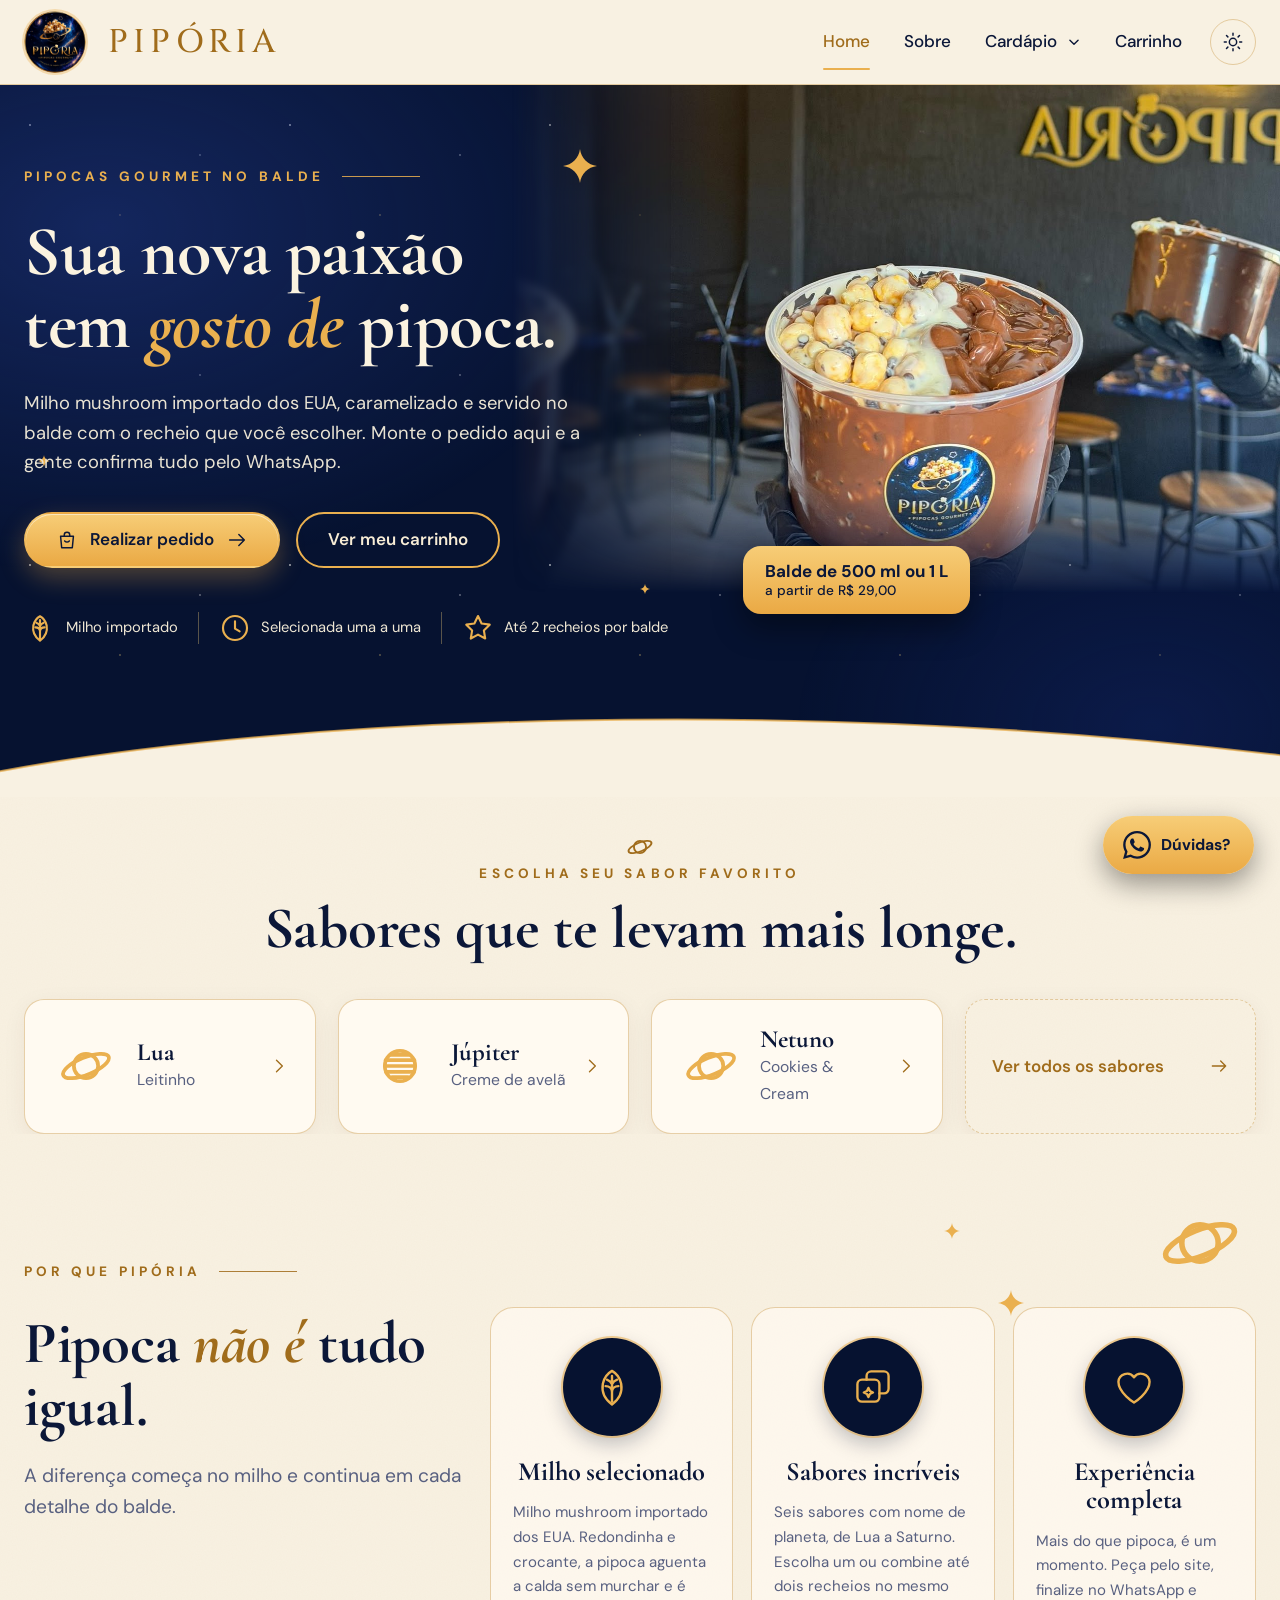
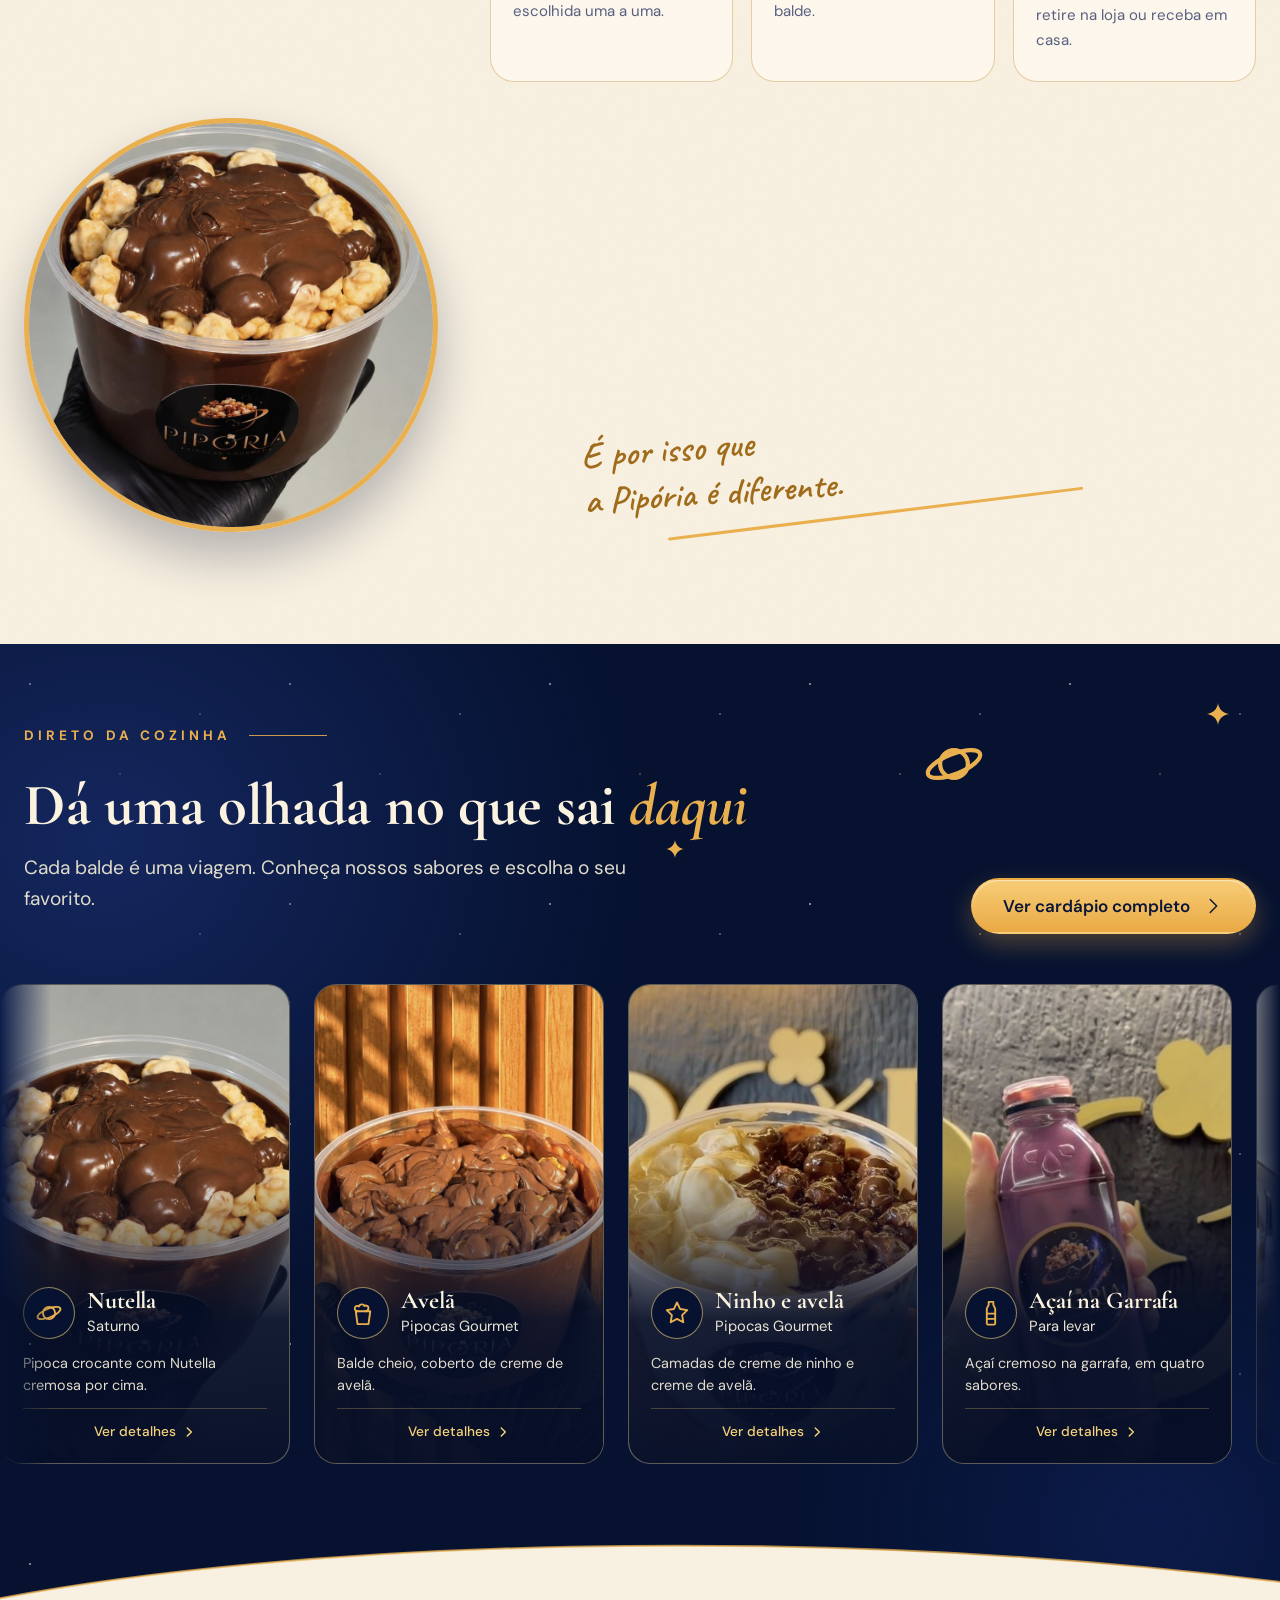
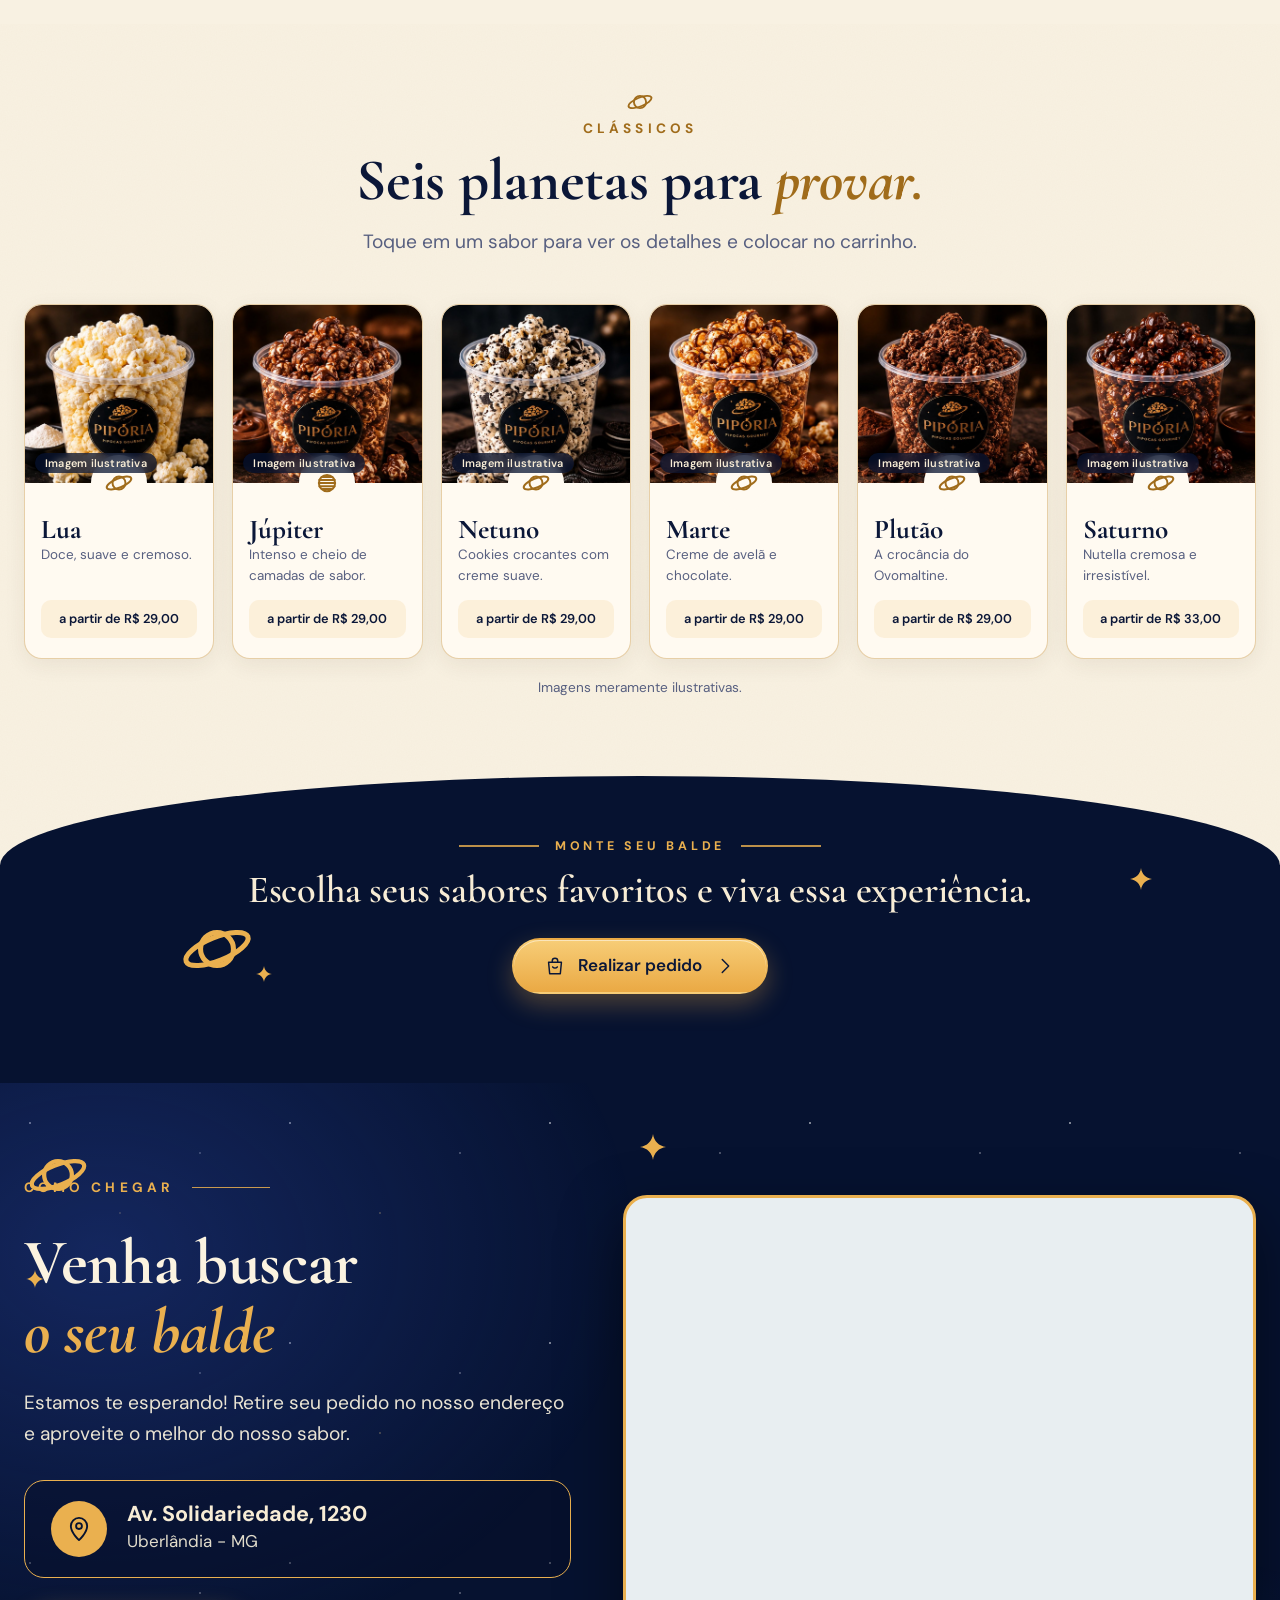
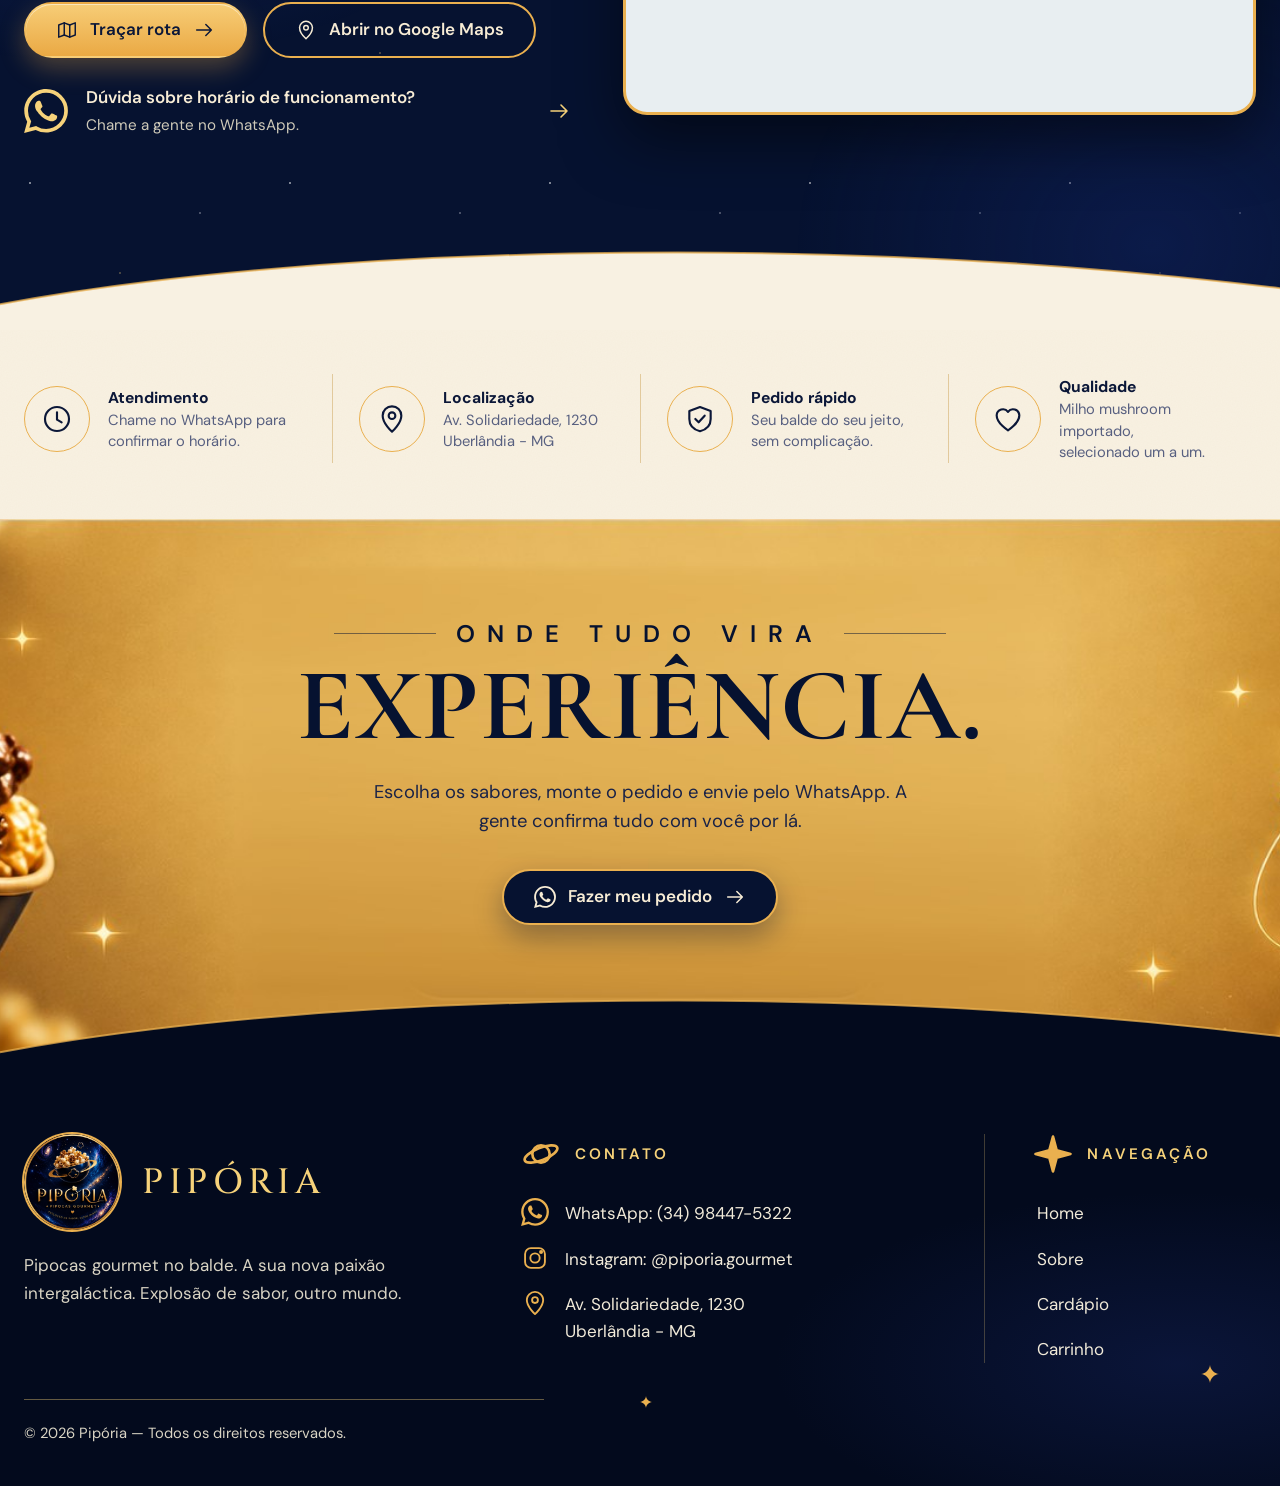
==== commit 28acc5da: "Teste: foto real no bloco 'Pipoca não é tudo igual' (somente dev) Co-Authored-By: Claude Sonnet 5.5 " ====
--- a/index.html
+++ b/index.html
@@ -87,7 +87,7 @@
           </div>
         </div>
         <div class="why-art">
-          <img src="img/why-bucket.png" alt="Balde de pipoca gourmet sobre uma pedra escura, cercado de pedaços de chocolate" loading="lazy">
+          <img class="why-photo" src="img/why-foto.jpg" alt="Balde de pipoca Pipória coberto de Nutella, com a pipoca aparecendo por baixo" loading="lazy">
         </div>
         <p class="script">É por isso que<br>a Pipória é diferente.</p>
       </div>
--- a/css/style.css
+++ b/css/style.css
@@ -642,3 +642,9 @@
 .cep-help { margin: 8px 0 0; font-size: .88rem; color: #cfc6ae; line-height: 1.45; }
 .cep-help a { color: #f6d27a; text-decoration: underline; }
 .order-form .field > label .opt-txt { font-weight: 400; opacity: .75; }
+
+/* Foto real no bloco "Pipoca não é tudo igual" */
+.why-art .why-photo { left: var(--gut); bottom: 10px; transform: none; width: min(500px, calc(100% - var(--gut) - 24px)); max-width: none; aspect-ratio: 1; height: auto; object-fit: cover; border-radius: 50%; border: 5px solid var(--gold); box-shadow: 0 26px 50px rgba(11,23,56,.28); }
+.why-art .orbit { left: 62%; top: 4%; width: 40%; height: 34%; }
+@media (max-width: 1020px) { .why-art .why-photo { left: 50%; transform: translateX(-50%); bottom: 0; width: min(88%, 420px); } }
+@media (max-width: 480px) { .why-art .why-photo { width: min(84%, 340px); } }
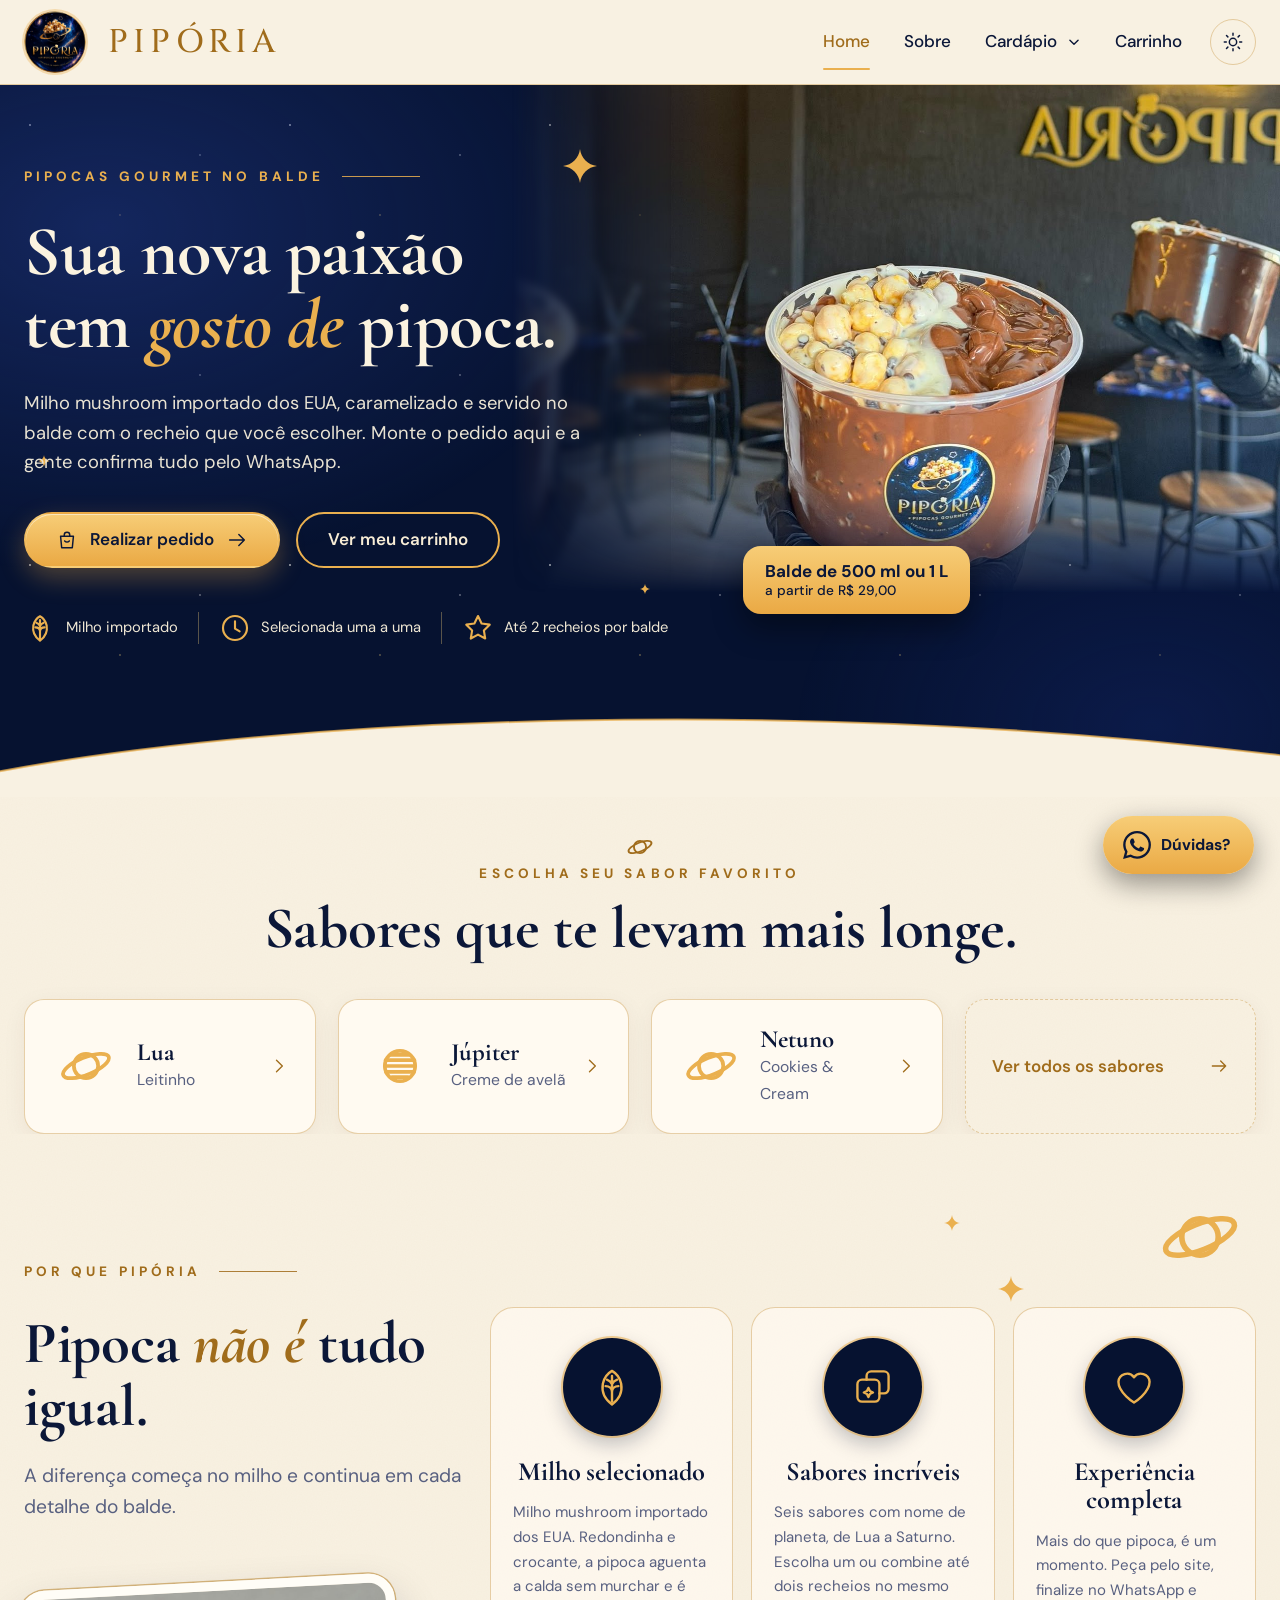
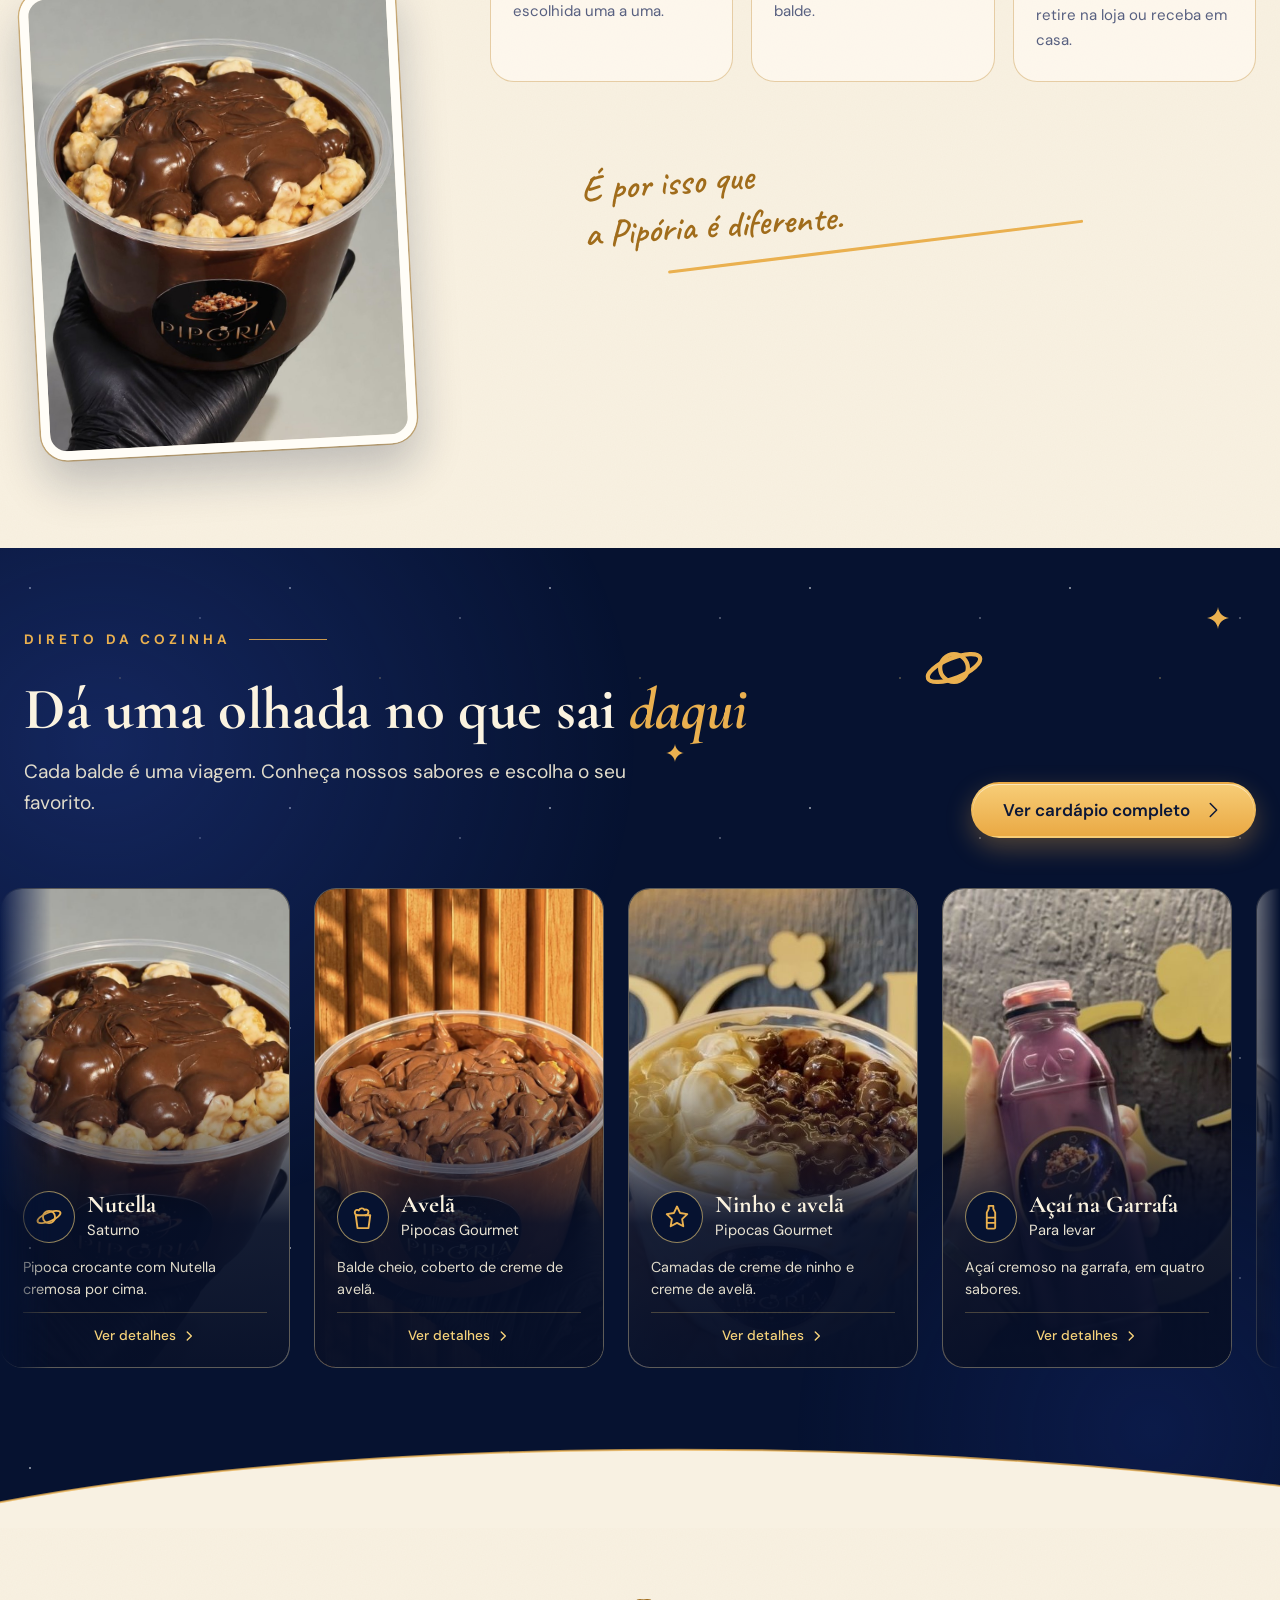
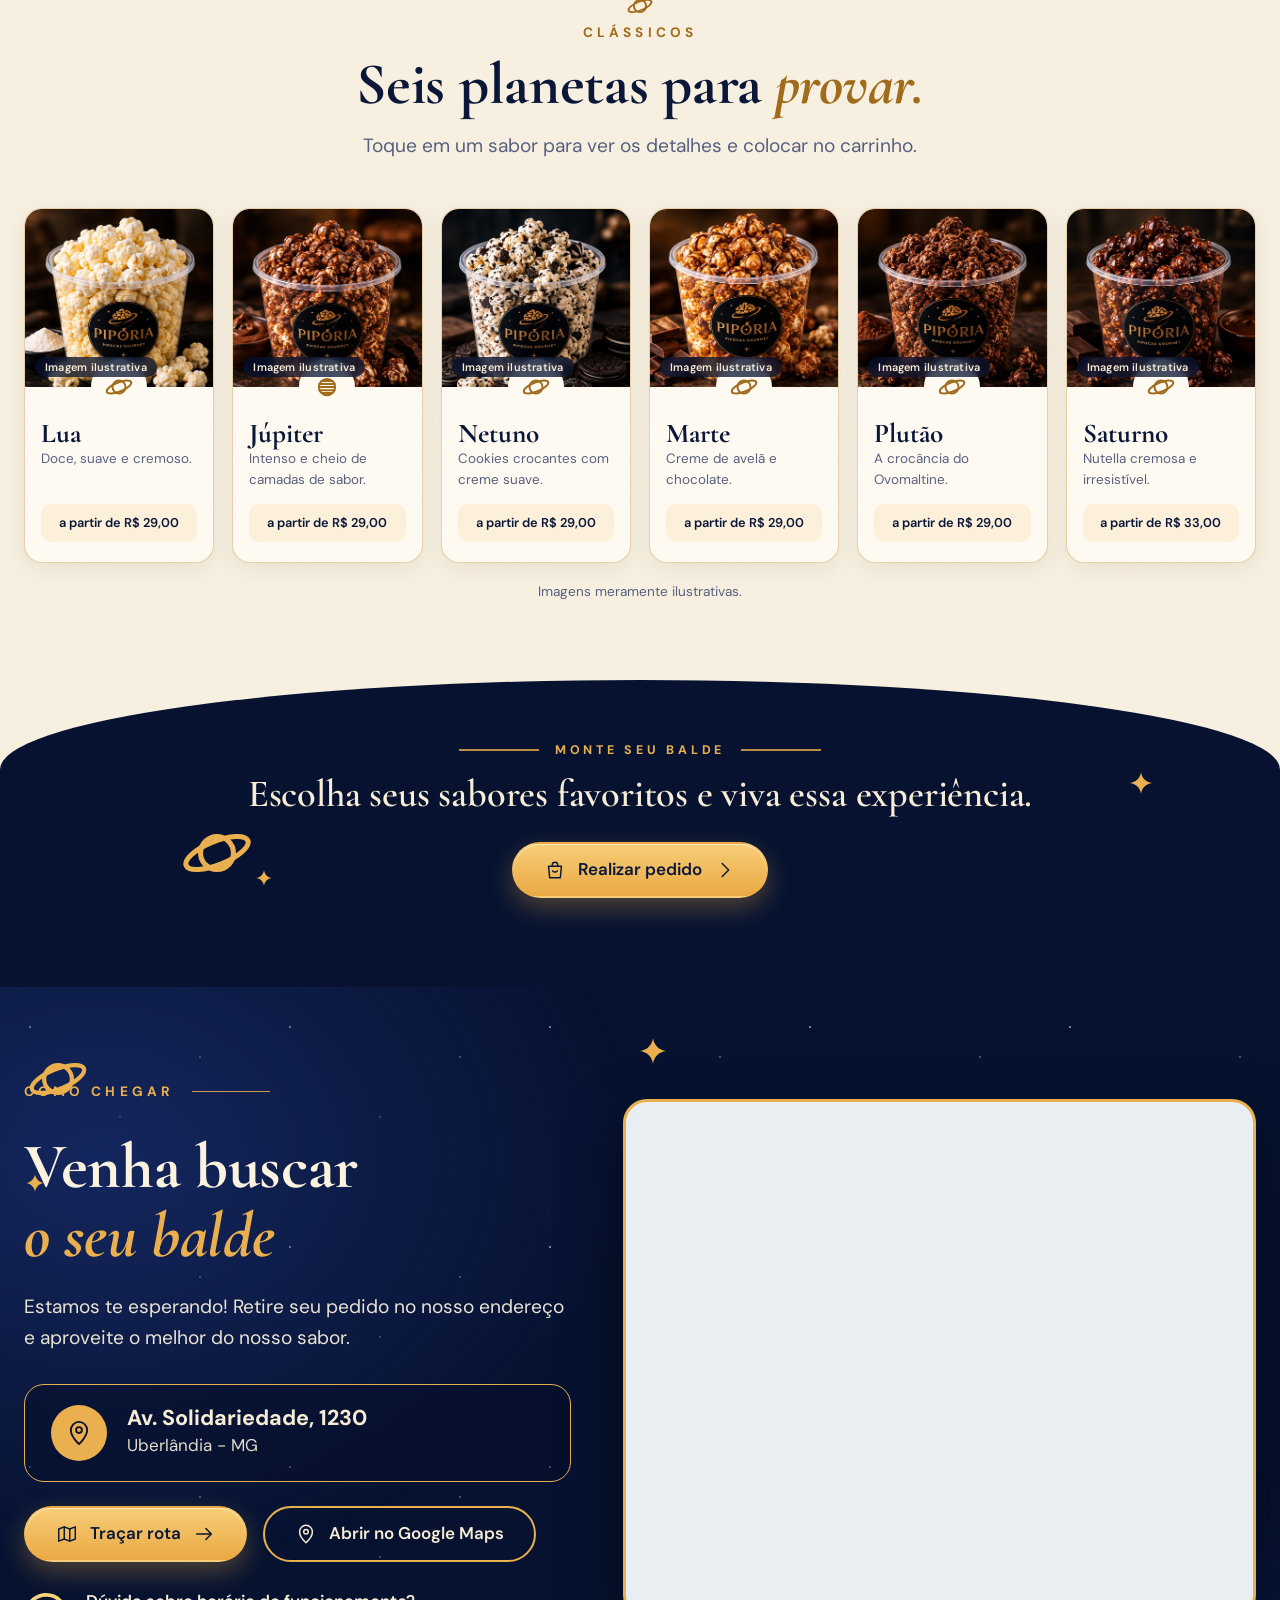
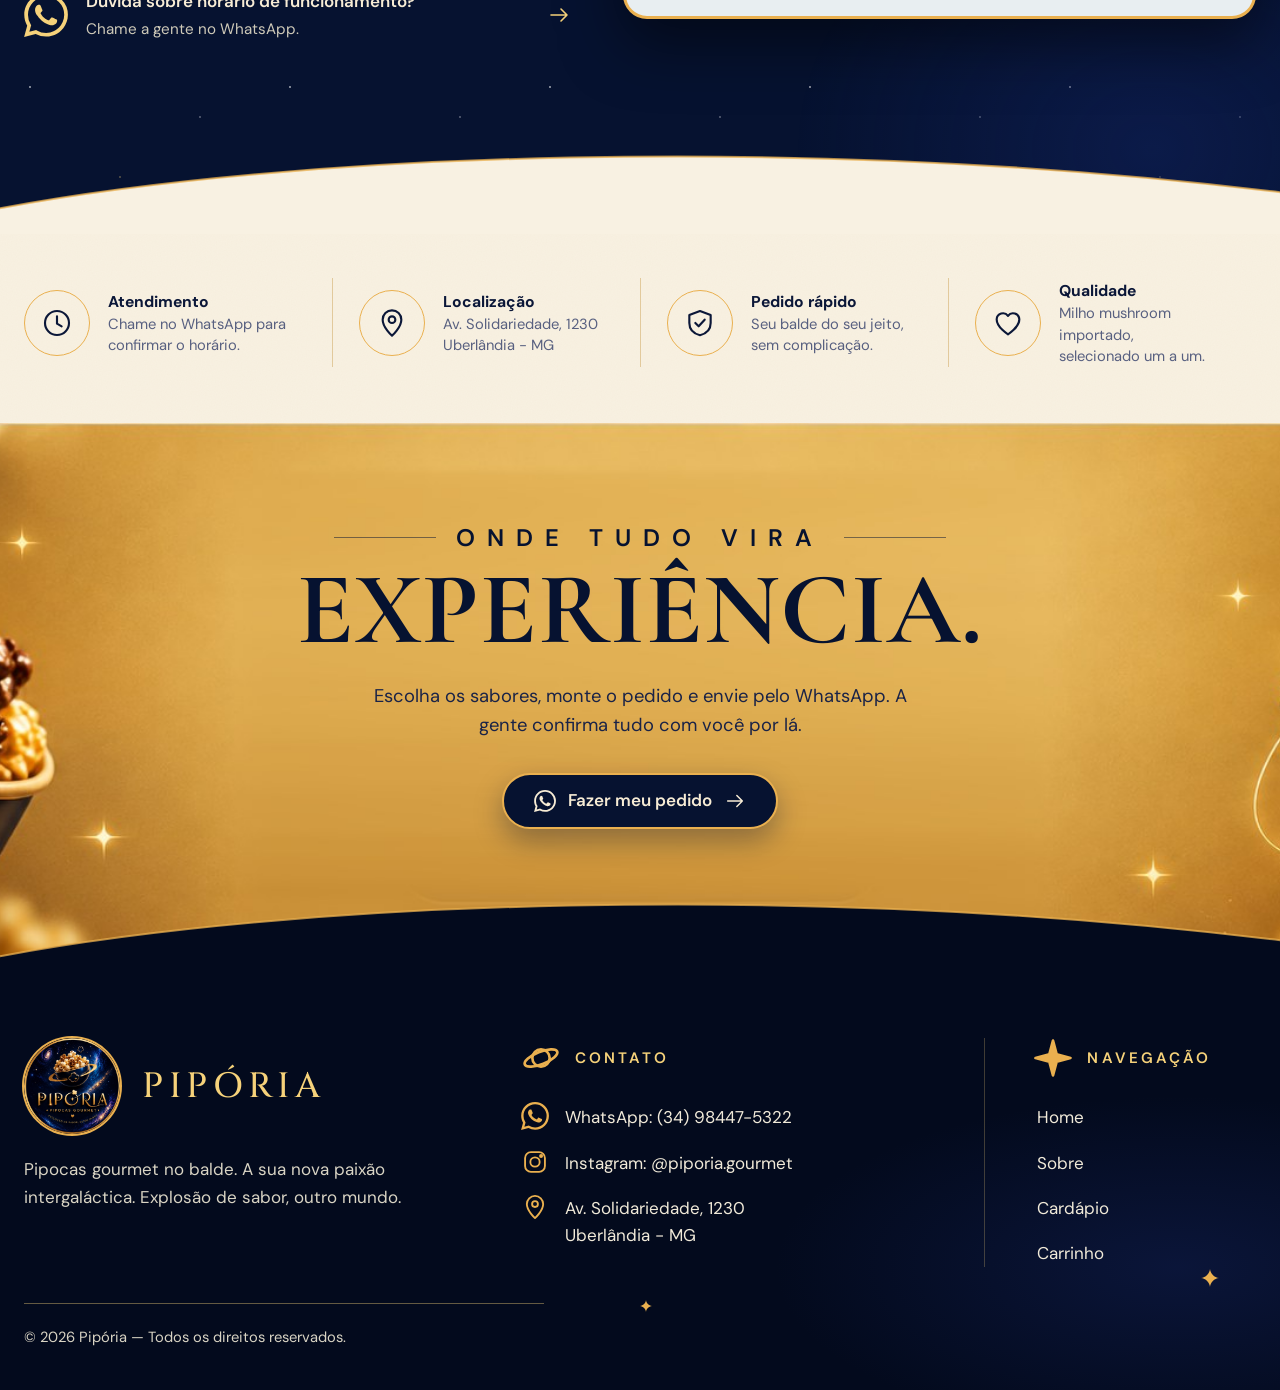
==== commit 016e3e59: "Teste: foto do bloco 'Pipoca não é tudo igual' como foto revelada inclinada (somente dev) Co-Authore" ====
--- a/index.html
+++ b/index.html
@@ -87,7 +87,7 @@
           </div>
         </div>
         <div class="why-art">
-          <img class="why-photo" src="img/why-foto.jpg" alt="Balde de pipoca Pipória coberto de Nutella, com a pipoca aparecendo por baixo" loading="lazy">
+          <img class="why-photo" src="img/why-foto-v2.jpg" alt="Balde de pipoca Pipória coberto de Nutella, com a pipoca aparecendo por baixo" loading="lazy">
         </div>
         <p class="script">É por isso que<br>a Pipória é diferente.</p>
       </div>
--- a/css/style.css
+++ b/css/style.css
@@ -643,8 +643,9 @@
 .cep-help a { color: #f6d27a; text-decoration: underline; }
 .order-form .field > label .opt-txt { font-weight: 400; opacity: .75; }
 
-/* Foto real no bloco "Pipoca não é tudo igual" */
-.why-art .why-photo { left: var(--gut); bottom: 10px; transform: none; width: min(500px, calc(100% - var(--gut) - 24px)); max-width: none; aspect-ratio: 1; height: auto; object-fit: cover; border-radius: 50%; border: 5px solid var(--gold); box-shadow: 0 26px 50px rgba(11,23,56,.28); }
-.why-art .orbit { left: 62%; top: 4%; width: 40%; height: 34%; }
-@media (max-width: 1020px) { .why-art .why-photo { left: 50%; transform: translateX(-50%); bottom: 0; width: min(88%, 420px); } }
-@media (max-width: 480px) { .why-art .why-photo { width: min(84%, 340px); } }
+/* Foto real no bloco "Pipoca não é tudo igual": foto revelada, levemente inclinada */
+.why-art { margin-left: 0; margin-top: 34px; min-height: 0; height: 470px; }
+.why-art .why-photo { position: absolute; left: 6px; top: 6px; bottom: auto; transform: rotate(-3deg); width: min(376px, 100%); max-width: none; aspect-ratio: 4 / 5; height: auto; object-fit: cover; border-radius: 26px; border: 9px solid #fffdf7; box-shadow: 0 24px 46px rgba(11,23,56,.24), 0 0 0 1.5px rgba(190,136,42,.55); }
+.why-art .orbit { left: 66%; top: -4%; width: 34%; height: 40%; }
+.script { align-self: center; margin-bottom: 0; }
+@media (max-width: 1020px) { .why-art { height: auto; margin-top: 18px; } .why-art .why-photo { position: relative; left: auto; top: auto; display: block; margin: 0 auto; width: min(86%, 360px); transform: rotate(-2deg); } }
